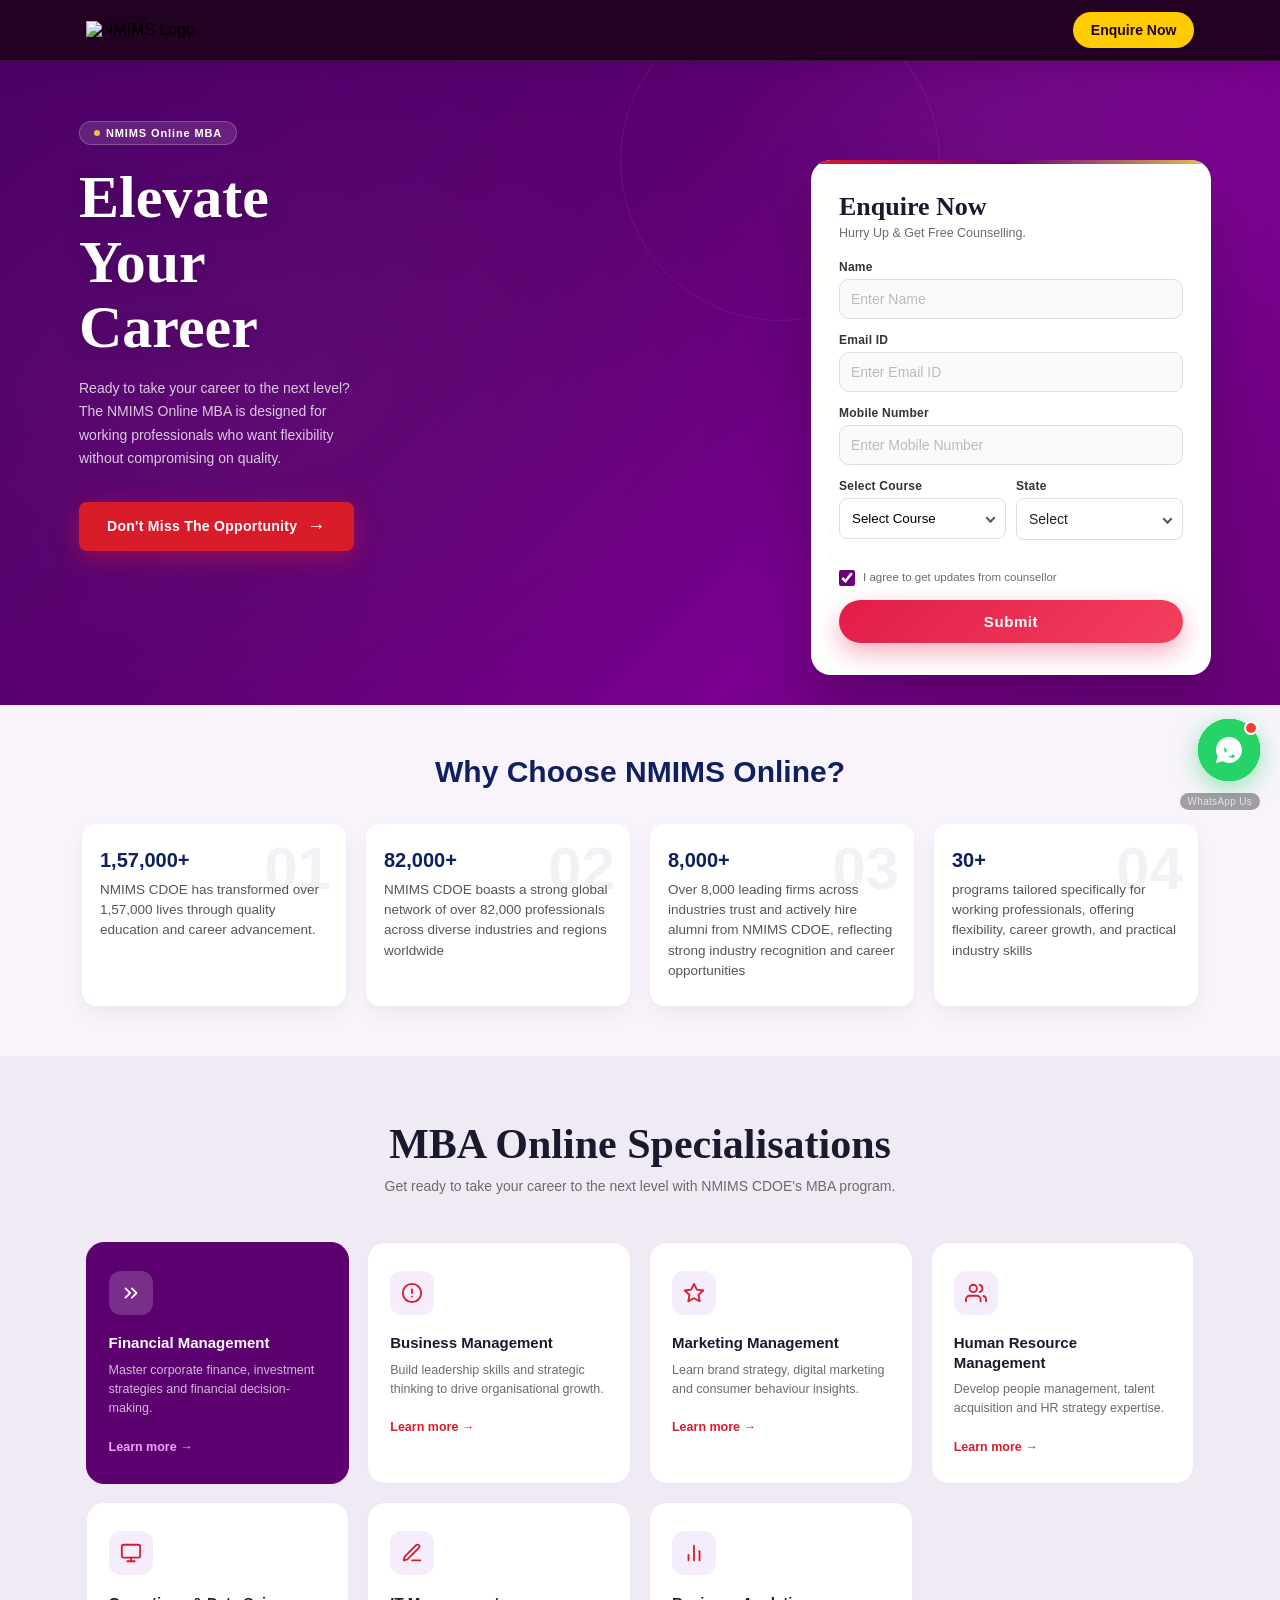
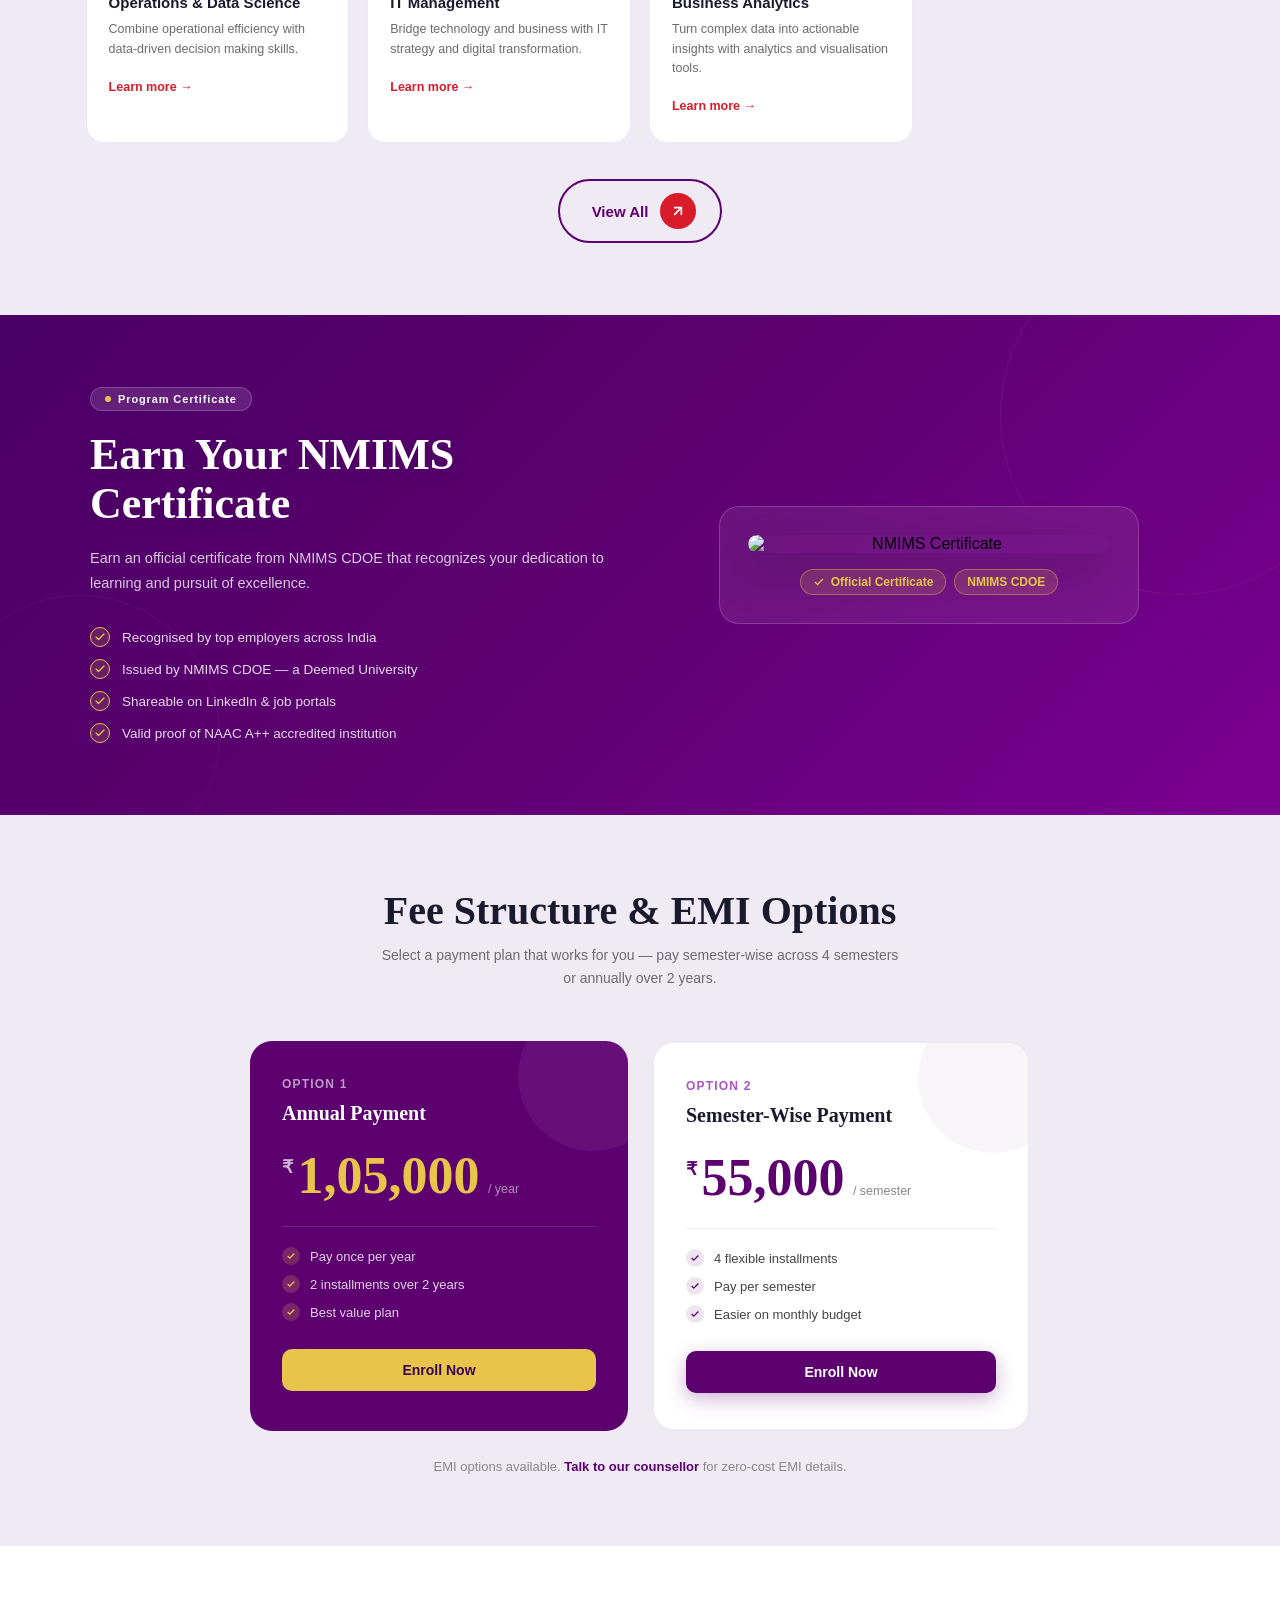
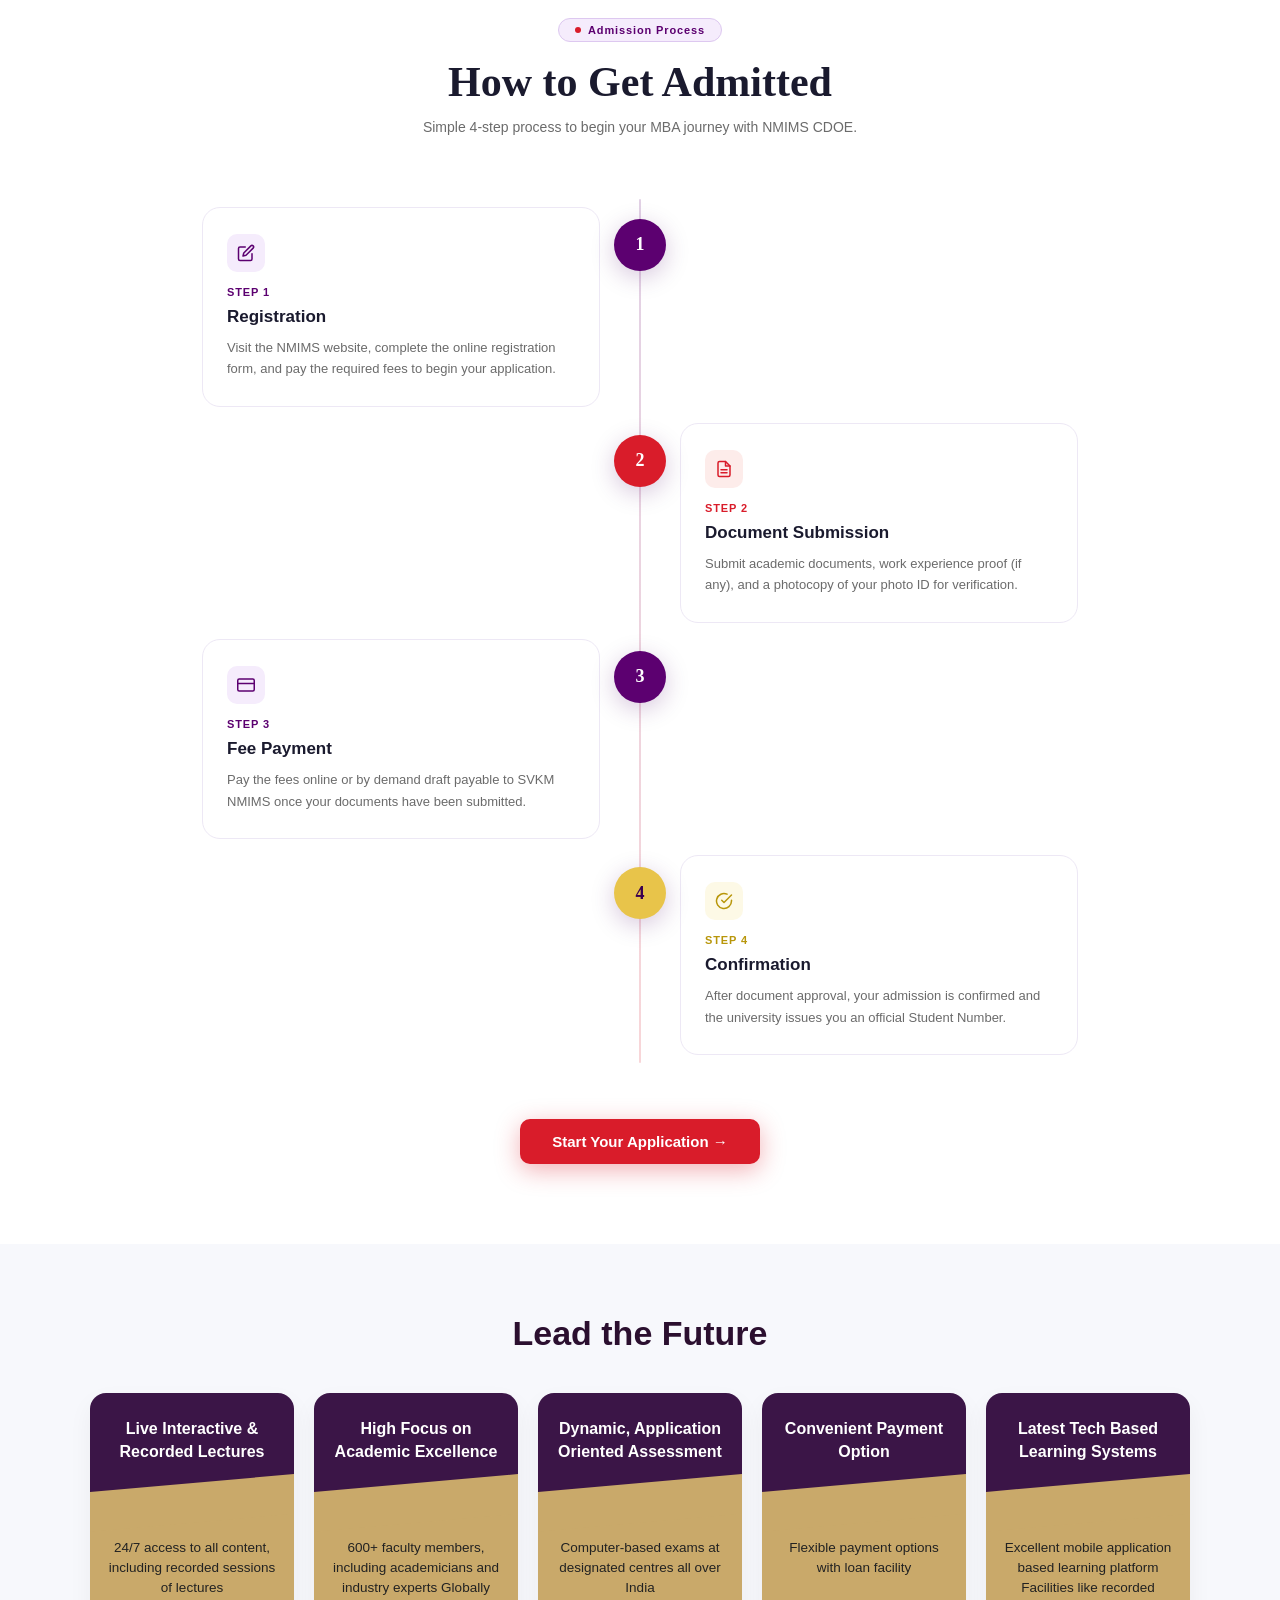
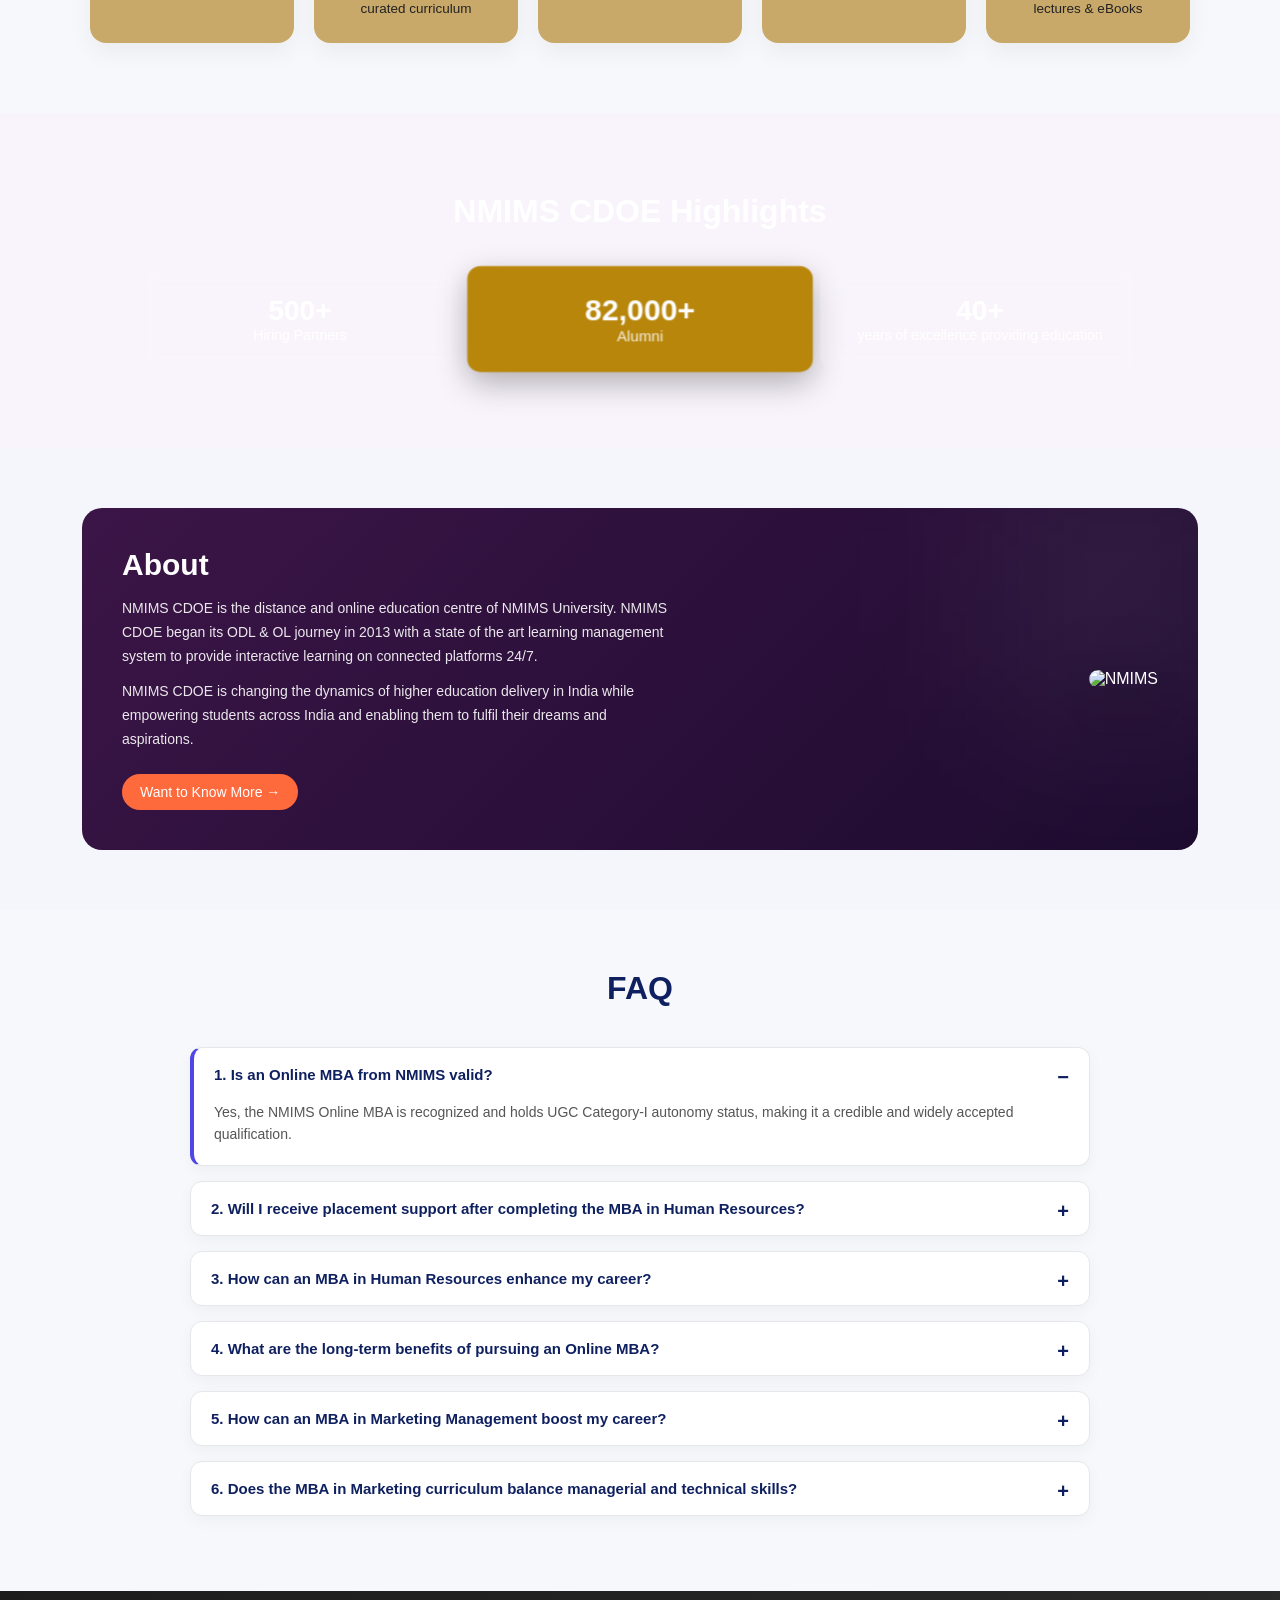
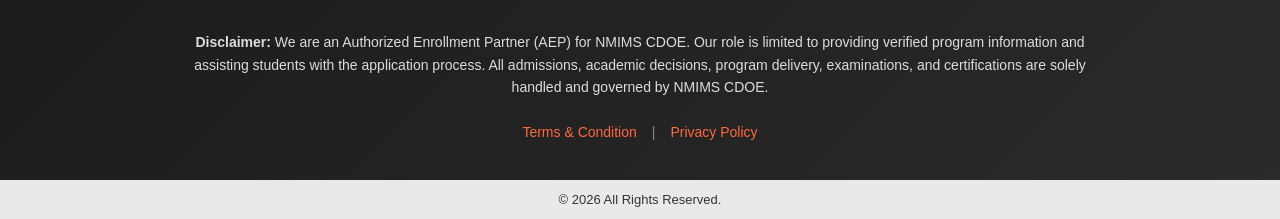
==== index.html @ 5294dd09 "Add files via upload" ====
<!DOCTYPE html>
<html lang="en">
<head>
    <meta charset="UTF-8">
    <meta name="viewport" content="width=device-width, initial-scale=1.0">
    <title>NMIMS Online MBA</title>
    <link rel="shortcut icon" href="images/fav-icon.png" type="image/x-icon">
    <link rel="stylesheet" href="style.css">
    <!-- Google Tag Manager -->
<script>(function(w,d,s,l,i){w[l]=w[l]||[];w[l].push({'gtm.start':
new Date().getTime(),event:'gtm.js'});var f=d.getElementsByTagName(s)[0],
j=d.createElement(s),dl=l!='dataLayer'?'&l='+l:'';j.async=true;j.src=
'https://www.googletagmanager.com/gtm.js?id='+i+dl;f.parentNode.insertBefore(j,f);
})(window,document,'script','dataLayer','GTM-MFG3BLF3');</script>
<!-- End Google Tag Manager -->
  <!--chatbot-->
  <style>
   
     @media (max-width: 768px) {
	

 .onlymobilepopupwq{
       display:block !Important;
   }
	}
   
   
   
   
   
   
   .onlymobilepopupwq{
       display:none;
   }
   
.send-box button{
    align-items: center;
    /*display: flex ;*/
    margin-left: auto;
    margin-right: auto;
    padding: 5px;
    /*background: none;*/
    text-decoration: none;
    border: none;
    color: white;
    font-weight: bold;
    font-size: 15px;
    cursor:pointer;
    
    background: #063C84;
    border-radius: 16px;
    width: 89%;
 
}

.send-box {
    
    padding: 5px;
    /*background: #D4202D;*/
    border-radius: 16px;
    width: 89%;
    margin: auto;
}

.chat-icon img{
    width:42px;
}

.chat-icon {
      position: fixed;
      bottom: 20px;
      right: 20px;
      width: 60px;
      height: 60px;
     background: linear-gradient(135deg, var(--purple-dark) 0%, var(--purple-hero) 40%, #7a0090 70%, var(--purple-mid) 100%);
      border-radius: 50%;
      display: flex;
      justify-content: center;
      align-items: center;
      color: white;
      font-size: 24px;
      cursor: pointer;
      box-shadow: 0 4px 8px rgba(0, 0, 0, 0.2);
      transition: transform 0.2s ease, box-shadow 0.2s ease;
      z-index: 1000;
    }

    .chat-icon:hover {
      transform: scale(1.1);
      box-shadow: 0 6px 12px rgba(0, 0, 0, 0.3);
    }

    .chat-popup {
      position: fixed;
      bottom: 80px;
      right: 20px;
      width: 329px;
      height: 468px;
      display: none;
      background-color: white;
      border-radius: 16px;
      box-shadow: 0 8px 16px rgba(0, 0, 0, 0.2);
      overflow: hidden;
      z-index: 1000;
    }

    .chat-header {
      background: linear-gradient(135deg, #3b1547, #1d0b2f);
      color: white;
      padding: 15px;
      text-align: center;
      font-size: 20px;
      font-weight: 700;
      position: relative;
    }

    .chat-header .close-btn {
      position: absolute;
      right: 15px;
      top: 15px;
      cursor: pointer;
      font-size: 20px;
      transition: color 0.2s ease;
    }

    .chat-header .close-btn:hover {
      color: red;
    }

    .chat-header .chat-icon-top {
      position: absolute;
      left: 15px;
      top: 10px;
      width: 40px;
      /*height: 35px;*/
      border-radius:12px;
    }

    .chat-body {
      height: 330px;
      overflow-y: auto;
      padding: 15px;
      display: flex;
      flex-direction: column;
      gap: 15px;
      background-color: #f9f9f9;
      border-top: 2px solid #f0f0f0;
    }

    .chat-message {
      padding: 12px 15px;
      border-radius: 20px;
      max-width: 90%;
      font-size: 14px;
      font-weight: 500;
      line-height: 1.4;
      word-wrap: break-word;
    }

    .bot-message {
     background: linear-gradient(135deg, #3b1547, #1d0b2f);
      align-self: flex-start;
      color: white;
    }

    .user-message {
      background-color: #9A231B;
      color: white;
      align-self: flex-end;
    }

    .chat-footer {
      padding: 15px;
      display: flex;
      gap: 10px;
      background-color: white;
      border-top: 2px solid #063C84;
    }

    .chat-footer input {
      flex: 1;
      padding: 10px;
      border: 1px solid #ccc;
      border-radius: 14px;
      font-size: 14px;
      outline: none;
      transition: border-color 0.2s ease;
    }

    .chat-footer input:focus {
      border-color: #063C84;
    }

    .chat-footer button {
      padding: 10px 16px;
      background-color: #063C84;
      color: white;
      border: none;
      border-radius: 6px;
      font-size: 14px;
      font-weight: 500;
      cursor: pointer;
      transition: background-color 0.2s ease, transform 0.2s ease;
    }

    /*.chat-footer button:hover {*/
    /*  background-color: #a51824;*/
    /*  transform: scale(1.05);*/
    /*}*/

    .success-message {
      text-align: center;
      font-size: 16px;
      color: #28a745;
      margin-top: 15px;
      font-weight: 700;
    }

    ::-webkit-scrollbar {
      width: 6px;
    }

    /*::-webkit-scrollbar-thumb {*/
    /*  background: #D4202D;*/
    /*  border-radius: 4px;*/
    /*}*/

    ::-webkit-scrollbar-thumb:hover {
      background: #a51824;
    }


    /* Mobile responsiveness */
    @media (max-width: 600px) {
        
        .chat-icon img{
    width:30px;
}

            .chatbot-container {
                width: 100%;
                bottom: 10px;
                right: 10px;
            }

            .chatbot-header {
                font-size: 14px;
            }

            .chatbox {
                height: 300px;
            }

            .message {
                max-width: 90%;
            }

            .input-container input {
                font-size: 14px;
            }

            .input-container button {
                font-size: 14px;
                padding: 7px 12px;
            }
          
        }

        @media (max-width: 400px) {
            .chatbot-header {
                font-size: 12px;
            }

            .message {
                max-width: 95%;
            }
        }
        
       /* Mobile responsiveness */
@media (max-width: 600px) {
  .chat-popup {
          width: 68%;
        bottom: 61px;
        right: 18px;
        height: 385px;
  }

  .chat-header {
    font-size: 16px;
    /*padding: 12px;*/
  }

  .chat-body {
    padding: 10px;
    gap: 10px;
    height: 270px;
    font-size: 14px;
  }

  .chat-footer {
    padding: 10px;
    display: flex;
    gap: 10px;
    justify-content: space-between; /* Added this to ensure button and input stay on one line */
  }

  .chat-footer input {
    flex: 1;
    font-size: 14px;
    padding: 8px;
  }

  .chat-footer button {
    font-size: 14px;
    padding: 8px 12px;
    background-color: #063C84;
    color: white;
    border: none;
    border-radius: 6px;
    cursor: pointer;
    transition: background-color 0.2s ease, transform 0.2s ease;
  }

  /*.chat-footer button:hover {*/
  /*  background-color: #a51824;*/
  /*  transform: scale(1.05);*/
  /*}*/

  .chat-icon {
    width: 50px;
    height: 50px;
    font-size: 20px;
  }

  .chat-header .close-btn {
    font-size: 18px;
  }
}

@media (max-width: 400px) {
  .chat-popup {
    width: 70%;
    height: 341px;
  }

  .chat-header {
    font-size: 14px;
    /*padding: 10px;*/
  }

  .chat-body {
    height: 230px;
  }

  .chat-footer input {
    font-size: 13px;
    padding: 7px;
  }

  .chat-footer button {
    font-size: 13px;
    padding: 7px 10px;
  }

  .chat-icon {
    width: 45px;
    height: 45px;
    font-size: 18px;
  }

  .chat-header .close-btn {
    font-size: 16px;
  }
}
 
 .options-container {
    display: flex;
    flex-wrap: wrap;
    gap: 10px;
    margin-top: 10px;
  }
  .option-circle {
    padding: 5px 6px;
    background: #063C84;
    color: white;
    border-radius: 20px;
    cursor: pointer;
    font-size: 11px;
    border:2px solid #00FFFF;
  }
  .option-circle:hover {
    background: #cc0000;
  }
  
  .chat-header li {
    font-size: 11px;
    color: #00FFFF;
    text-align: justify;
    margin-left: 88px;
}
  .chat-notification {
    position: absolute;
    top: -5px;
    right: -5px;
    background-color: red;
    color: white;
    font-size: 12px;
    font-weight: bold;
    padding: 2px 6px;
    border-radius: 50%;
    animation: pop 0.3s ease-out;
}    
        
  </style>
  
    <!--whatsapp chatbot-->
  <style>
/* ===== WHATSAPP WIDGET ===== */

/* DESKTOP: Fixed left-center circle */
.wa-widget {
  position: fixed;
  left: auto;
  right: 20px;
  top: auto;
  bottom: 90px;
  transform: none;
  z-index: 99999;
  display: flex;
  flex-direction: column;
  align-items: flex-end;
  gap: 12px;
}

/* Popup card - appears to the right of circle */
.wa-bubble {
  position: absolute;
  right: 0;
  bottom: 75px;
  top: auto;
  left: auto;
  transform: none;
  background: #1a0533;
  border: 1px solid rgba(37,211,102,0.3);
  border-radius: 16px;
  width: 230px;
  overflow: hidden;
  box-shadow: 0 8px 32px rgba(0,0,0,0.45);
  display: none;
  animation: waPop .4s cubic-bezier(.22,.9,.36,1.1) both;
}
.wa-bubble.show { display: block; }

.wa-shimmer-bar {
  height: 3px;
  background: linear-gradient(90deg,#25D366,#128C7E,#25D366);
  background-size: 200%;
  animation: waShimmerBar 2s linear infinite;
}
.wa-bubble-inner { padding: 14px 14px 13px; }

.wa-bubble-top {
  display: flex;
  align-items: center;
  gap: 9px;
  margin-bottom: 10px;
}
.wa-avatar {
  width: 34px; height: 34px; border-radius: 50%;
  background: #fff;
  display: flex; align-items: center; justify-content: center;
  flex-shrink: 0;
}
.wa-avatar img { width: 18px; height: 18px; }

.wa-info strong {
  display: block;
  font-family: -apple-system,'Segoe UI',sans-serif;
  font-size: 12px; font-weight: 700; color: #fff;
}
.wa-info span {
  font-family: -apple-system,'Segoe UI',sans-serif;
  font-size: 10px; color: #25D366;
  display: flex; align-items: center; gap: 4px;
}
.wa-online-dot {
  width: 6px; height: 6px; background: #25D366;
  border-radius: 50%;
  animation: waDotPulse 1.8s ease-in-out infinite;
  display: inline-block;
}

.wa-bubble p {
  font-family: -apple-system,'Segoe UI',sans-serif;
  font-size: 12.5px; color: rgba(255,255,255,0.85);
  margin: 0 0 12px; line-height: 1.5;
}
.wa-bubble p span { color: #4EE88A; font-weight: 600; }

.wa-chat-btn {
  display: flex; align-items: center; justify-content: center;
  gap: 7px;
  background: #25D366; color: #fff;
  font-size: 13px; font-weight: 700;
  padding: 9px 0; border-radius: 10px;
  text-decoration: none;
  font-family: -apple-system,'Segoe UI',sans-serif;
  transition: background .2s, transform .15s;
  width: 100%;
}
.wa-chat-btn:hover { background: #1ebe57; transform: scale(1.02); }
.wa-chat-btn svg { width: 15px; height: 15px; }

.wa-close-btn {
  position: absolute; top: 8px; right: 10px;
  background: none; border: none;
  font-size: 16px; color: rgba(255,255,255,0.35);
  cursor: pointer; padding: 0; line-height: 1;
  transition: color .2s;
}
.wa-close-btn:hover { color: #fff; }

/* THE CIRCLE BUTTON */
.wa-circle {
  width: 62px; height: 62px; border-radius: 50%;
  background: #25D366;
  display: flex; align-items: center; justify-content: center;
  cursor: pointer;
  position: relative;
  box-shadow: 0 6px 24px rgba(37,211,102,0.5);
  transition: transform .2s, box-shadow .2s;
  animation: waSlideIn .7s 1s cubic-bezier(.22,.9,.36,1.1) both;
  text-decoration: none;
}
.wa-circle:hover {
  transform: scale(1.1);
  box-shadow: 0 10px 36px rgba(37,211,102,0.7);
}
.wa-circle svg { width: 32px; height: 32px; animation: waBounce 2.2s ease-in-out infinite; }

/* Ripple rings */
.wa-ring {
  position: absolute;
  width: 62px; height: 62px;
  border-radius: 50%;
  border: 2px solid #25D366;
  animation: waRipple 2.4s ease-out infinite;
  pointer-events: none;
}
.wa-ring:nth-child(2) { animation-delay: .8s; }
.wa-ring:nth-child(3) { animation-delay: 1.6s; }

/* Red notification dot */
.wa-notif-dot {
  position: absolute; top: 2px; right: 2px;
  width: 14px; height: 14px;
  background: #FF3B30; border-radius: 50%;
  border: 2px solid #fff;
  animation: waDotPulse 1.8s ease-in-out infinite;
}

/* Label below circle - desktop only */
.wa-circle-label {
  font-family: -apple-system,'Segoe UI',sans-serif;
  font-size: 10px; color: rgba(255,255,255,0.7);
  text-align: center; letter-spacing: 0.03em;
  background: rgba(0,0,0,0.35);
  padding: 3px 8px; border-radius: 20px;
  white-space: nowrap;
  animation: waSlideIn .7s 1.2s cubic-bezier(.22,.9,.36,1.1) both;
}

/* ---- ANIMATIONS ---- */
@keyframes waSlideIn {
  from { opacity:0; transform:translateX(-30px) scale(.8); }
  to   { opacity:1; transform:translateX(0) scale(1); }
}
@keyframes waPop {
  from { opacity:0; transform:scale(.85) translateY(10px); }
  to   { opacity:1; transform:scale(1) translateY(0); }
}
@keyframes waRipple {
  0%   { transform:scale(1); opacity:.7; }
  100% { transform:scale(2.2); opacity:0; }
}
@keyframes waBounce {
  0%,100% { transform:translateY(0); }
  50%      { transform:translateY(-4px); }
}
@keyframes waDotPulse {
  0%,100% { transform:scale(1); }
  50%      { transform:scale(1.3); }
}
@keyframes waShimmerBar {
  0%   { background-position:0%; }
  100% { background-position:200%; }
}

/* ===== MOBILE: Bottom-right floating circle only ===== */
@media (max-width: 768px) {
 .wa-widget {
    position: fixed;
    left: auto;
    right: 11px;
    bottom: 120px;
    top: auto;
    transform: none;
    flex-direction: column-reverse;
    align-items: flex-end;
  }
  .wa-circle {
    width: 56px; height: 56px;
    animation: waMobileIn .6s 1s cubic-bezier(.22,.9,.36,1.1) both;
  }
  .wa-circle svg { width: 28px; height: 28px; }
  .wa-ring { width:56px; height:56px; }
  .wa-circle-label { display: none; }

  /* Mobile popup - appears above the circle */
  .wa-bubble {
    position: static;
    transform: none;
    width: 210px;
    margin-bottom: 10px;
  }
  .wa-bubble.show { display: block; }
}

@keyframes waMobileIn {
  from { opacity:0; transform:scale(.5) rotate(-20deg); }
  to   { opacity:1; transform:scale(1) rotate(0deg); }
}
</style>
</head>
<body>
    
    <!-- Google Tag Manager (noscript) -->
<noscript><iframe src="https://www.googletagmanager.com/ns.html?id=GTM-MFG3BLF3"
height="0" width="0" style="display:none;visibility:hidden"></iframe></noscript>
<!-- End Google Tag Manager (noscript) -->
    <!-- HEADER -->
<!-- <header class="header">
  <div class="header-logo">
    <img src="https://hikeeducation.com/nmims-online-mba/images/nmims_logo.png" alt="NMIMS Logo"/>
  </div>
</header> -->


<!-- Chat icon -->
<!--<div class="chat-icon" onclick="toggleChatPopup()">-->
<!--  <a href="javascript:void(0)">-->
<!--    <img src="https://hikeeducation.com/wp-content/uploads/2025/02/Mask-group-14.png" alt="Chat">-->
<!--    <span class="chat-notification" id="chatNotification">1</span>-->
<!--  </a>-->
<!--</div>-->

<!-- Chat popup -->
<!--<div class="chat-popup" id="chatPopup">-->
<!--  <div class="chat-header">-->
<!--    <img src="https://hikeeducation.com/nmims-online-mba/images/fav-icon" alt="Chat Icon" class="chat-icon-top">-->
<!--    NMIMS Online-->
<!--    <li>Online</li>-->
<!--    <span class="close-btn" onclick="toggleChatPopup()">✖</span>-->
<!--  </div>-->
<!--  <div class="chat-body" id="chatBody"></div>-->
<!--  <div class="chat-footer">-->
<!--    <input type="text" id="userInput" placeholder="Type your message..." />-->
<!--    <button onclick="handleUserInput()">Send</button>-->
<!--  </div>-->
<!--</div>-->

<!-- Hidden lead form -->
<!--<form id="leadForm" action="chatbot-verify.php" method="POST" style="display: none;">-->
<!--  <input type="hidden" name="name"         id="fname">-->
<!--  <input type="hidden" name="email"        id="email">-->
<!--  <input type="hidden" name="mobile"       id="phoneno">-->
<!--  <input type="hidden" name="city"         id="city">-->
<!--  <input type="hidden" name="utm_source"   id="utm_source">-->
<!--  <input type="hidden" name="utm_campaign" id="utm_campaign">-->
<!--  <input type="hidden" name="utm_content"  id="utm_content">-->
<!--  <input type="hidden" name="utm_medium"   id="utm_medium">-->
<!--  <input type="hidden" name="utm_keyword"  id="utm_keyword">-->
<!--  <input type="hidden" name="gclid"        id="gclid">-->
<!--  <input type="hidden" name="current_url"  id="current_url">-->
<!--</form>-->

<script>
  // ── UTM + URL capture (runs immediately on page load) ────────────────────
  function getParam(param) {
    return new URLSearchParams(window.location.search).get(param) || "";
  }

  document.getElementById("utm_source").value   = getParam("utm_source");
  document.getElementById("utm_campaign").value = getParam("utm_campaign");
  document.getElementById("utm_content").value  = getParam("utm_content");
  document.getElementById("utm_medium").value   = getParam("utm_medium");
  document.getElementById("utm_keyword").value  = getParam("utm_keyword");
  document.getElementById("gclid").value        = getParam("gclid");
  document.getElementById("current_url").value  = window.location.href;
</script>

<script>
  // ── Chat popup toggle ────────────────────────────────────────────────────
  const popupSound = new Audio('https://audio-previews.elements.envatousercontent.com/files/357949926/preview.mp3');

  function toggleChatPopup() {
    const chatPopup = document.getElementById("chatPopup");
    const isOpening = chatPopup.style.display === "none" || chatPopup.style.display === "";
    chatPopup.style.display = isOpening ? "block" : "none";
    if (isOpening) {
      popupSound.play().catch(e => console.error("Sound error:", e));
      startChat();
    }
  }

  function openChatPopup() {
    const chatPopup = document.getElementById("chatPopup");
    if (chatPopup) {
      chatPopup.style.display = "block";
      startChat();
    }
  }

  function openFormPopup() {
    const popupForm = document.getElementById("popupForm");
    const overlay   = document.getElementById("overlay");
    if (popupForm && overlay) {
      popupForm.style.display = "block";
      overlay.style.display  = "block";
    }
  }

  function closePopup() {
    document.getElementById("popupForm").style.display = "none";
    document.getElementById("overlay").style.display   = "none";
  }

  document.addEventListener("DOMContentLoaded", function () {
    setTimeout(openChatPopup, 1000);   // 1s me chatbot open
    setTimeout(openFormPopup, 20000);  // 20s me form open
  });
</script>

<script>
  // ── Chatbot logic ────────────────────────────────────────────────────────
  const chatBody  = document.getElementById("chatBody");
  const userInput = document.getElementById("userInput");

  const questions = [
    "Hi, Welcome to NMIMS Online! What's your name?",
    "Nice to meet you! What's your email?",
    "Got it. What's your mobile number?",
    "Great! Which city are you from?"
  ];

  const validations = [
    (v) => /^[a-zA-Z\s]+$/.test(v)              || "Please enter a valid name (letters only).",
    (v) => /^[^\s@]+@[^\s@]+\.[^\s@]+$/.test(v) || "Please enter a valid email address.",
    (v) => {
      if (!/^\d{10}$/.test(v)) return "Please enter a valid 10-digit mobile number.";
      if (!/^[6-9]/.test(v))   return "Please enter a valid mobile number.";
      return true;
    },
    (v) => v.trim() !== "" || "Please enter a valid city."
  ];

  let userResponses        = [];
  let currentQuestionIndex = 0;

  function startChat() {
    chatBody.innerHTML       = "";
    currentQuestionIndex     = 0;
    userResponses            = [];
    displayMessage(questions[0], "bot");
    userInput.focus();
  }

  function displayMessage(message, sender) {
    const div       = document.createElement("div");
    div.className   = `chat-message ${sender === "bot" ? "bot-message" : "user-message"}`;
    div.textContent = message;
    chatBody.appendChild(div);
    chatBody.scrollTop = chatBody.scrollHeight;
  }

  function handleUserInput() {
    const input = userInput.value.trim();
    if (!input) return;

    const result = validations[currentQuestionIndex](input);
    if (result !== true) {
      displayMessage(result, "bot");
      return;
    }

    displayMessage(input, "user");
    userResponses.push(input);
    userInput.value = "";

    if (currentQuestionIndex < questions.length - 1) {
      currentQuestionIndex++;
      setTimeout(() => {
        displayMessage(questions[currentQuestionIndex], "bot");
        userInput.focus();
      }, 500);
    } else {
      setTimeout(() => {
        displayMessage("Thank you! Submitting your details...", "bot");
        submitLead();
      }, 500);
    }
  }

  function submitLead() {
    document.getElementById("fname").value   = userResponses[0];
    document.getElementById("email").value   = userResponses[1];
    document.getElementById("phoneno").value = userResponses[2];
    document.getElementById("city").value    = userResponses[3];
    // UTM + current_url already set at page load
    document.getElementById("leadForm").submit();
  }

  userInput.addEventListener("keypress", function (e) {
    if (e.key === "Enter") { e.preventDefault(); handleUserInput(); }
  });
</script>




<header class="header">
  <div class="header-inner">
    
    <!-- LEFT LOGO -->
    <div class="header-logo">
      <img src="images/nmimslogo.webp" alt="NMIMS Logo"/>
    </div>

    <!-- RIGHT BUTTON -->
    <a href="#" class="enquire-btn nm-open-popup">Enquire Now</a>

  </div>
</header>
 
<!-- HERO -->
<section class="hero">
  <div class="hero-inner">
 
    <!-- LEFT TEXT -->
    <div class="hero-text">
      <div class="badge">NMIMS Online MBA</div>
      <h1 class="hero-title">Elevate Your Career</h1>
      <p class="hero-subtitle">Ready to take your career to the next level? The NMIMS Online MBA is designed for working professionals who want flexibility without compromising on quality.</p>
      <button class="cta-btn nm-open-popup">
        Don't Miss The Opportunity <span class="cta-arrow">→</span>
      </button>
     


      <div class="badges-row">
        <!-- Replace src with your 3-badges image path -->
        <img class="badges-img" src="images/accc.webp" alt="NAAC Badges" onerror="this.style.opacity='0'"/>
      </div>
    </div>
 
    <!-- CENTER IMAGE -->
    <div class="hero-image">
      <!-- Replace src with your girl image path -->
      <img src="images/nmimsbanner.webp" alt="Student" onerror="this.style.display='none'"/>
    </div>
 
    <!-- RIGHT FORM -->
  

  <div class="form-card">
    <form class="lead-form" method="POST" action="submit.php">
    <h2 class="form-title">Enquire Now</h2>
    <p class="form-subtitle">Hurry Up &amp; Get Free Counselling.</p>

    <div class="field-group">
      <label class="field-label">Name</label>
      <input class="field-input" type="text" name="name" placeholder="Enter Name" required/>
    </div>

  <div class="field-group">
  <label class="field-label">Email ID</label>
  <div class="error-msg"></div>
  <input class="field-input email" type="email" name="email" placeholder="Enter Email ID"/>
</div>

<div class="field-group">
  <label class="field-label">Mobile Number</label>
  <div class="error-msg"></div>
  <input class="field-input phone" type="tel" name="mobile" placeholder="Enter Mobile Number"/>
</div>

   <div class="row-half">

  <div class="field-group">
    <label class="field-label">Select Course</label>
    <div class="select-wrap">
   <select name="program" required>
  <option value="" disabled selected>Select Course</option>
  <option value="Online MBA">Online MBA</option>
  <option value="Online MCA">Online MCA</option>
  <option value="Online BBA">Online BBA</option>
  <option value="Online BCA">Online BCA</option>
  <option value="Other">Other</option>
</select>
    </div>
  </div>

  <div class="field-group">
    <label class="field-label">State</label>
    <div class="select-wrap">
     <select class="field-input" name="state">
  <option value="" disabled selected>Select</option>

  <option>Andhra Pradesh</option>
  <option>Arunachal Pradesh</option>
  <option>Assam</option>
  <option>Bihar</option>
  <option>Chhattisgarh</option>
  <option>Goa</option>
  <option>Gujarat</option>
  <option>Haryana</option>
  <option>Himachal Pradesh</option>
  <option>Jharkhand</option>
  <option>Karnataka</option>
  <option>Kerala</option>
  <option>Madhya Pradesh</option>
  <option>Maharashtra</option>
  <option>Manipur</option>
  <option>Meghalaya</option>
  <option>Mizoram</option>
  <option>Nagaland</option>
  <option>Odisha</option>
  <option>Punjab</option>
  <option>Rajasthan</option>
  <option>Sikkim</option>
  <option>Tamil Nadu</option>
  <option>Telangana</option>
  <option>Tripura</option>
  <option>Uttar Pradesh</option>
  <option>Uttarakhand</option>
  <option>West Bengal</option>

  <!-- Union Territories -->
  <option>Andaman and Nicobar Islands</option>
  <option>Chandigarh</option>
  <option>Dadra and Nagar Haveli and Daman and Diu</option>
  <option>Delhi</option>
  <option>Jammu and Kashmir</option>
  <option>Ladakh</option>
  <option>Lakshadweep</option>
  <option>Puducherry</option>

</select>
    </div>
  </div>

</div>

    <div class="check-row">
      <input type="checkbox" id="agree" checked required/>
      <label for="agree">I agree to get updates from counsellor</label>
    </div>

    <!-- ðŸ”¥ HIDDEN FIELDS -->
    <input type="hidden" name="utm_source" class="utm_source">
    <input type="hidden" name="utm_medium" class="utm_medium">
    <input type="hidden" name="utm_campaign" class="utm_campaign">
    <input type="hidden" name="utm_adgroup" class="utm_adgroup">
    <input type="hidden" name="utm_term" class="utm_term">
    <input type="hidden" name="utm_content" class="utm_content">
    <input type="hidden" name="gclid" class="gclid">
    <input type="hidden" name="page_url" class="page_url">
    <input type="hidden" name="user_ip" class="user_ip">

    <button class="submit-btn prevent-multiple" type="submit">
  Submit
</button>
  </form>
  
</div>


 
  </div>
</section>

<section class="nm-why-compact">
  <div class="nm-why-container">

    <h2>Why Choose NMIMS Online?</h2>

    <div class="nm-why-cards">

      <div class="nm-card">
        <span class="nm-bg-num">01</span>
        <h3>1,57,000+</h3>
        <p>NMIMS CDOE has transformed over 1,57,000 lives through quality education and career advancement.</p>
      </div>

      <div class="nm-card">
        <span class="nm-bg-num">02</span>
        <h3>82,000+</h3>
        <p>NMIMS CDOE boasts a strong global network of over 82,000 professionals across diverse industries and regions worldwide</p>
      </div>

      <div class="nm-card">
        <span class="nm-bg-num">03</span>
        <h3>8,000+</h3>
        <p>Over 8,000 leading firms across industries trust and actively hire alumni from NMIMS CDOE, reflecting strong industry recognition and career opportunities</p>
      </div>

      <div class="nm-card">
        <span class="nm-bg-num">04</span>
        <h3>30+</h3>
        <p>programs tailored specifically for working professionals, offering flexibility, career growth, and practical industry skills</p>
      </div>

    </div>

  </div>
</section>


<section class="spec-section">
  <div class="spec-header" id="specHeader">
    <h2>MBA Online Specialisations</h2>
    <p>Get ready to take your career to the next level with NMIMS CDOE's MBA program.</p>
  </div>
 
  <div class="cards-grid" id="cardsGrid">
 
    <div class="spec-card active" onclick="setActive(this)">
      <div class="icon-wrap"><svg viewBox="0 0 24 24" fill="none" stroke="currentColor" stroke-width="2" stroke-linecap="round" stroke-linejoin="round"><polyline points="13 17 18 12 13 7"/><polyline points="6 17 11 12 6 7"/></svg></div>
      <div class="card-title">Financial Management</div>
      <div class="card-desc">Master corporate finance, investment strategies and financial decision-making.</div>
      <span class="card-link nm-open-popup">Learn more →</span>
    </div>
 
    <div class="spec-card" onclick="setActive(this)">
      <div class="icon-wrap"><svg viewBox="0 0 24 24" fill="none" stroke="currentColor" stroke-width="2" stroke-linecap="round" stroke-linejoin="round"><circle cx="12" cy="12" r="10"/><line x1="12" y1="8" x2="12" y2="12"/><line x1="12" y1="16" x2="12.01" y2="16"/></svg></div>
      <div class="card-title">Business Management</div>
      <div class="card-desc">Build leadership skills and strategic thinking to drive organisational growth.</div>
      <span class="card-link nm-open-popup">Learn more →</span>
    </div>
 
    <div class="spec-card" onclick="setActive(this)">
      <div class="icon-wrap"><svg viewBox="0 0 24 24" fill="none" stroke="currentColor" stroke-width="2" stroke-linecap="round" stroke-linejoin="round"><polygon points="12 2 15.09 8.26 22 9.27 17 14.14 18.18 21.02 12 17.77 5.82 21.02 7 14.14 2 9.27 8.91 8.26 12 2"/></svg></div>
      <div class="card-title">Marketing Management</div>
      <div class="card-desc">Learn brand strategy, digital marketing and consumer behaviour insights.</div>
      <span class="card-link nm-open-popup">Learn more →</span>
    </div>
 
    <div class="spec-card" onclick="setActive(this)">
      <div class="icon-wrap"><svg viewBox="0 0 24 24" fill="none" stroke="currentColor" stroke-width="2" stroke-linecap="round" stroke-linejoin="round"><path d="M17 21v-2a4 4 0 0 0-4-4H5a4 4 0 0 0-4 4v2"/><circle cx="9" cy="7" r="4"/><path d="M23 21v-2a4 4 0 0 0-3-3.87"/><path d="M16 3.13a4 4 0 0 1 0 7.75"/></svg></div>
      <div class="card-title">Human Resource Management</div>
      <div class="card-desc">Develop people management, talent acquisition and HR strategy expertise.</div>
      <span class="card-link nm-open-popup">Learn more →</span>
    </div>
 
    <div class="spec-card" onclick="setActive(this)">
      <div class="icon-wrap"><svg viewBox="0 0 24 24" fill="none" stroke="currentColor" stroke-width="2" stroke-linecap="round" stroke-linejoin="round"><rect x="2" y="3" width="20" height="14" rx="2"/><line x1="8" y1="21" x2="16" y2="21"/><line x1="12" y1="17" x2="12" y2="21"/></svg></div>
      <div class="card-title">Operations & Data Science</div>
      <div class="card-desc">Combine operational efficiency with data-driven decision making skills.</div>
      <span class="card-link nm-open-popup">Learn more →</span>
    </div>
 
    <div class="spec-card" onclick="setActive(this)">
      <div class="icon-wrap"><svg viewBox="0 0 24 24" fill="none" stroke="currentColor" stroke-width="2" stroke-linecap="round" stroke-linejoin="round"><path d="M12 20h9"/><path d="M16.5 3.5a2.121 2.121 0 013 3L7 19l-4 1 1-4L16.5 3.5z"/></svg></div>
      <div class="card-title">IT Management</div>
      <div class="card-desc">Bridge technology and business with IT strategy and digital transformation.</div>
      <span class="card-link nm-open-popup">Learn more →</span>
    </div>
 
    <div class="spec-card" onclick="setActive(this)">
      <div class="icon-wrap"><svg viewBox="0 0 24 24" fill="none" stroke="currentColor" stroke-width="2" stroke-linecap="round" stroke-linejoin="round"><line x1="18" y1="20" x2="18" y2="10"/><line x1="12" y1="20" x2="12" y2="4"/><line x1="6" y1="20" x2="6" y2="14"/></svg></div>
      <div class="card-title">Business Analytics</div>
      <div class="card-desc">Turn complex data into actionable insights with analytics and visualisation tools.</div>
      <span class="card-link nm-open-popup">Learn more →</span>
    </div>
 
  </div>
 
  <div class="view-all-wrap" id="viewAll">
    <!-- Desktop button -->
    <button class="view-all-btn">
      View All
      <span class="btn-circle">
        <svg viewBox="0 0 24 24" fill="none" stroke="currentColor" stroke-width="2.5" stroke-linecap="round" stroke-linejoin="round"><line x1="7" y1="17" x2="17" y2="7"/><polyline points="7 7 17 7 17 17"/></svg>
      </span>
    </button>
    <!-- Mobile toggle button -->
    <button id="mobToggleBtn" onclick="toggleMobile()">
      <span id="mobToggleLabel">View All</span>
      <span class="btn-circle" id="mobToggleIcon">
        <svg viewBox="0 0 24 24" fill="none" stroke="currentColor" stroke-width="2.5" stroke-linecap="round" stroke-linejoin="round"><polyline points="6 9 12 15 18 9"/></svg>
      </span>
    </button>
  </div>
</section>

<!-- CERTIFICATE SECTION -->
<section class="cert-section">
  <div class="cert-inner">
    <div class="cert-text" id="certText">
      <div class="section-tag">Program Certificate</div>
      <h2 class="cert-title">Earn Your NMIMS Certificate</h2>
      <p class="cert-desc">Earn an official certificate from NMIMS CDOE that recognizes your dedication to learning and pursuit of excellence.</p>
      <ul class="cert-points">
        <li>Recognised by top employers across India</li>
        <li>Issued by NMIMS CDOE  —  a Deemed University</li>
        <li>Shareable on LinkedIn &amp; job portals</li>
        <li>Valid proof of NAAC A++ accredited institution</li>
      </ul>
    </div>
    <div class="cert-image-wrap" id="certImg">
      <div class="cert-img-frame">
    
        <img src="images/cerificate.webp" alt="NMIMS Certificate"/>
        <div class="cert-badge-row">
          <div class="cert-badge">
            <svg width="12" height="12" viewBox="0 0 24 24" fill="none" stroke="currentColor" stroke-width="2.5"><polyline points="20 6 9 17 4 12"/></svg>
            Official Certificate
          </div>
          <div class="cert-badge">NMIMS CDOE</div>
        </div>
      </div>
    </div>
  </div>
</section>
 
<!-- FEE SECTION -->
<section class="fee-section">
  <div class="fee-inner">
    <div class="fee-header" id="feeHeader">
      <h2>Fee Structure &amp; EMI Options</h2>
      <p>Select a payment plan that works for you  —  pay semester-wise across 4 semesters or annually over 2 years.</p>
    </div>
 
    <div class="fee-grid">
      <div class="fee-card card-annual" id="feeCard1">
        <div class="fee-option-label">Option 1</div>
        <div class="fee-option-title">Annual Payment</div>
        <div class="fee-amount-wrap">
          <span class="fee-currency">₹</span>
          <span class="fee-amount">1,05,000</span>
          <span class="fee-period">/ year</span>
        </div>
        <div class="fee-divider"></div>
        <ul class="fee-perks">
          <li><span class="perk-dot"><svg viewBox="0 0 24 24" fill="none" stroke="currentColor" stroke-width="3"><polyline points="20 6 9 17 4 12"/></svg></span>Pay once per year</li>
          <li><span class="perk-dot"><svg viewBox="0 0 24 24" fill="none" stroke="currentColor" stroke-width="3"><polyline points="20 6 9 17 4 12"/></svg></span>2 installments over 2 years</li>
          <li><span class="perk-dot"><svg viewBox="0 0 24 24" fill="none" stroke="currentColor" stroke-width="3"><polyline points="20 6 9 17 4 12"/></svg></span>Best value plan</li>
        </ul>
        <button class="fee-cta nm-open-popup">Enroll Now</button>
      </div>
 
      <div class="fee-card card-semester" id="feeCard2">
        <div class="fee-option-label">Option 2</div>
        <div class="fee-option-title">Semester-Wise Payment</div>
        <div class="fee-amount-wrap">
          <span class="fee-currency">₹</span>
          <span class="fee-amount">55,000</span>
          <span class="fee-period">/ semester</span>
        </div>
        <div class="fee-divider"></div>
        <ul class="fee-perks">
          <li><span class="perk-dot"><svg viewBox="0 0 24 24" fill="none" stroke="currentColor" stroke-width="3"><polyline points="20 6 9 17 4 12"/></svg></span>4 flexible installments</li>
          <li><span class="perk-dot"><svg viewBox="0 0 24 24" fill="none" stroke="currentColor" stroke-width="3"><polyline points="20 6 9 17 4 12"/></svg></span>Pay per semester</li>
          <li><span class="perk-dot"><svg viewBox="0 0 24 24" fill="none" stroke="currentColor" stroke-width="3"><polyline points="20 6 9 17 4 12"/></svg></span>Easier on monthly budget</li>
        </ul>
        <button class="fee-cta nm-open-popup">Enroll Now</button>
      </div>
    </div>
 
    <p class="fee-note" id="feeNote">EMI options available. <span>Talk to our counsellor</span> for zero-cost EMI details.</p>
  </div>
</section>
 
<section class="adm-section">
  <div class="adm-header" id="admHeader">
    <div class="adm-tag">Admission Process</div>
    <h2>How to Get Admitted</h2>
    <p>Simple 4-step process to begin your MBA journey with NMIMS CDOE.</p>
  </div>
 
  <div class="adm-timeline">
 
    <div class="adm-step odd" id="admStep1">
      <div class="step-card">
        <div class="step-icon">
          <svg viewBox="0 0 24 24" fill="none" stroke="currentColor" stroke-width="2" stroke-linecap="round" stroke-linejoin="round"><path d="M11 4H4a2 2 0 0 0-2 2v14a2 2 0 0 0 2 2h14a2 2 0 0 0 2-2v-7"/><path d="M18.5 2.5a2.121 2.121 0 013 3L12 15l-4 1 1-4 9.5-9.5z"/></svg>
        </div>
        <div class="step-num-label">Step 1</div>
        <div class="step-title">Registration</div>
        <div class="step-desc">Visit the NMIMS website, complete the online registration form, and pay the required fees to begin your application.</div>
      </div>
      <div class="step-center"><div class="step-bubble">1</div></div>
      <div class="step-empty"></div>
    </div>
 
    <div class="adm-step even" id="admStep2">
      <div class="step-empty"></div>
      <div class="step-center"><div class="step-bubble">2</div></div>
      <div class="step-card">
        <div class="step-icon">
          <svg viewBox="0 0 24 24" fill="none" stroke="currentColor" stroke-width="2" stroke-linecap="round" stroke-linejoin="round"><path d="M14 2H6a2 2 0 0 0-2 2v16a2 2 0 0 0 2 2h12a2 2 0 0 0 2-2V8z"/><polyline points="14 2 14 8 20 8"/><line x1="16" y1="13" x2="8" y2="13"/><line x1="16" y1="17" x2="8" y2="17"/></svg>
        </div>
        <div class="step-num-label">Step 2</div>
        <div class="step-title">Document Submission</div>
        <div class="step-desc">Submit academic documents, work experience proof (if any), and a photocopy of your photo ID for verification.</div>
      </div>
    </div>
 
    <div class="adm-step odd" id="admStep3">
      <div class="step-card">
        <div class="step-icon">
          <svg viewBox="0 0 24 24" fill="none" stroke="currentColor" stroke-width="2" stroke-linecap="round" stroke-linejoin="round"><rect x="1" y="4" width="22" height="16" rx="2" ry="2"/><line x1="1" y1="10" x2="23" y2="10"/></svg>
        </div>
        <div class="step-num-label">Step 3</div>
        <div class="step-title">Fee Payment</div>
        <div class="step-desc">Pay the fees online or by demand draft payable to SVKM NMIMS once your documents have been submitted.</div>
      </div>
      <div class="step-center"><div class="step-bubble">3</div></div>
      <div class="step-empty"></div>
    </div>
 
    <div class="adm-step even" id="admStep4">
      <div class="step-empty"></div>
      <div class="step-center"><div class="step-bubble">4</div></div>
      <div class="step-card">
        <div class="step-icon">
          <svg viewBox="0 0 24 24" fill="none" stroke="currentColor" stroke-width="2" stroke-linecap="round" stroke-linejoin="round"><path d="M22 11.08V12a10 10 0 1 1-5.93-9.14"/><polyline points="22 4 12 14.01 9 11.01"/></svg>
        </div>
        <div class="step-num-label">Step 4</div>
        <div class="step-title">Confirmation</div>
        <div class="step-desc">After document approval, your admission is confirmed and the university issues you an official Student Number.</div>
      </div>
    </div>
 
  </div>
 
  <div class="adm-cta" id="admCta">
    <button class="adm-cta-btn nm-open-popup">Start Your Application →</button>
  </div>
</section>

<section class="nm-lead">
  <div class="nm-lead-container">

    <h2>Lead the Future</h2>

    <div class="nm-lead-grid">

      <!-- CARD -->
      <div class="nm-lead-card">
        <div class="nm-top">
          <h3>Live Interactive & Recorded Lectures</h3>
        </div>
        <div class="nm-bottom">
          <p>24/7 access to all content, including recorded sessions of lectures</p>
        </div>
      </div>

      <div class="nm-lead-card">
        <div class="nm-top">
          <h3>High Focus on Academic Excellence</h3>
        </div>
        <div class="nm-bottom">
          <p>600+ faculty members, including academicians and industry experts Globally curated curriculum</p>
        </div>
      </div>

      <div class="nm-lead-card">
        <div class="nm-top">
          <h3>Dynamic, Application Oriented Assessment</h3>
        </div>
        <div class="nm-bottom">
          <p>Computer-based exams at designated centres all over India</p>
        </div>
      </div>

      <div class="nm-lead-card">
        <div class="nm-top">
          <h3>Convenient Payment Option</h3>
        </div>
        <div class="nm-bottom">
          <p>Flexible payment options with loan facility</p>
        </div>
      </div>

      <div class="nm-lead-card">
        <div class="nm-top">
          <h3>Latest Tech Based Learning Systems</h3>
        </div>
        <div class="nm-bottom">
          <p>Excellent mobile application based learning platform Facilities like recorded lectures & eBooks</p>
        </div>
      </div>

    </div>

  </div>
</section>

<section class="nm-stats">

  <!-- OVERLAY -->
  <div class="nm-overlay"></div>

  <div class="nm-stats-container">

    <h2>NMIMS CDOE Highlights</h2>

    <div class="nm-stats-row">

      <div class="nm-stat-card">
        <h3 class="count" data-target="500">0</h3>
        <p>Hiring Partners</p>
      </div>

      <div class="nm-stat-card active">
        <h3 class="count" data-target="82000">0</h3>
        <p>Alumni</p>
      </div>

      <div class="nm-stat-card">
        <h3 class="count" data-target="40">0</h3>
        <p>years of excellence providing education</p>
      </div>

    </div>

  </div>
</section>

<section class="nm-about-sec">
  <div class="nm-about-wrap">

    <!-- LEFT -->
    <div class="nm-about-content">
      <h2>About</h2>

      <p>
        NMIMS CDOE is the distance and online education centre of NMIMS University. NMIMS CDOE began its ODL & OL journey in 2013 with a state of the art learning management system to provide interactive learning on connected platforms 24/7.
      </p>

      <p>
        NMIMS CDOE is changing the dynamics of higher education delivery in India while empowering students across India and enabling them to fulfil their dreams and aspirations.
      </p>

      <a href="#" class="nm-about-btn nm-open-popup">Want to Know More →</a>
    </div>

    <!-- RIGHT -->
    <div class="nm-about-img">
      <img src="images/about.webp" alt="NMIMS">
    </div>

  </div>
</section>

<section class="nm-faq-pro">
  <div class="nm-faq-wrap">

    <h2>FAQ</h2>

    <div class="nm-faq-item active">
      <button class="nm-faq-q">
        1. Is an Online MBA from NMIMS valid?
      </button>
      <div class="nm-faq-a">
        <p>
          Yes, the NMIMS Online MBA is recognized and holds UGC Category-I autonomy status, making it a credible and widely accepted qualification.
        </p>
      </div>
    </div>

    <div class="nm-faq-item">
      <button class="nm-faq-q">
        2. Will I receive placement support after completing the MBA in Human Resources?
      </button>
      <div class="nm-faq-a">
        <p>
          Yes, NMIMS CDOE Career Services offers dedicated placement assistance along with career development modules to support your professional growth. This includes access to interview opportunities, mentorship from industry experts, and guidance to enhance your employability and advance your career after completing the program.
        </p>
      </div>
    </div>

    <div class="nm-faq-item">
      <button class="nm-faq-q">
        3. How can an MBA in Human Resources enhance my career?
      </button>
      <div class="nm-faq-a">
        <p>
          This program equips you with the skills to align talent strategies with organizational goals and build high-performing workplaces through effective HR management. You'll also gain access to valuable networking opportunities with industry experts, potential employers, and a strong alumni network to accelerate your career growth.
        </p>
      </div>
    </div>

    <div class="nm-faq-item">
      <button class="nm-faq-q">
        4. What are the long-term benefits of pursuing an Online MBA?
      </button>
      <div class="nm-faq-a">
        <p>
          An Online MBA enables you to advance your corporate career at your own pace with a flexible, industry-relevant curriculum. It helps you maintain a healthy work–life–study balance while building essential management and leadership skills needed to grow into senior roles.
        </p>
      </div>
    </div>

    <div class="nm-faq-item">
      <button class="nm-faq-q">
        5. How can an MBA in Marketing Management boost my career?
      </button>
      <div class="nm-faq-a">
        <p>
          This program equips you with the expertise to create cost-effective digital marketing strategies, identify and engage target audiences, and build strong customer relationships. These in-demand skills enhance your professional value in today's fast-paced and competitive marketing landscape.
        </p>
      </div>
    </div>

    <div class="nm-faq-item">
      <button class="nm-faq-q">
        6. Does the MBA in Marketing curriculum balance managerial and technical skills?
      </button>
      <div class="nm-faq-a">
        <p>
          Yes, the curriculum is designed to offer a strong blend of managerial and technical learning. It includes core subjects like Business Management, Financial Management, and Consumer Behavior, along with specialized areas such as Market Analytics, Business Laws, and Digital Marketing—preparing you for the evolving demands of the business world.
        </p>
      </div>
    </div>

  </div>
</section>
<footer class="nm-footer">

  <div class="nm-footer-top">

    <p class="nm-disclaimer">
      <strong>Disclaimer:</strong> We are an Authorized Enrollment Partner (AEP) for NMIMS CDOE. Our role is limited to providing verified program information and assisting students with the application process. All admissions, academic decisions, program delivery, examinations, and certifications are solely handled and governed by NMIMS CDOE.
    </p>

    <div class="nm-footer-links">
      <a href="termandcondition.html" target="_blank">Terms & Condition</a>
      <span>|</span>
      <a href="privacypolicy.html" target="_blank">Privacy Policy</a>
    </div> 

  </div>

  <div class="nm-footer-bottom">
    © 2026 All Rights Reserved. 
  </div>

</footer>

<!-- <button class="nm-open-popup">Apply Now</button> -->
<div class="nm-popup" id="nmPopup">
  <div class="nm-popup-overlay"></div>

  <div class="nm-popup-box">

    <span class="nm-close">&times;</span>

    <form class="lead-form" method="POST" action="submit.php">

      <div class="form-card">
        <div class="form-header">
    <h2>Enquire Now</h2>
    <p>Hurry Up &amp; Get Free Counselling.</p>
  </div>

        <div class="field-group">
          <label class="field-label">Name</label>
          <input class="field-input" type="text" name="name" placeholder="Enter Name" required/>
        </div>

        <div class="field-group">
          <label class="field-label">Email ID</label>
          <div class="error-msg"></div>
          <input class="field-input email" type="email" name="email" placeholder="Enter Email ID"/>
        </div>

        <div class="field-group">
          <label class="field-label">Mobile Number</label>
          <div class="error-msg"></div>
          <input class="field-input phone" type="tel" name="mobile" placeholder="Enter Mobile Number"/>
        </div>

        <div class="row-half">

          <div class="field-group">
        <label class="field-label">Select Course</label>
    <div class="select-wrap">
   <select name="program" required>
  <option value="" disabled selected>Select Course</option>
  <option value="Online MBA">Online MBA</option>
  <option value="Online MCA">Online MCA</option>
  <option value="Online BBA">Online BBA</option>
  <option value="Online BCA">Online BCA</option>
  <option value="Other">Other</option>
</select>
            </div>
          </div>

          <div class="field-group">
            <label class="field-label">State</label>
            <div class="select-wrap">
             <select class="field-input" name="state">
  <option value="" disabled selected>Select</option>

  <option>Andhra Pradesh</option>
  <option>Arunachal Pradesh</option>
  <option>Assam</option>
  <option>Bihar</option>
  <option>Chhattisgarh</option>
  <option>Goa</option>
  <option>Gujarat</option>
  <option>Haryana</option>
  <option>Himachal Pradesh</option>
  <option>Jharkhand</option>
  <option>Karnataka</option>
  <option>Kerala</option>
  <option>Madhya Pradesh</option>
  <option>Maharashtra</option>
  <option>Manipur</option>
  <option>Meghalaya</option>
  <option>Mizoram</option>
  <option>Nagaland</option>
  <option>Odisha</option>
  <option>Punjab</option>
  <option>Rajasthan</option>
  <option>Sikkim</option>
  <option>Tamil Nadu</option>
  <option>Telangana</option>
  <option>Tripura</option>
  <option>Uttar Pradesh</option>
  <option>Uttarakhand</option>
  <option>West Bengal</option>

  <!-- Union Territories -->
  <option>Andaman and Nicobar Islands</option>
  <option>Chandigarh</option>
  <option>Dadra and Nagar Haveli and Daman and Diu</option>
  <option>Delhi</option>
  <option>Jammu and Kashmir</option>
  <option>Ladakh</option>
  <option>Lakshadweep</option>
  <option>Puducherry</option>

</select>
            </div>
          </div>

        </div>

        <div class="check-row">
          <input type="checkbox" checked required/>
          <label>I agree to get updates from counsellor</label>
        </div>

        <!-- hidden fields same -->
        <input type="hidden" name="utm_source" class="utm_source">
        <input type="hidden" name="utm_medium" class="utm_medium">
        <input type="hidden" name="utm_campaign" class="utm_campaign">
        <input type="hidden" name="utm_adgroup" class="utm_adgroup">
        <input type="hidden" name="utm_term" class="utm_term">
        <input type="hidden" name="utm_content" class="utm_content">
        <input type="hidden" name="gclid" class="gclid">
        <input type="hidden" name="page_url" class="page_url">
        <input type="hidden" name="user_ip" class="user_ip">

        <button class="submit-btn prevent-multiple" type="submit">
  Submit
</button>

      </div>

    </form>

  </div>
</div>


<!-- WhatsApp Widget -->
<div class="wa-widget" id="waWidget">

  <!-- Popup Card -->
  <div class="wa-bubble" id="waBubble">
    <div class="wa-shimmer-bar"></div>
    <div class="wa-bubble-inner">
      <button class="wa-close-btn" onclick="document.getElementById('waBubble').classList.remove('show')" aria-label="Close">×</button>
      <div class="wa-bubble-top">
        <div class="wa-avatar">
          <!--<svg viewBox="0 0 32 32" fill="none" xmlns="http://www.w3.org/2000/svg">-->
          <!--  <path d="M16 3C8.82 3 3 8.82 3 16c0 2.3.62 4.46 1.71 6.32L3 29l6.84-1.69A12.94 12.94 0 0016 29c7.18 0 13-5.82 13-13S23.18 3 16 3z" fill="white"/>-->
          <!--  <path d="M12 12c-.24.55-.48 1.21.12 1.94.6.72 1.69 2.2 1.69 2.2s.24.36-.12.84c-.36.48-1.33 1.45-1.45 1.69-.12.24 0 .48.12.6.6.72 1.45 1.57 2.42 2.17.84.48 1.81.84 2.66.84.48 0 .84-.24 1.09-.6l.6-1.09c.12-.24.36-.24.6-.12l1.93.96c.24.12.36.48.24.84-.36 1.09-1.45 1.69-2.42 1.57-1.81-.24-4.11-1.21-6.04-3.38-1.81-2.05-2.54-4.47-2.17-6.28.24-.84.84-1.45 1.57-1.57.36 0 .6.36.6.72 0 0-.12.12-.12.36z" fill="#25D366"/>-->
          <!--</svg>-->
           <img src="images/fav-icon.png" alt="NMIMS Logo"/>
        </div>
        <div class="wa-info">
          <strong>NMIMS Online</strong>
          <span><span class="wa-online-dot"></span> Online Now</span>
        </div>
      </div>
      <p>👋 Interested in <span>NMIMS Online?</span><br>Get free counselling from our expert instantly!</p>
      <a class="wa-chat-btn" href="https://wa.me/919311945742?text=Hi%2C%20I%E2%80%99m%20interested.%20Please%20share%20more%20details." target="_blank" rel="noopener">
        <svg viewBox="0 0 24 24" fill="white"><path d="M20.52 3.48A11.93 11.93 0 0012 0C5.37 0 0 5.37 0 12c0 2.11.55 4.16 1.6 5.97L0 24l6.22-1.63A11.94 11.94 0 0012 24c6.63 0 12-5.37 12-12 0-3.2-1.25-6.21-3.48-8.52z"/></svg>
        Chat on WhatsApp
      </a>
    </div>
  </div>

  <!-- Circle Button -->
  <div style="position:relative; display:inline-flex; align-items:center; justify-content:center;">
    <span class="wa-ring"></span>
    <span class="wa-ring" style="animation-delay:.8s"></span>
    <span class="wa-ring" style="animation-delay:1.6s"></span>
    <a class="wa-circle"
       href="https://wa.me/919311945742?text=Hi%2C%20I%E2%80%99m%20interested.%20Please%20share%20more%20details."
       target="_blank" rel="noopener"
       id="waCircle"
       aria-label="Chat on WhatsApp"
       onclick="toggleBubble(event)">
      <svg viewBox="0 0 32 32" fill="none" xmlns="http://www.w3.org/2000/svg">
        <path d="M16 3C8.82 3 3 8.82 3 16c0 2.3.62 4.46 1.71 6.32L3 29l6.84-1.69A12.94 12.94 0 0016 29c7.18 0 13-5.82 13-13S23.18 3 16 3z" fill="white"/>
        <path d="M12 12c-.24.55-.48 1.21.12 1.94.6.72 1.69 2.2 1.69 2.2s.24.36-.12.84c-.36.48-1.33 1.45-1.45 1.69-.12.24 0 .48.12.6.6.72 1.45 1.57 2.42 2.17.84.48 1.81.84 2.66.84.48 0 .84-.24 1.09-.6l.6-1.09c.12-.24.36-.24.6-.12l1.93.96c.24.12.36.48.24.84-.36 1.09-1.45 1.69-2.42 1.57-1.81-.24-4.11-1.21-6.04-3.38-1.81-2.05-2.54-4.47-2.17-6.28.24-.84.84-1.45 1.57-1.57.36 0 .6.36.6.72 0 0-.12.12-.12.36z" fill="#25D366"/>
      </svg>
      <span class="wa-notif-dot"></span>
    </a>
  </div>

  <!-- Label (desktop only) -->
  <div class="wa-circle-label">WhatsApp Us</div>

</div>

<script>
  var bubbleOpen = false;
  var isMobile = window.innerWidth <= 768;

function toggleBubble(e) {
    if (!isMobile) {
      var b = document.getElementById('waBubble');
      bubbleOpen = !bubbleOpen;
      if (bubbleOpen) b.classList.add('show');
      else b.classList.remove('show');
      // WhatsApp bhi khulega same time pe
    }
  }

  // Auto show popup after 3s on DESKTOP only
  if (!isMobile) {
    setTimeout(function(){
      var b = document.getElementById('waBubble');
      if(b && !bubbleOpen){ b.classList.add('show'); bubbleOpen=true; }
    }, 3000);
    setTimeout(function(){
      var b = document.getElementById('waBubble');
      if(b){ b.classList.remove('show'); bubbleOpen=false; }
    }, 12000);
  }

  window.addEventListener('resize', function(){
    isMobile = window.innerWidth <= 768;
  });
</script>
<!-- End WhatsApp Widget -->

<!--<a href="#" class="nm-bottom-bar nm-open-popup">-->
<!--  <span class="nm-icon">ðŸ“ž</span>-->
<!--  <span class="nm-text">Apply Now</span>-->
<!--</a>-->

<script>
document.addEventListener("DOMContentLoaded", function () {

  const popup = document.getElementById("nmPopup");

  // OPEN (instant)
  document.querySelectorAll(".nm-open-popup").forEach(btn => {
    btn.addEventListener("click", function (e) {
      e.preventDefault();
      popup.classList.add("active");
    });
  });

  // CLOSE BUTTON
  document.querySelector(".nm-close").addEventListener("click", () => {
    popup.classList.remove("active");
  });

  // OVERLAY CLOSE
  document.querySelector(".nm-popup-overlay").addEventListener("click", () => {
    popup.classList.remove("active");
  });

  // AUTO POPUP (10 sec)
  setTimeout(() => {
    popup.classList.add("active");
  }, 10000);

});
</script>

<script>
document.querySelectorAll(".lead-form").forEach(form => {

  const phoneInput = form.querySelector(".phone");
  const emailInput = form.querySelector(".email");

  // ðŸ”¥ PHONE INPUT RESTRICTION (only number)
  phoneInput.addEventListener("input", () => {
    phoneInput.value = phoneInput.value.replace(/\D/g, "").slice(0, 10);
  });

  form.addEventListener("submit", function(e) {

    let valid = true;

    // EMAIL VALIDATION
    const emailError = emailInput.previousElementSibling;
    const emailValue = emailInput.value.trim();
    const emailRegex = /^[^\s@]+@[^\s@]+\.[^\s@]+$/;

    if (!emailRegex.test(emailValue)) {
      emailError.innerText = "Please enter a valid email";
      emailError.style.display = "block";
      emailInput.classList.add("error");
      valid = false;
    } else {
      emailError.style.display = "none";
      emailInput.classList.remove("error");
    }

    // PHONE VALIDATION
    const phoneError = phoneInput.previousElementSibling;
    const phoneValue = phoneInput.value.trim();

    if (!/^[6-9]\d{9}$/.test(phoneValue)) {
      phoneError.innerText = "Enter valid 10 digit mobile number (6-9 se start)";
      phoneError.style.display = "block";
      phoneInput.classList.add("error");
      valid = false;
    } else {
      phoneError.style.display = "none";
      phoneInput.classList.remove("error");
    }

    if (!valid) e.preventDefault();

  });

});
</script>

<script>
function getParam(param) {
  const url = new URL(window.location.href);
  return url.searchParams.get(param) || "";
}

document.querySelectorAll(".lead-form").forEach(form => {

  form.querySelector(".utm_source").value = getParam("utm_source");
  form.querySelector(".utm_medium").value = getParam("utm_medium");
  form.querySelector(".utm_campaign").value = getParam("utm_campaign");
  form.querySelector(".utm_adgroup").value = getParam("utm_adgroup");
  form.querySelector(".utm_term").value = getParam("utm_term");
  form.querySelector(".utm_content").value = getParam("utm_content");

  form.querySelector(".gclid").value = getParam("gclid");

  form.querySelector(".page_url").value = window.location.href;

  // Fetch IP dynamically
  fetch("https://api.ipify.org?format=json")
    .then(res => res.json())
    .then(data => {
      form.querySelector(".user_ip").value = data.ip;
    });

});
</script>

 <script>
document.querySelectorAll(".nm-faq-q").forEach(btn => {
  btn.addEventListener("click", () => {
    const item = btn.parentElement;

    document.querySelectorAll(".nm-faq-item").forEach(i => {
      if (i !== item) i.classList.remove("active");
    });

    item.classList.toggle("active");
  });
});
</script>
 <script>
const counters = document.querySelectorAll('.count');

counters.forEach(counter => {
  let target = +counter.getAttribute('data-target');
  let count = 0;
  let speed = target / 100;

  const update = () => {
    if (count < target) {
      count += speed;
      counter.innerText = Math.floor(count).toLocaleString();
      requestAnimationFrame(update);
    } else {
      counter.innerText = target.toLocaleString() + '+';
    }
  };

  update();
});
</script>
<script>
  var admObs = new IntersectionObserver(function(e){
    e.forEach(function(x){ if(x.isIntersecting) x.target.classList.add('visible'); });
  }, { threshold: 0.15 });
 
  ['admHeader','admStep1','admStep2','admStep3','admStep4','admCta'].forEach(function(id, i){
    var el = document.getElementById(id);
    if(el){ el.style.transitionDelay = (i * 100) + 'ms'; admObs.observe(el); }
  });
</script>
<script>
  var certFeeObs = new IntersectionObserver(function(entries){
    entries.forEach(function(e){ if(e.isIntersecting) e.target.classList.add('visible'); });
  }, { threshold: 0.15 });
 
  ['certText','certImg','feeHeader','feeCard1','feeCard2','feeNote'].forEach(function(id){
    var el = document.getElementById(id);
    if(el) certFeeObs.observe(el);
  });
  var fc2 = document.getElementById('feeCard2');
  if(fc2) fc2.style.transitionDelay = '150ms';
</script>
<script>
  var mobExpanded = false;
 
  function toggleMobile() {
    mobExpanded = !mobExpanded;
    var allCards = document.querySelectorAll('.spec-card');
 
    if (mobExpanded) {
      allCards.forEach(function(c) {
        c.style.display = '';
        setTimeout(function(){ c.classList.add('visible'); }, 10);
      });
      document.getElementById('mobToggleLabel').textContent = 'View Less';
      document.getElementById('mobToggleIcon').innerHTML = '<svg viewBox="0 0 24 24" fill="none" stroke="currentColor" stroke-width="2.5" stroke-linecap="round" stroke-linejoin="round"><polyline points="18 15 12 9 6 15"/></svg>';
    } else {
      allCards.forEach(function(c, i) {
        if (i >= 3) c.style.display = 'none';
      });
      document.getElementById('mobToggleLabel').textContent = 'View All';
      document.getElementById('mobToggleIcon').innerHTML = '<svg viewBox="0 0 24 24" fill="none" stroke="currentColor" stroke-width="2.5" stroke-linecap="round" stroke-linejoin="round"><polyline points="6 9 12 15 18 9"/></svg>';
    }
  }
 
  function setActive(el) {
    document.querySelectorAll('.spec-card').forEach(function(c){ c.classList.remove('active'); });
    el.classList.add('active');
  }
 
  function initMobileState() {
    var allCards = document.querySelectorAll('.spec-card');
    if (window.innerWidth <= 600) {
      allCards.forEach(function(c, i){ if (i >= 3) c.style.display = 'none'; });
    } else {
      allCards.forEach(function(c){ c.style.display = ''; });
      mobExpanded = false;
    }
  }
 
  initMobileState();
  window.addEventListener('resize', initMobileState);
 
  var specObserver = new IntersectionObserver(function(entries){
    entries.forEach(function(e){ if(e.isIntersecting) e.target.classList.add('visible'); });
  }, { threshold: 0.1 });
 
  specObserver.observe(document.getElementById('specHeader'));
  specObserver.observe(document.getElementById('viewAll'));
  document.querySelectorAll('.spec-card').forEach(function(card, i){
    card.style.transitionDelay = (i * 80) + 'ms';
    specObserver.observe(card);
  });
</script>

<script>
document.addEventListener("DOMContentLoaded", function () {

  const forms = document.querySelectorAll(".lead-form");

  forms.forEach(function(form) {

    form.addEventListener("submit", function () {

      const submitBtn = form.querySelector(".prevent-multiple");

      submitBtn.disabled = true;

      submitBtn.innerHTML = "Submitting...";

      submitBtn.style.opacity = "0.7";
      submitBtn.style.cursor = "not-allowed";

    });

  });

});
</script>
</body>
</html>
---- style.css ----
:root {
    --purple-dark: #4a0066;
    --purple-mid: #6b007a;
    --purple-hero: #5c0070;
    --red-cta: #d91c2a;
    --red-hover: #b5101d;
    --white: #ffffff;
    --off-white: #f9f4fc;
    --gold: #e8c44a;
    --text-muted: #6b6b6b;
    --border: #e0daea;
    --input-bg: #fafafa;
    --shadow: 0 20px 60px rgba(74,0,102,0.18);
    --shadow-card: 0 8px 40px rgba(74,0,102,0.13);
  }
 
  *, *::before, *::after { box-sizing: border-box; margin: 0; padding: 0; }
 
  body {
    font-family: 'DM Sans', sans-serif;
    background: var(--off-white);
    overflow-x: hidden;
    min-height: 100vh;
  }
 
  /* ─── HEADER ─────────────────────────────────────── */
  /* .header {
    background: #220122;
    padding: 14px 24px;
    display: flex;
    align-items: center;
    justify-content: center;
    border-bottom: 1px solid var(--border);
    position: relative;
    z-index: 100;
    box-shadow: 0 2px 16px rgba(74,0,102,0.08);
    animation: slideDown 0.6s ease forwards;
  }
  .header-logo img {
    height: 62px;
    object-fit: contain;
    filter: drop-shadow(0 2px 8px rgba(74,0,102,0.12));
    transition: transform 0.3s ease;
  }
  .header-logo img:hover { transform: scale(1.04); } */

  .header {
  background: #220122;
  padding: 12px 24px;
  position: sticky;
  top: 0;
  z-index: 9999;
  border-bottom: 1px solid rgba(255,255,255,0.08);
  box-shadow: 0 2px 16px rgba(0,0,0,0.1);
}

/* INNER FLEX */
.header-inner {
  width: 90%;
  /* max-width: 1200px;  */
  margin: 0 auto;      /* center align */
  display: flex;
  align-items: center;
  justify-content: space-between;
}

/* LOGO */
.header-logo img {
  height: 60px;
  width: auto;
  max-width: 100%;
  object-fit: contain;
}

.header-logo img:hover {
  transform: scale(1.04);
}

/* BUTTON */
.enquire-btn {
  background: #ffcc00;
  color: #220122;
  padding: 10px 18px;
  border-radius: 30px;
  font-weight: 600;
  font-size: 14px;
  text-decoration: none;
  transition: all 0.3s ease;
  white-space: nowrap;
}

.enquire-btn:hover {
  background: #fff;
  color: #220122;
}
 
  /* ─── HERO SECTION ───────────────────────────────── */
  .hero {
    background: linear-gradient(135deg, var(--purple-dark) 0%, var(--purple-hero) 40%, #7a0090 70%, var(--purple-mid) 100%);
    position: relative;
    overflow: hidden;
    min-height: 580px;
    display: flex;
    align-items: center;
    padding: 0;
  }
  .hero::before {
    content: '';
    position: absolute; inset: 0;
    background:
      radial-gradient(ellipse 60% 80% at 20% 50%, rgba(255,255,255,0.04) 0%, transparent 70%),
      radial-gradient(ellipse 40% 60% at 80% 20%, rgba(255,255,255,0.05) 0%, transparent 60%);
    pointer-events: none;
  }
  .hero::after {
    content: '';
    position: absolute;
    top: -60px; right: 340px;
    width: 320px; height: 320px;
    border: 1px solid rgba(255,255,255,0.07);
    border-radius: 50%;
    animation: rotateSlow 20s linear infinite;
    pointer-events: none;
  }
  .hero-inner {
    width: 90%;
    display: grid;
    grid-template-columns: 1fr 440px 400px;
    align-items: end;
    gap: 0;
    padding: 0 5px 0 15px;
    position: relative;
    z-index: 2;
    margin-left: auto;
    margin-right: auto;
  }
 
  /* LEFT: text */
  .hero-text {
    padding: 60px 0 50px;
    animation: fadeUp 0.8s ease 0.2s both;
  }
  .badge {
    display: inline-flex; align-items: center; gap: 6px;
    background: rgba(255,255,255,0.12);
    border: 1px solid rgba(255,255,255,0.22);
    color: var(--white);
    font-size: 11px; font-weight: 600; letter-spacing: 0.08em;
    padding: 5px 14px; border-radius: 20px;
    margin-bottom: 20px;
    backdrop-filter: blur(8px);
    animation: fadeUp 0.8s ease 0.35s both;
  }
  .badge::before { content: ''; width: 6px; height: 6px; background: var(--gold); border-radius: 50%; }
  .hero-title {
    font-family: 'Playfair Display', serif;
    font-size: clamp(42px, 5vw, 60px);
    font-weight: 800;
    color: var(--white);
    line-height: 1.08;
    margin-bottom: 18px;
    animation: fadeUp 0.8s ease 0.45s both;
    text-shadow: 0 4px 20px rgba(0,0,0,0.25);
  }
  .hero-subtitle {
    font-size: 14px; font-weight: 400;
    color: rgba(255,255,255,0.78);
    line-height: 1.65;
    max-width: 300px;
    margin-bottom: 32px;
    animation: fadeUp 0.8s ease 0.55s both;
  }
  .cta-btn {
    display: inline-flex; align-items: center; gap: 10px;
    background: var(--red-cta);
    color: var(--white);
    font-size: 14px; font-weight: 700; letter-spacing: 0.02em;
    padding: 14px 28px; border-radius: 8px;
    text-decoration: none;
    cursor: pointer; border: none;
    box-shadow: 0 6px 24px rgba(217,28,42,0.45);
    transition: all 0.3s cubic-bezier(0.34, 1.56, 0.64, 1);
    animation: fadeUp 0.8s ease 0.65s both;
    position: relative; overflow: hidden;
  }
  .cta-btn::after {
    content: '';
    position: absolute; inset: 0;
    background: linear-gradient(120deg, transparent 30%, rgba(255,255,255,0.18) 50%, transparent 70%);
    transform: translateX(-100%);
    transition: transform 0.5s ease;
  }
  .cta-btn:hover { transform: translateY(-3px) scale(1.04); box-shadow: 0 12px 32px rgba(217,28,42,0.5); }
  .cta-btn:hover::after { transform: translateX(100%); }
  .cta-arrow { font-size: 18px; transition: transform 0.3s ease; }
  .cta-btn:hover .cta-arrow { transform: translateX(5px); }
 
  /* badges image */
  .badges-row {
    display: flex; gap: 12px; margin-top: 32px;
    animation: fadeUp 0.8s ease 0.75s both;
  }
  .badges-img {
    height: 72px;
    object-fit: contain;
    filter: drop-shadow(0 4px 12px rgba(0,0,0,0.25));
    transition: transform 0.3s ease;
  }
  .badges-img:hover { transform: scale(1.05); }
 
  /* CENTER: woman image */
  .hero-image {
    display: flex; align-items: flex-end; justify-content: center;
    height: 100%; min-height: 520px;
    position: relative;
    animation: fadeUp 0.9s ease 0.3s both;
  }
  .hero-image img {
    height: 500px; max-height: 520px;
    object-fit: contain; object-position: bottom;
    display: block;
    filter: drop-shadow(0 20px 40px rgba(0,0,0,0.3));
    transition: transform 0.4s ease;
  }
  .hero-image img:hover { transform: scale(1.02); }
 
  /* RIGHT: form card */
  .form-card {
    background: var(--white);
    border-radius: 20px;
    padding: 32px 28px;
    box-shadow: var(--shadow);
    margin: 30px 0;
    animation: slideLeft 0.8s cubic-bezier(0.34, 1.4, 0.64, 1) 0.4s both;
    position: relative;
    overflow: hidden;
  }
  .form-card::before {
    content: '';
    position: absolute; top: 0; left: 0; right: 0; height: 4px;
    background: linear-gradient(90deg, var(--red-cta), var(--purple-mid), var(--gold));
  }
  .form-title {
    font-family: 'Playfair Display', serif;
    font-size: 26px; font-weight: 800;
    color: #1a1a2e; margin-bottom: 4px;
  }
  .form-subtitle {
    font-size: 12.5px; color: var(--text-muted);
    margin-bottom: 20px; font-weight: 400;
  }
  .field-group { margin-bottom: 14px; }
  .field-label {
    display: block; font-size: 12px; font-weight: 600;
    color: #333; margin-bottom: 5px; letter-spacing: 0.02em;
  }
  .field-input {
    width: 100%;
    background: var(--input-bg);
    border: 1.5px solid var(--border);
    border-radius: 8px;
    padding: 11px 14px;
    font-size: 13px; font-family: 'DM Sans', sans-serif;
    color: #222;
    outline: none;
    transition: all 0.25s ease;
    appearance: none;
  }
  .field-input::placeholder { color: #bbb; }
  .field-input:focus {
    border-color: var(--purple-mid);
    background: #fff;
    box-shadow: 0 0 0 3px rgba(107,0,122,0.08);
    transform: translateY(-1px);
  }
 
.select-wrap {
  position: relative;
}

.select-wrap select {
  width: 100%;
  padding: 12px 40px 12px 12px;
  border-radius: 8px;
  border: 1px solid #ddd;
  background: #fff;

  appearance: none;
  -webkit-appearance: none;
  -moz-appearance: none;
}

/* ARROW */
.select-wrap::after {
  content: "";
  position: absolute;
  right: 15px;
  top: 50%;
  width: 8px;
  height: 8px;
  border-right: 2px solid #555;
  border-bottom: 2px solid #555;
  transform: translateY(-50%) rotate(45deg);
  pointer-events: none;
}
  .row-half {
    display: grid; grid-template-columns: 1fr 1fr; gap: 10px;
  }
 
  .check-row {
    display: flex; align-items: flex-start; gap: 8px;
    margin: 14px 0;
  }
  .check-row input[type="checkbox"] {
    width: 16px; height: 16px; flex-shrink: 0;
    accent-color: var(--purple-mid); margin-top: 2px;
    cursor: pointer;
  }
  .check-row label {
    font-size: 11.5px; color: var(--text-muted); cursor: pointer; line-height: 1.4;
  }
 
  .submit-btn {
    width: 100%;
    background: var(--red-cta);
    color: var(--white);
    font-size: 15px; font-weight: 700; font-family: 'DM Sans', sans-serif;
    letter-spacing: 0.04em;
    padding: 14px;
    border: none; border-radius: 10px;
    cursor: pointer;
    box-shadow: 0 6px 22px rgba(217,28,42,0.4);
    transition: all 0.3s cubic-bezier(0.34, 1.56, 0.64, 1);
    position: relative; overflow: hidden;
  }
  .submit-btn::after {
    content: '';
    position: absolute; inset: 0;
    background: linear-gradient(120deg, transparent 30%, rgba(255,255,255,0.2) 50%, transparent 70%);
    transform: translateX(-100%); transition: transform 0.4s ease;
  }
  .submit-btn:hover { transform: translateY(-3px); box-shadow: 0 12px 30px rgba(217,28,42,0.5); }
  .submit-btn:hover::after { transform: translateX(100%); }
  .submit-btn:active { transform: translateY(0); }
 
  /* ─── ANIMATIONS ─────────────────────────────────── */
  @keyframes slideDown {
    from { opacity: 0; transform: translateY(-24px); }
    to   { opacity: 1; transform: translateY(0); }
  }
  @keyframes fadeUp {
    from { opacity: 0; transform: translateY(30px); }
    to   { opacity: 1; transform: translateY(0); }
  }
  @keyframes slideLeft {
    from { opacity: 0; transform: translateX(40px); }
    to   { opacity: 1; transform: translateX(0); }
  }
  @keyframes rotateSlow {
    from { transform: rotate(0deg); }
    to   { transform: rotate(360deg); }
  }
 
  /* ─── MOBILE ─────────────────────────────────────── */
  @media (max-width: 900px) {

    body {
      overflow-x: hidden;
    }
    .hero-image{
        display: none;
    }

    /* .header {
      padding: 10px 16px;
      overflow: hidden;
      justify-content: center;
    }

    .header-logo img {
      height: 44px;
      max-width: 90%;
      width: auto;
      object-fit: contain;
    } */

    .hero {
      min-height: unset;
      overflow: hidden; /* kill all overflow including decorative circle */
    }

    /* hide decorative rotating circle on mobile */
    .hero::after {
      display: none;
    }

    .hero-inner {
      grid-template-columns: 1fr;
      grid-template-rows: auto auto auto;
      align-items: center;
      padding: 28px 16px 0 16px; /* no bottom padding — form card handles it */
      gap: 0;
      width: 100%;
      max-width: 100%;
    }

    /* ORDER: text → image → form */
    .hero-text {
      order: 1;
      padding: 24px 0 16px;
      text-align: center;
    }

    .hero-subtitle {
      max-width: 100%;
    }

    .badges-row {
      justify-content: center;
      margin-top: 20px;
    }

    .badges-img {
      /* height: 56px; */
    }

    .cta-btn {
      margin: 0 auto;
      display: inline-flex;
    }

    /* ── FIX: hero-image gap was caused by min-height: 520px ── */
    .hero-image {
      order: 2;
      min-height: unset;   /* KEY FIX — removes the 520px empty space */
      height: auto;
      padding-top: 16px;
      justify-content: center;
      align-items: flex-end;
    }

    .hero-image img {
      height: 220px;
      max-height: 240px;
      filter: drop-shadow(0 8px 20px rgba(0,0,0,0.25));
    }

    .form-card {
      order: 3;
      margin: 0 0 0 0;
      border-radius: 20px 20px 0 0; /* rounded top, flat bottom */
      padding: 24px 18px 32px;
      width: 100%;
      margin-bottom: 15px;
    }
  }

  @media (max-width: 480px) {
      .header-logo img {
    height: 42px;   /* 🔥 perfect visible size */
  }
    .hero-title { font-size: 32px; }
    .hero-image img { height: 180px; }
    /* .badges-img { height: 48px; } */
  }

  /* ─── MOBILE ─────────────────────────────────────── */
@media (max-width: 768px) {

  .header {
    padding: 10px 14px;
  }

  .header-logo img {
    height: 45px;   /* 🔥 increase from 38px */
  }

  .enquire-btn {
    padding: 8px 14px;
    font-size: 12px;
  }
   .header-inner {
    width: 95%;
  }
}

/* EXTRA SMALL */
@media (max-width: 480px) {
  .header-logo img {
    height: 34px;
  }

  .enquire-btn {
    padding: 6px 12px;
    font-size: 11px;
  }
}

  .nm-why-compact {
  padding: 50px 20px;
}

.nm-why-container {
  /* max-width: 1100px; */
  width: 90%;
  margin: auto;
  text-align: center;
}

.nm-why-container h2 {
  font-size: 30px;
  color: #0f2060;
  margin-bottom: 35px;
}

/* GRID */
.nm-why-cards {
  display: grid;
  grid-template-columns: repeat(4, 1fr);
  gap: 20px;
}

/* CARD */
.nm-card {
  position: relative;
  padding: 25px 18px;
  border-radius: 14px;
  background: #fff;
  box-shadow: 0 8px 20px rgba(0,0,0,0.05);
  text-align: left;
  overflow: hidden;
  transition: 0.3s;
  min-height: 160px;
}

.nm-card:hover {
  transform: translateY(-6px);
  box-shadow: 0 12px 25px rgba(0,0,0,0.08);
}

/* BIG BG NUMBER */
.nm-bg-num {
  position: absolute;
  top: 10px;
  right: 15px;
  font-size: 60px;
  font-weight: 800;
  color: rgba(15,32,96,0.06);
}

/* TITLE */
.nm-card h3 {
  font-size: 20px;
  color: #0f2060;
  margin-bottom: 8px;
}

/* TEXT */
.nm-card p {
  font-size: 13.5px;
  color: #555;
  line-height: 1.5;
}

/* HOVER ACCENT LINE */
.nm-card::after {
  content: "";
  position: absolute;
  left: 0;
  bottom: 0;
  width: 100%;
  height: 3px;
  background: #0f2060;
  transform: scaleX(0);
  transition: 0.3s;
}

.nm-card:hover::after {
  transform: scaleX(1);
}

/* RESPONSIVE */
@media (max-width: 992px) {
  .nm-why-cards {
    grid-template-columns: repeat(2, 1fr);
  }
}

@media (max-width: 576px) {
  .nm-why-cards {
    grid-template-columns: 1fr;
  }
}

/* ─── SPECIALISATIONS SECTION ──────────────────── */
.spec-section {
  background: #f0eaf5;
  padding: 64px 24px 72px;
  overflow: hidden;
}
.spec-header {
  text-align: center;
  margin-bottom: 48px;
  opacity: 0;
  transform: translateY(24px);
  transition: opacity 0.6s ease, transform 0.6s ease;
}
.spec-header.visible { opacity: 1; transform: translateY(0); }
.spec-header h2 {
  font-family: 'Playfair Display', serif;
  font-size: clamp(28px, 4vw, 42px);
  font-weight: 800;
  color: #1a1a2e;
  margin: 0 0 10px;
}
.spec-header p { font-size: 14px; color: #6b6b6b; margin: 0; }
 
.cards-grid {
  display: grid;
  grid-template-columns: repeat(4, 1fr);
  gap: 18px;
  /* max-width: 1100px; */
  width: 90%;
  margin: 0 auto 36px;
}
 
.spec-card {
  background: #fff;
  border-radius: 18px;
  padding: 28px 22px;
  border: 1.5px solid #ede8f5;
  cursor: pointer;
  opacity: 0;
  transform: translateY(32px);
  transition: opacity 0.5s ease, transform 0.5s ease, box-shadow 0.3s ease, border-color 0.3s ease;
}
.spec-card.visible { opacity: 1; transform: translateY(0); }
.spec-card:hover { box-shadow: 0 12px 40px rgba(74,0,102,0.14); border-color: #a855c8; transform: translateY(-4px); }
.spec-card.active { background: #5c0070; border-color: #5c0070; }
.spec-card.active .card-title { color: #fff; }
.spec-card.active .card-desc { color: rgba(255,255,255,0.72); }
.spec-card.active .card-link { color: #f4a0ff; }
.spec-card.active .icon-wrap { background: rgba(255,255,255,0.18); }
.spec-card.active .icon-wrap svg { color: #fff; }
 
.icon-wrap {
  width: 44px; height: 44px; border-radius: 12px;
  background: #f5ecfc;
  display: flex; align-items: center; justify-content: center;
  margin-bottom: 18px;
  transition: background 0.3s;
}
.icon-wrap svg { width: 22px; height: 22px; color: #d91c2a; transition: color 0.3s; }
.card-title { font-size: 15px; font-weight: 700; color: #1a1a2e; margin: 0 0 8px; line-height: 1.3; transition: color 0.3s; }
.card-desc { font-size: 12.5px; color: #6b6b6b; line-height: 1.55; margin: 0 0 18px; transition: color 0.3s; }
.card-link { font-size: 12.5px; font-weight: 600; color: #d91c2a; display: inline-flex; align-items: center; gap: 5px; text-decoration: none; transition: color 0.3s, gap 0.25s; }
.spec-card:hover .card-link { gap: 8px; }
 
.view-all-wrap {
  display: flex; justify-content: center; gap: 12px; flex-wrap: wrap;
  opacity: 0; transform: translateY(20px);
  transition: opacity 0.5s ease 0.4s, transform 0.5s ease 0.4s;
}
.view-all-wrap.visible { opacity: 1; transform: translateY(0); }
 
.view-all-btn {
  display: inline-flex; align-items: center; gap: 12px;
  border: 2px solid #5c0070; border-radius: 40px;
  padding: 12px 24px 12px 32px;
  font-size: 15px; font-weight: 700; color: #5c0070;
  background: transparent; cursor: pointer;
  font-family: 'DM Sans', sans-serif;
  transition: all 0.3s ease;
}
.view-all-btn:hover { background: #5c0070; color: #fff; }
.view-all-btn:hover .btn-circle { background: #fff; }
.view-all-btn:hover .btn-circle svg { color: #5c0070; }
 
#mobToggleBtn {
  display: none;
  align-items: center; gap: 10px;
  border: 2px solid #5c0070; border-radius: 40px;
  padding: 11px 22px 11px 28px;
  font-size: 14px; font-weight: 700; color: #5c0070;
  background: transparent; cursor: pointer;
  font-family: 'DM Sans', sans-serif;
  transition: all 0.3s ease;
}
#mobToggleBtn:hover { background: #5c0070; color: #fff; }
#mobToggleBtn:hover .btn-circle { background: #fff; }
#mobToggleBtn:hover .btn-circle svg { color: #5c0070; }
 
.btn-circle {
  width: 36px; height: 36px; border-radius: 50%;
  background: #d91c2a;
  display: flex; align-items: center; justify-content: center;
  transition: background 0.3s;
}
.btn-circle svg { width: 16px; height: 16px; color: #fff; transition: color 0.3s; }
 
@media (max-width: 900px) {
  .cards-grid { grid-template-columns: repeat(2, 1fr); gap: 14px; }
}
@media (max-width: 600px) {
  .spec-section { padding: 40px 16px 52px; }
  .cards-grid { grid-template-columns: 1fr; gap: 12px; }
  .spec-card { padding: 22px 18px; }
  .view-all-btn { display: none !important; }
  #mobToggleBtn { display: inline-flex; }
}
 
/* ─── CERTIFICATE SECTION ──────────────────────── */
.cert-section {
  background: linear-gradient(135deg, #4a0066 0%, #5c0070 45%, #7a0090 100%);
  padding: 72px 24px;
  position: relative;
  overflow: hidden;
}
.cert-section::before {
  content: '';
  position: absolute;
  top: -80px; right: -80px;
  width: 360px; height: 360px;
  border: 1px solid rgba(255,255,255,0.06);
  border-radius: 50%;
  pointer-events: none;
}
.cert-section::after {
  content: '';
  position: absolute;
  bottom: -60px; left: -60px;
  width: 280px; height: 280px;
  border: 1px solid rgba(255,255,255,0.05);
  border-radius: 50%;
  pointer-events: none;
}
.cert-inner {
  max-width: 1100px;
  margin: 0 auto;
  display: grid;
  grid-template-columns: 1fr 1fr;
  gap: 56px;
  align-items: center;
  position: relative;
  z-index: 2;
}
.cert-text { opacity: 0; transform: translateX(-30px); transition: opacity 0.7s ease, transform 0.7s ease; }
.cert-text.visible { opacity: 1; transform: translateX(0); }
 
.section-tag {
  display: inline-flex; align-items: center; gap: 7px;
  background: rgba(255,255,255,0.12);
  border: 1px solid rgba(255,255,255,0.2);
  color: #fff;
  font-size: 11px; font-weight: 600; letter-spacing: 0.08em;
  padding: 5px 14px; border-radius: 20px;
  margin-bottom: 20px;
  backdrop-filter: blur(8px);
}
.section-tag::before { content: ''; width: 6px; height: 6px; background: #e8c44a; border-radius: 50%; }
 
.cert-title {
  font-family: 'Playfair Display', serif;
  font-size: clamp(30px, 3.5vw, 44px);
  font-weight: 800;
  color: #fff;
  line-height: 1.1;
  margin-bottom: 18px;
  text-shadow: 0 4px 20px rgba(0,0,0,0.2);
}
.cert-desc {
  font-size: 14.5px;
  color: rgba(255,255,255,0.78);
  line-height: 1.7;
  margin-bottom: 32px;
}
.cert-points { list-style: none; display: flex; flex-direction: column; gap: 12px; }
.cert-points li {
  display: flex; align-items: center; gap: 12px;
  font-size: 13.5px; color: rgba(255,255,255,0.85);
}
.cert-points li::before {
  content: '';
  width: 20px; height: 20px; flex-shrink: 0;
  border-radius: 50%;
  background: rgba(232,196,74,0.15);
  border: 1.5px solid #e8c44a;
  background-image: url("data:image/svg+xml,%3Csvg xmlns='http://www.w3.org/2000/svg' viewBox='0 0 24 24' fill='none' stroke='%23e8c44a' stroke-width='2.5' stroke-linecap='round' stroke-linejoin='round'%3E%3Cpolyline points='20 6 9 17 4 12'/%3E%3C/svg%3E");
  background-size: 12px;
  background-position: center;
  background-repeat: no-repeat;
}
 
.cert-image-wrap {
  display: flex; align-items: center; justify-content: center;
  opacity: 0; transform: translateX(30px);
  transition: opacity 0.7s ease 0.2s, transform 0.7s ease 0.2s;
}
.cert-image-wrap.visible { opacity: 1; transform: translateX(0); }
 
.cert-img-frame {
  background: rgba(255,255,255,0.08);
  border: 1.5px solid rgba(255,255,255,0.18);
  border-radius: 20px;
  padding: 28px;
  backdrop-filter: blur(12px);
  width: 100%;
  max-width: 420px;
  text-align: center;
}
.cert-img-frame img {
  width: 100%;
  border-radius: 12px;
  display: block;
  box-shadow: 0 16px 48px rgba(0,0,0,0.3);
}
.cert-badge-row {
  display: flex; align-items: center; gap: 8px;
  margin-top: 16px; justify-content: center; flex-wrap: wrap;
}
.cert-badge {
  display: inline-flex; align-items: center; gap: 6px;
  background: rgba(232,196,74,0.15);
  border: 1px solid rgba(232,196,74,0.4);
  border-radius: 20px;
  padding: 5px 12px;
  font-size: 12px; font-weight: 600;
  color: #e8c44a;
}
 
/* ─── FEE SECTION ──────────────────────────────── */
.fee-section {
  background: #f0eaf5;
  padding: 72px 24px;
}
.fee-inner { max-width: 1100px; margin: 0 auto; }
 
.fee-header {
  text-align: center;
  margin-bottom: 52px;
  opacity: 0; transform: translateY(24px);
  transition: opacity 0.6s ease, transform 0.6s ease;
}
.fee-header.visible { opacity: 1; transform: translateY(0); }
.fee-header h2 {
  font-family: 'Playfair Display', serif;
  font-size: clamp(26px, 3.5vw, 40px);
  font-weight: 800;
  color: #1a1a2e;
  margin-bottom: 10px;
}
.fee-header p { font-size: 14px; color: #6b6b6b; max-width: 520px; margin: 0 auto; line-height: 1.6; }
 
.fee-grid {
  display: grid;
  grid-template-columns: 1fr 1fr;
  gap: 24px;
  max-width: 780px;
  margin: 0 auto;
}
 
.fee-card {
  border-radius: 22px;
  padding: 36px 32px;
  position: relative;
  overflow: hidden;
  opacity: 0; transform: translateY(28px);
  transition: opacity 0.5s ease, transform 0.5s ease, box-shadow 0.3s ease;
}
.fee-card.visible { opacity: 1; transform: translateY(0); }
.fee-card:hover { box-shadow: 0 16px 48px rgba(74,0,102,0.18); transform: translateY(-4px); }
 
.fee-card.card-annual { background: #5c0070; color: #fff; }
.fee-card.card-semester { background: #fff; border: 2px solid #ede8f5; }
 
.fee-card::before {
  content: '';
  position: absolute;
  top: -40px; right: -40px;
  width: 150px; height: 150px;
  border-radius: 50%;
  pointer-events: none;
}
.fee-card.card-annual::before { background: rgba(255,255,255,0.06); }
.fee-card.card-semester::before { background: rgba(92,0,112,0.04); }
 
.fee-option-label {
  font-size: 12px; font-weight: 700; letter-spacing: 0.1em;
  text-transform: uppercase;
  margin-bottom: 10px;
}
.fee-card.card-annual .fee-option-label { color: rgba(255,255,255,0.6); }
.fee-card.card-semester .fee-option-label { color: #a855c8; }
 
.fee-option-title {
  font-family: 'Playfair Display', serif;
  font-size: 20px; font-weight: 700;
  margin-bottom: 24px; line-height: 1.25;
}
.fee-card.card-annual .fee-option-title { color: #fff; }
.fee-card.card-semester .fee-option-title { color: #1a1a2e; }
 
.fee-amount-wrap { margin-bottom: 24px; }
.fee-currency {
  font-size: 18px; font-weight: 600; vertical-align: top;
  margin-top: 6px; display: inline-block;
}
.fee-card.card-annual .fee-currency { color: rgba(255,255,255,0.7); }
.fee-card.card-semester .fee-currency { color: #5c0070; }
 
.fee-amount {
  font-family: 'Playfair Display', serif;
  font-size: 52px; font-weight: 800; line-height: 1;
}
.fee-card.card-annual .fee-amount { color: #e8c44a; }
.fee-card.card-semester .fee-amount { color: #5c0070; }
 
.fee-period { font-size: 12.5px; margin-left: 4px; }
.fee-card.card-annual .fee-period { color: rgba(255,255,255,0.55); }
.fee-card.card-semester .fee-period { color: #888; }
 
.fee-divider { height: 1px; margin-bottom: 20px; }
.fee-card.card-annual .fee-divider { background: rgba(255,255,255,0.15); }
.fee-card.card-semester .fee-divider { background: #ede8f5; }
 
.fee-perks { list-style: none; display: flex; flex-direction: column; gap: 10px; margin-bottom: 28px; }
.fee-perks li { display: flex; align-items: center; gap: 10px; font-size: 13px; }
.fee-card.card-annual .fee-perks li { color: rgba(255,255,255,0.82); }
.fee-card.card-semester .fee-perks li { color: #444; }
 
.perk-dot {
  width: 18px; height: 18px; flex-shrink: 0;
  border-radius: 50%;
  display: flex; align-items: center; justify-content: center;
}
.fee-card.card-annual .perk-dot { background: rgba(232,196,74,0.2); }
.fee-card.card-semester .perk-dot { background: rgba(92,0,112,0.1); }
.perk-dot svg { width: 10px; height: 10px; }
.fee-card.card-annual .perk-dot svg { color: #e8c44a; }
.fee-card.card-semester .perk-dot svg { color: #5c0070; }
 
.fee-cta {
  width: 100%; padding: 13px; border-radius: 10px;
  font-size: 14px; font-weight: 700;
  font-family: 'DM Sans', sans-serif;
  cursor: pointer; border: none;
  transition: all 0.3s ease;
}
.fee-card.card-annual .fee-cta { background: #e8c44a; color: #3a0050; }
.fee-card.card-annual .fee-cta:hover { background: #f0d060; transform: translateY(-2px); }
.fee-card.card-semester .fee-cta { background: #5c0070; color: #fff; box-shadow: 0 6px 20px rgba(92,0,112,0.3); }
.fee-card.card-semester .fee-cta:hover { background: #4a0066; transform: translateY(-2px); }
 
.fee-note {
  text-align: center; margin-top: 28px;
  font-size: 13px; color: #888;
  opacity: 0; transition: opacity 0.5s ease 0.5s;
}
.fee-note.visible { opacity: 1; }
.fee-note span { color: #5c0070; font-weight: 600; }
 
/* Mobile */
@media (max-width: 768px) {
  .cert-inner { grid-template-columns: 1fr; gap: 36px; }
  .cert-image-wrap { order: -1; }
  .cert-img-frame { max-width: 100%; }
  .fee-grid { grid-template-columns: 1fr; gap: 16px; max-width: 440px; }
  .fee-card { padding: 28px 24px; }
  .fee-amount { font-size: 42px; }
}
@media (max-width: 480px) {
  .cert-section { padding: 48px 16px; }
  .fee-section { padding: 48px 16px; }
}

/* ─── ADMISSION PROCESS SECTION ────────────────── */
.adm-section {
  background: #fff;
  padding: 72px 24px 80px;
  overflow: hidden;
}
.adm-header {
  text-align: center; margin-bottom: 60px;
  opacity: 0; transform: translateY(24px);
  transition: opacity .6s ease, transform .6s ease;
}
.adm-header.visible { opacity: 1; transform: translateY(0); }
 
.adm-tag {
  display: inline-flex; align-items: center; gap: 7px;
  background: #f5ecfc; border: 1px solid #ddc8f0;
  color: #5c0070; font-size: 11px; font-weight: 700; letter-spacing: .08em;
  padding: 5px 16px; border-radius: 20px; margin-bottom: 16px;
}
.adm-tag::before { content: ''; width: 6px; height: 6px; background: #d91c2a; border-radius: 50%; }
 
.adm-header h2 {
  font-family: 'Playfair Display', serif;
  font-size: clamp(28px, 4vw, 42px); font-weight: 800;
  color: #1a1a2e; margin-bottom: 10px;
}
.adm-header p { font-size: 14px; color: #6b6b6b; max-width: 480px; margin: 0 auto; line-height: 1.6; }
 
.adm-timeline {
  max-width: 900px; margin: 0 auto;
  position: relative;
}
.adm-timeline::before {
  content: '';
  position: absolute;
  left: 50%; transform: translateX(-50%);
  top: 0; bottom: 0; width: 2px;
  background: linear-gradient(180deg, #5c0070, #d91c2a);
  opacity: .18; border-radius: 2px;
}
 
.adm-step {
  display: grid;
  grid-template-columns: 1fr 56px 1fr;
  align-items: start;
  /* margin-bottom: 40px; */
  opacity: 0; transform: translateY(30px);
  transition: opacity .55s ease, transform .55s ease;
}
.adm-step.visible { opacity: 1; transform: translateY(0); }
.adm-step:last-child { margin-bottom: 0; }
 
.adm-step.even .step-card { order: 3; grid-column: 3; }
.adm-step.even .step-center { order: 2; grid-column: 2; }
.adm-step.even .step-empty { order: 1; grid-column: 1; }
.adm-step.odd .step-card { order: 1; grid-column: 1; }
.adm-step.odd .step-center { order: 2; grid-column: 2; }
.adm-step.odd .step-empty { order: 3; grid-column: 3; }
 
.step-center {
  display: flex; flex-direction: column; align-items: center;
  padding-top: 20px; position: relative; z-index: 2;
}
.step-bubble {
  width: 52px; height: 52px; border-radius: 50%;
  display: flex; align-items: center; justify-content: center;
  font-size: 18px; font-weight: 800;
  font-family: 'Playfair Display', serif;
  box-shadow: 0 6px 24px rgba(74,0,102,.22);
  transition: transform .3s ease;
}
.step-bubble:hover { transform: scale(1.1); }
.adm-step:nth-child(1) .step-bubble { background: #5c0070; color: #fff; }
.adm-step:nth-child(2) .step-bubble { background: #d91c2a; color: #fff; }
.adm-step:nth-child(3) .step-bubble { background: #5c0070; color: #fff; }
.adm-step:nth-child(4) .step-bubble { background: #e8c44a; color: #3a0050; }
 
.step-card {
  background: #fff; border: 1.5px solid #ede8f5;
  border-radius: 18px; padding: 26px 24px;
  margin: 8px 12px;
  transition: box-shadow .3s ease, transform .3s ease, border-color .3s;
}
.step-card:hover {
  box-shadow: 0 12px 40px rgba(74,0,102,.13);
  border-color: #c084e0; transform: translateY(-3px);
}
 
.step-icon {
  width: 38px; height: 38px; border-radius: 10px;
  display: flex; align-items: center; justify-content: center;
  margin-bottom: 14px;
}
.adm-step:nth-child(1) .step-icon { background: #f5ecfc; }
.adm-step:nth-child(2) .step-icon { background: #fdecea; }
.adm-step:nth-child(3) .step-icon { background: #f5ecfc; }
.adm-step:nth-child(4) .step-icon { background: #fdf9e6; }
.step-icon svg { width: 18px; height: 18px; }
.adm-step:nth-child(1) .step-icon svg { color: #5c0070; }
.adm-step:nth-child(2) .step-icon svg { color: #d91c2a; }
.adm-step:nth-child(3) .step-icon svg { color: #5c0070; }
.adm-step:nth-child(4) .step-icon svg { color: #b8960a; }
 
.step-num-label {
  font-size: 11px; font-weight: 700; letter-spacing: .08em;
  text-transform: uppercase; margin-bottom: 8px;
}
.adm-step:nth-child(1) .step-num-label { color: #5c0070; }
.adm-step:nth-child(2) .step-num-label { color: #d91c2a; }
.adm-step:nth-child(3) .step-num-label { color: #5c0070; }
.adm-step:nth-child(4) .step-num-label { color: #b8960a; }
 
.step-title { font-size: 17px; font-weight: 700; color: #1a1a2e; margin-bottom: 10px; line-height: 1.25; }
.step-desc { font-size: 13px; color: #6b6b6b; line-height: 1.65; }
 
.adm-cta {
  display: flex; justify-content: center; margin-top: 56px;
  opacity: 0; transform: translateY(20px);
  transition: opacity .5s ease .3s, transform .5s ease .3s;
}
.adm-cta.visible { opacity: 1; transform: translateY(0); }
.adm-cta-btn {
  display: inline-flex; align-items: center; gap: 12px;
  background: #d91c2a; color: #fff;
  font-size: 15px; font-weight: 700;
  font-family: 'DM Sans', sans-serif;
  padding: 14px 32px; border-radius: 10px; border: none;
  cursor: pointer;
  box-shadow: 0 6px 24px rgba(217,28,42,.35);
  transition: all .3s ease;
}
.adm-cta-btn:hover { transform: translateY(-3px); box-shadow: 0 12px 32px rgba(217,28,42,.45); }
 
/* Mobile */
@media (max-width: 700px) {
  .adm-section { padding: 48px 16px 60px; }
  .adm-header { margin-bottom: 40px; }
  .adm-timeline::before { left: 26px; transform: none; }
  .adm-step {
    grid-template-columns: 56px 1fr;
    margin-bottom: 28px;
  }
  .adm-step.odd .step-card,
  .adm-step.even .step-card { order: 2; grid-column: 2; margin: 8px 0 8px 8px; }
  .adm-step.odd .step-center,
  .adm-step.even .step-center { order: 1; grid-column: 1; }
  .adm-step.odd .step-empty,
  .adm-step.even .step-empty { display: none; }
  .step-card { margin: 8px 0 8px 8px; padding: 20px 18px; }
  .step-bubble { width: 44px; height: 44px; font-size: 16px; }
}
 
.nm-lead {
  padding: 70px 20px;
  background: #f7f8fc;
}

.nm-lead-container {
  max-width: 1100px;
  margin: auto;
  text-align: center;
}

.nm-lead h2 {
  font-size: 34px;
  color: #2b0f2f;
  margin-bottom: 40px;
}

/* GRID */
.nm-lead-grid {
  display: grid;
  grid-template-columns: repeat(5, 1fr);
  gap: 20px;
}

/* CARD */
.nm-lead-card {
  border-radius: 16px;
  overflow: hidden;
  transition: 0.4s;
  box-shadow: 0 10px 25px rgba(0,0,0,0.05);
  background: #fff;
  position: relative;
}

/* TOP */
.nm-top {
  background: #3b1547;
  color: #fff;
  padding: 25px 15px 40px;
  position: relative;
}

/* ANGLED CUT */
.nm-top::after {
  content: "";
  position: absolute;
  bottom: -20px;
  left: 0;
  width: 100%;
  height: 40px;
  background: #c9a96a;
  transform: skewY(-5deg);
}

/* BOTTOM */
.nm-bottom {
  background: #c9a96a;
  padding: 35px 15px 20px;
  min-height: 140px;
}

/* TEXT */
.nm-top h3 {
  font-size: 16px;
  line-height: 1.4;
}

.nm-bottom p {
  font-size: 13.5px;
  color: #222;
  line-height: 1.5;
}

/* HOVER */
.nm-lead-card:hover {
  transform: translateY(-8px);
  box-shadow: 0 15px 35px rgba(0,0,0,0.1);
}

/* MOBILE */
@media (max-width: 992px) {
  .nm-lead-grid {
    grid-template-columns: repeat(2, 1fr);
  }
}

@media (max-width: 576px) {
  .nm-lead-grid {
    grid-template-columns: 1fr;
  }

  .nm-lead h2 {
    font-size: 26px;
  }
}
/* SECTION */
.nm-stats {
  position: relative;
  padding: 80px 20px;
  background: url('images/statesbg.webp') center/cover no-repeat;
  color: #fff;
  text-align: center;
}

/* DARK OVERLAY */
.nm-overlay {
  position: absolute;
  /* inset: 0; */
  background: rgba(0,0,0,0.6);
}

/* CONTENT */
.nm-stats-container {
  position: relative;
  z-index: 2;
  max-width: 1000px;
  margin: auto;
}

.nm-stats h2 {
  font-size: 32px;
  margin-bottom: 40px;
}

/* ROW */
.nm-stats-row {
  display: flex;
  justify-content: center;
  gap: 20px;
}

/* CARD */
.nm-stat-card {
  flex: 1;
  padding: 25px 20px;
  border-radius: 12px;
  background: rgba(255,255,255,0.08);
  backdrop-filter: blur(8px);
  transition: 0.3s;
}

/* CENTER ACTIVE */
.nm-stat-card.active {
  background: #b8860b;
  transform: scale(1.08);
  box-shadow: 0 10px 30px rgba(0,0,0,0.3);
}

/* TEXT */
.nm-stat-card h3 {
  font-size: 28px;
  font-weight: 700;
}

.nm-stat-card p {
  font-size: 14px;
  opacity: 0.9;
}

/* HOVER */
.nm-stat-card:hover {
  transform: translateY(-5px);
}

/* MOBILE */
@media (max-width: 768px) {
  .nm-stats-row {
    flex-direction: column;
  }

  .nm-stat-card.active {
    transform: none;
  }
}

.nm-about-sec {
  padding: 60px 20px;
  background: #f5f6fb;
}

.nm-about-wrap {
  /* max-width: 1100px; */
  width: 90%;
  margin: auto;
  display: flex;
  align-items: center;
  gap: 40px;
  background: linear-gradient(135deg, #3b1547, #1d0b2f);
  border-radius: 20px;
  padding: 40px;
  color: #fff;
  position: relative;
  overflow: hidden;
}

/* subtle glow */
.nm-about-wrap::before {
  content: "";
  position: absolute;
  width: 250px;
  height: 250px;
  background: rgba(255,255,255,0.08);
  filter: blur(100px);
  top: -50px;
  right: -50px;
}

/* LEFT */
.nm-about-content {
  width: 55%;
}

.nm-about-content h2 {
  font-size: 30px;
  margin-bottom: 15px;
}

.nm-about-content p {
  font-size: 14px;
  line-height: 1.7;
  opacity: 0.9;
  margin-bottom: 12px;
}

/* BUTTON */
.nm-about-btn {
  display: inline-block;
  margin-top: 10px;
  padding: 10px 18px;
  background: #ff6a3d;
  color: #fff;
  border-radius: 25px;
  font-size: 14px;
  text-decoration: none;
  transition: 0.3s;
}

.nm-about-btn:hover {
  background: #ff5126;
  transform: translateY(-2px);
}

/* RIGHT IMAGE */
.nm-about-img {
  width: 45%;
  text-align: right;
}

.nm-about-img img {
  width: 100%;
  max-width: 380px;
  border-radius: 14px;
  box-shadow: 0 15px 35px rgba(0,0,0,0.2);
  transition: 0.4s;
}

.nm-about-img img:hover {
  transform: scale(1.05);
}

/* MOBILE */
@media (max-width: 768px) {
  .nm-about-wrap {
    flex-direction: column;
    padding: 25px;
    width: 100%;
  }

  .nm-about-content,
  .nm-about-img {
    width: 100%;
    text-align: left;
  }

  .nm-about-img img {
    margin-top: 15px;
  }
}

.nm-faq-pro {
  padding: 60px 20px;
  background: #f7f8fc;
}

.nm-faq-wrap {
  max-width: 900px;
  margin: auto;
}

.nm-faq-wrap h2 {
  text-align: center;
  font-size: 32px;
  color: #0f2060;
  margin-bottom: 40px;
}

/* ITEM */
.nm-faq-item {
  background: #fff;
  border-radius: 12px;
  margin-bottom: 15px;
  border: 1px solid #e5e7eb;
  box-shadow: 0 5px 15px rgba(0,0,0,0.04);
  transition: 0.3s;
  overflow: hidden;
}

/* HOVER */
.nm-faq-item:hover {
  box-shadow: 0 10px 25px rgba(0,0,0,0.08);
  border-color: #4f46e5;
}

/* ACTIVE */
.nm-faq-item.active {
  border-left: 4px solid #4f46e5;
}

/* QUESTION */
.nm-faq-q {
  width: 100%;
  padding: 18px 20px;
  font-size: 15px;
  font-weight: 600;
  color: #0f2060;
  background: none;
  border: none;
  text-align: left;
  cursor: pointer;
  position: relative;
}

/* ICON */
.nm-faq-q::after {
  content: "+";
  position: absolute;
  right: 20px;
  font-size: 20px;
  transition: 0.3s;
}

.nm-faq-item.active .nm-faq-q::after {
  content: "−";
}

/* ANSWER */
.nm-faq-a {
  max-height: 0;
  overflow: hidden;
  transition: 0.4s ease;
}

.nm-faq-a p {
  padding: 0 20px 20px;
  font-size: 14px;
  color: #555;
  line-height: 1.6;
}

/* ACTIVE OPEN */
.nm-faq-item.active .nm-faq-a {
  max-height: 500px;
}

.nm-footer {
  font-family: inherit;
}

/* TOP */
.nm-footer-top {
  background: linear-gradient(135deg, #1c1c1c, #2a2a2a);
  padding: 40px 20px;
  text-align: center;
  color: #ddd;
}

/* DISCLAIMER */
.nm-disclaimer {
  max-width: 900px;
  margin: auto;
  font-size: 14px;
  line-height: 1.6;
  margin-bottom: 25px;
}

/* LINKS */
.nm-footer-links {
  display: flex;
  justify-content: center;
  align-items: center;
  gap: 15px;
  font-size: 14px;
}

.nm-footer-links a {
  color: #ff6a3d;
  text-decoration: none;
  transition: 0.3s;
  position: relative;
}

/* UNDERLINE HOVER */
.nm-footer-links a::after {
  content: "";
  position: absolute;
  left: 0;
  bottom: -3px;
  width: 0;
  height: 2px;
  background: #ff6a3d;
  transition: 0.3s;
}

.nm-footer-links a:hover::after {
  width: 100%;
}

.nm-footer-links a:hover {
  color: #ff8a60;
}

/* DIVIDER */
.nm-footer-links span {
  color: #888;
}

/* BOTTOM */
.nm-footer-bottom {
  background: #e9e9e9;
  text-align: center;
  padding: 12px;
  font-size: 13px;
  color: #333;
}

/* MOBILE */
@media (max-width: 576px) {
  .nm-footer-links {
    flex-direction: column;
    gap: 10px;
  }

  .nm-footer-links span {
    display: none;
  }
}

.error-msg {
  font-size: 12px;
  color: #e11d48;
  margin-bottom: 4px;
  display: none;
}

.field-input.error {
  border: 1px solid #e11d48;
}

/* ================= POPUP BASE ================= */
.nm-popup {
  position: fixed;
  inset: 0;
  display: flex;
  align-items: center;
  justify-content: center;
  z-index: 99999;

  opacity: 0;
  visibility: hidden;
  transition: 0.2s ease;
}

.nm-popup.active {
  opacity: 1;
  visibility: visible;
}

/* ================= OVERLAY ================= */
.nm-popup-overlay {
  position: absolute;
  inset: 0;
  background: rgba(0,0,0,0.65);
  backdrop-filter: blur(5px);
}

/* ================= BOX ================= */
.nm-popup-box {
  position: relative;
  width: 90%;              /* 👈 width kam */
  max-width: 380px;       /* 👈 compact */
  z-index: 2;

  transform: translateY(20px);
  opacity: 0;
  transition: 0.25s ease;
}

.nm-popup.active .nm-popup-box {
  transform: translateY(0);
  opacity: 1;
}

/* ================= CARD ================= */
.form-card {
  background: #fff;
  border-radius: 20px;
  overflow: hidden;
  box-shadow: 0 25px 60px rgba(0,0,0,0.25);
}

/* ================= HEADER ================= */
.form-header {
  padding: 18px 20px;
  background: linear-gradient(135deg, #3b1547, #1d0b2f);
  color: #fff;
  position: relative;
      border-radius: 16px;
    margin-bottom: 17px;
}


/* glow effect */
.form-header::after {
  content: "";
  position: absolute;
  width: 160px;
  height: 160px;
  background: rgba(255,255,255,0.08);
  border-radius: 50%;
  top: -40px;
  right: -40px;
  filter: blur(60px);
}

/* TITLE */
.form-header h2 {
  font-size: 22px;
  font-weight: 700;
  margin-bottom: 4px;

  /* premium gradient text */
  background: linear-gradient(90deg, #fbbf24, #f43f5e);
  -webkit-background-clip: text;
  -webkit-text-fill-color: transparent;
}

/* SUBTEXT */
.form-header p {
  font-size: 12.5px;
  color: #d1d5db;
}

/* ================= BODY ================= */
.form-body {
  padding: 18px;
}

/* ================= INPUT ================= */
.field-input {
  width: 100%;
  padding: 11px;
  border-radius: 10px;
  border: 1px solid #ddd;
  font-size: 14px;
  transition: 0.2s;
}

.field-input:focus {
  border-color: #4f46e5;
  outline: none;
}

/* ================= SELECT ================= */
.select-wrap {
  position: relative;
}

.select-wrap select {
  appearance: none;
  padding-right: 35px;
}

/* arrow */
.select-wrap::after {
  content: "";
  position: absolute;
  right: 12px;
  top: 50%;
  width: 7px;
  height: 7px;
  border-right: 2px solid #555;
  border-bottom: 2px solid #555;
  transform: translateY(-50%) rotate(45deg);
}

/* ================= BUTTON ================= */
.submit-btn {
  width: 100%;
  padding: 13px;
  border-radius: 30px;
  border: none;
  font-size: 15px;
  font-weight: 600;
  color: #fff;
  background: linear-gradient(135deg, #e11d48, #f43f5e);
  box-shadow: 0 10px 25px rgba(225,29,72,0.35);
  cursor: pointer;
  transition: 0.25s;
}

.submit-btn:hover {
  transform: translateY(-2px);
}

/* ================= CHECK ================= */
.check-row {
  font-size: 12.5px;
  margin: 14px 0;
  display: flex;
  align-items: center;
  gap: 8px;
}

/* ================= CLOSE BUTTON ================= */
.nm-close {
  position: absolute;
  top: 10px;
  right: 10px;
  width: 32px;
  height: 32px;
  background: #1d0b2f;
  color: #fff;
  border-radius: 50%;
  display: flex;
  align-items: center;
  justify-content: center;
  font-size: 16px;
  cursor: pointer;
  z-index: 5;
  transition: 0.3s;
}

.nm-close:hover {
  background: #e11d48;
  transform: rotate(90deg);
}

/* ================= MOBILE ================= */
@media (max-width: 576px) {
  .nm-popup-box {
    width: 92%;
    max-width: 340px;
  }

  .form-header h2 {
    font-size: 20px;
  }
}
/* HIDE DESKTOP */
.nm-bottom-bar {
  display: none;
}

@media (max-width: 768px) {

  .nm-bottom-bar {
    position: fixed;
    bottom: 0;
    left: 0;
    width: 100%; /* 👈 full width */
    z-index: 9999;

    display: flex;
    align-items: center;
    justify-content: center;
    gap: 10px;

    padding: 15px;

    /* PREMIUM BG */
    background: linear-gradient(135deg, #3b1547, #1d0b2f);
    color: #fff;

    font-size: 16px;
    font-weight: 600;
    text-decoration: none;

    /* 🔥 ROUNDED TOP */
    border-radius: 18px 18px 0 0;

    /* SHADOW */
    box-shadow: 0 -8px 25px rgba(0,0,0,0.35);

    transition: 0.3s ease;
  }

  /* TOP COLOR LINE */
  .nm-bottom-bar::before {
    content: "";
    position: absolute;
    top: 0;
    left: 5%;
    width: 90%;
    height: 3px;
    border-radius: 50px;

    background: linear-gradient(90deg, #fbbf24, #f43f5e);
  }

  /* ICON */
  .nm-bottom-bar .nm-icon {
    font-size: 18px;
  }

  /* TEXT */
  .nm-bottom-bar .nm-text {
    letter-spacing: 0.3px;
  }

  /* TAP EFFECT */
  .nm-bottom-bar:active {
    transform: scale(0.97);
  }

}
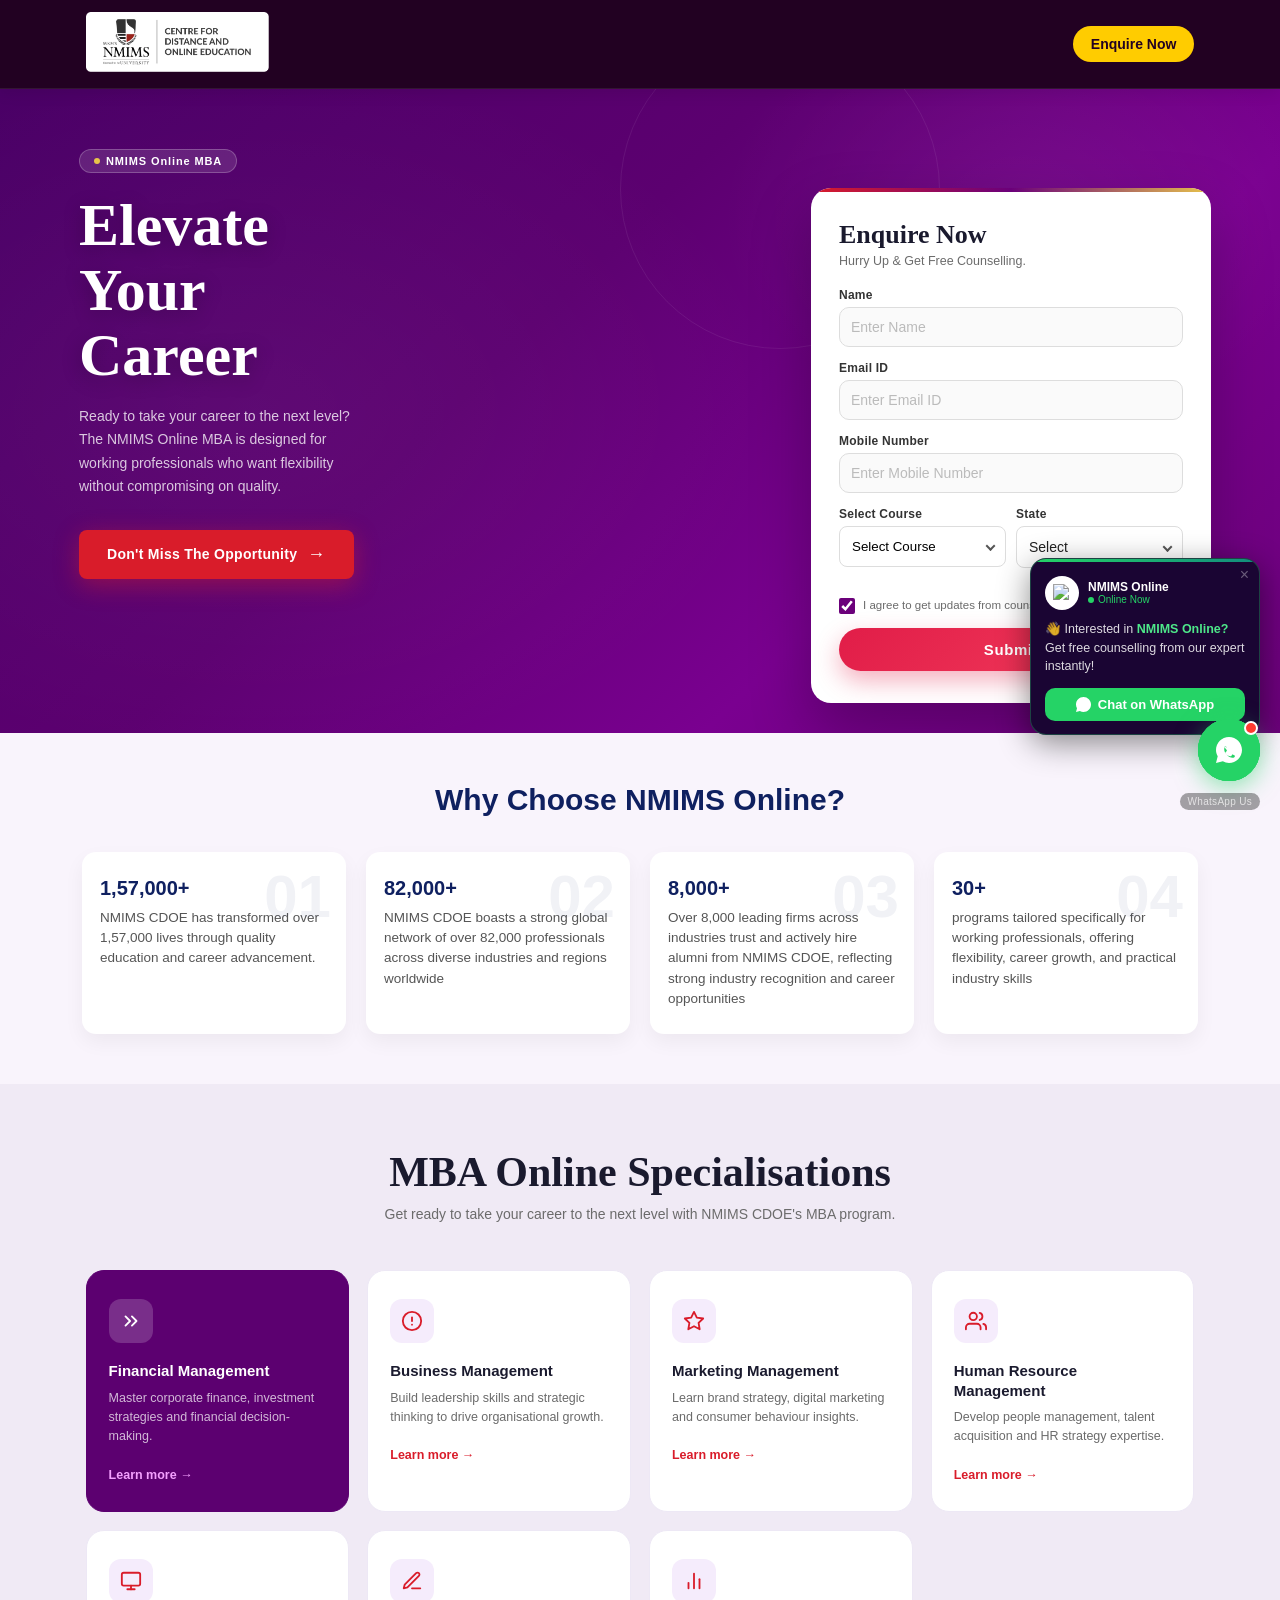
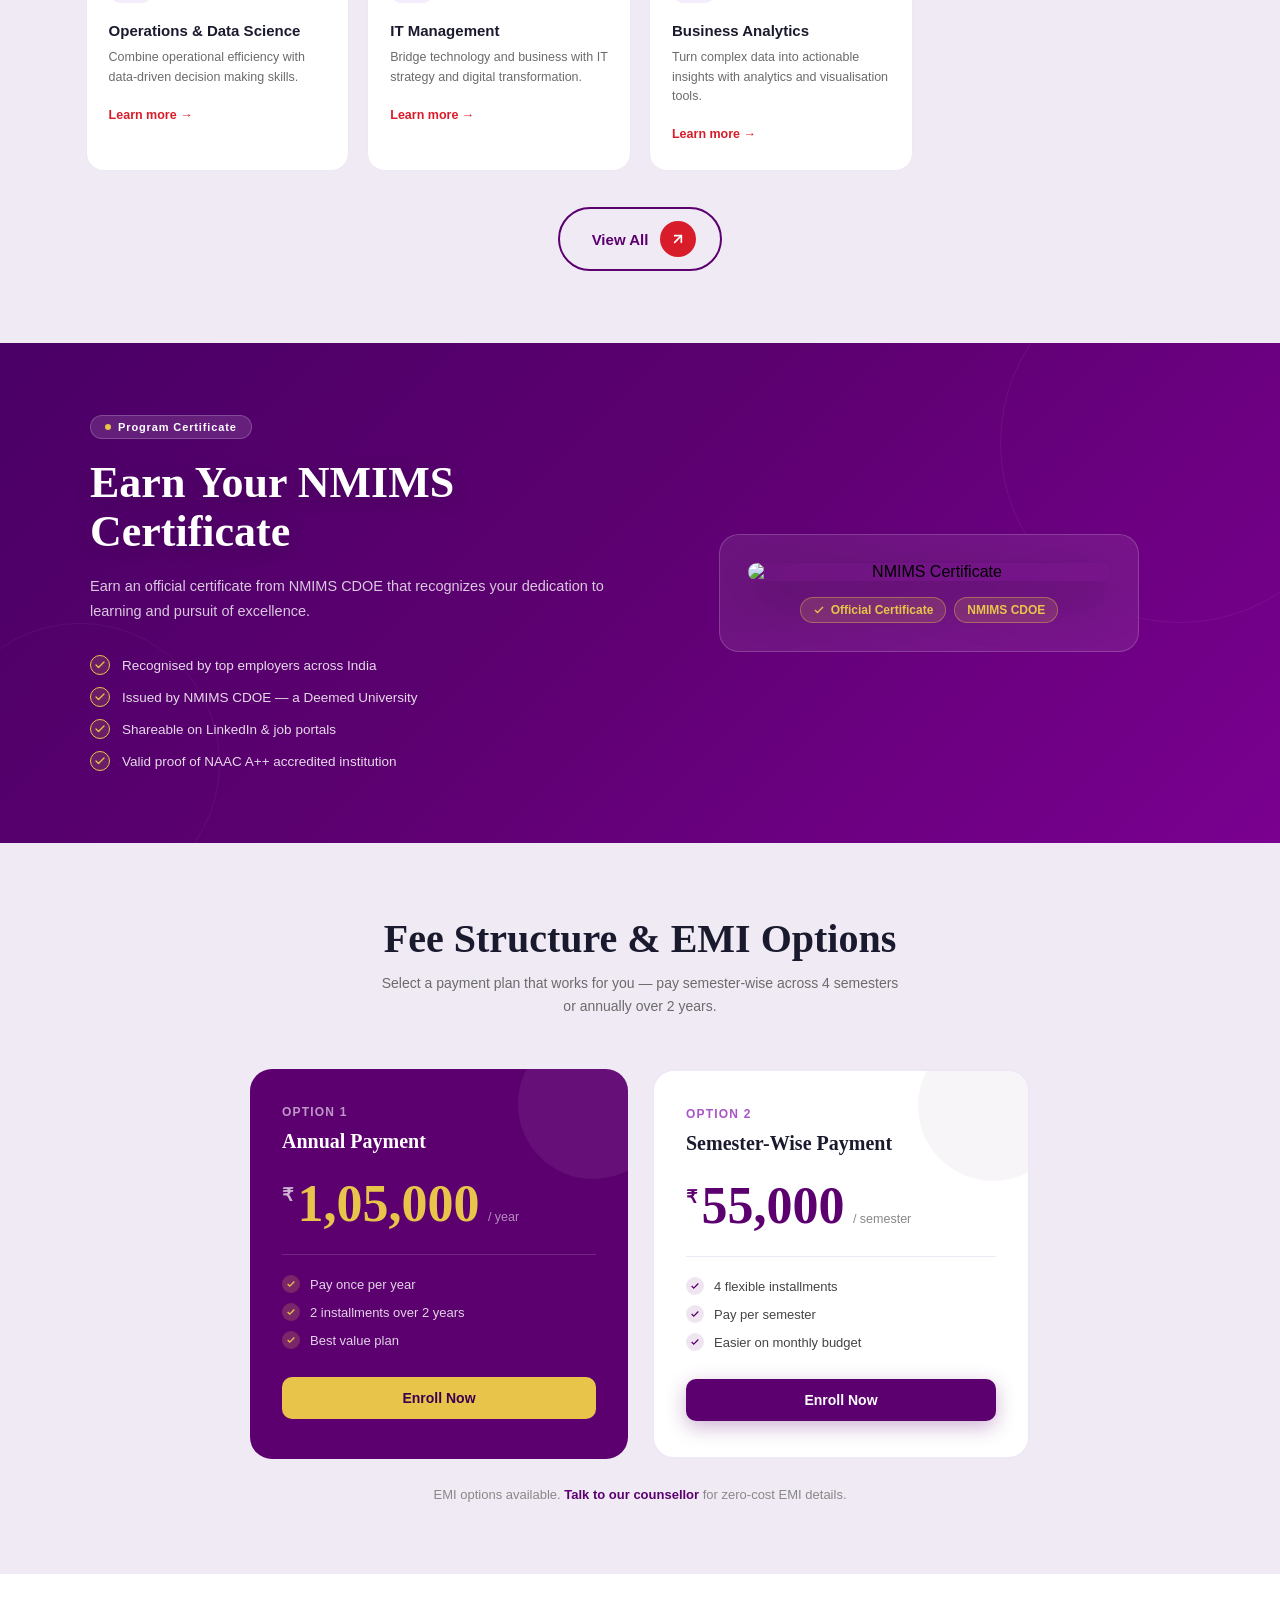
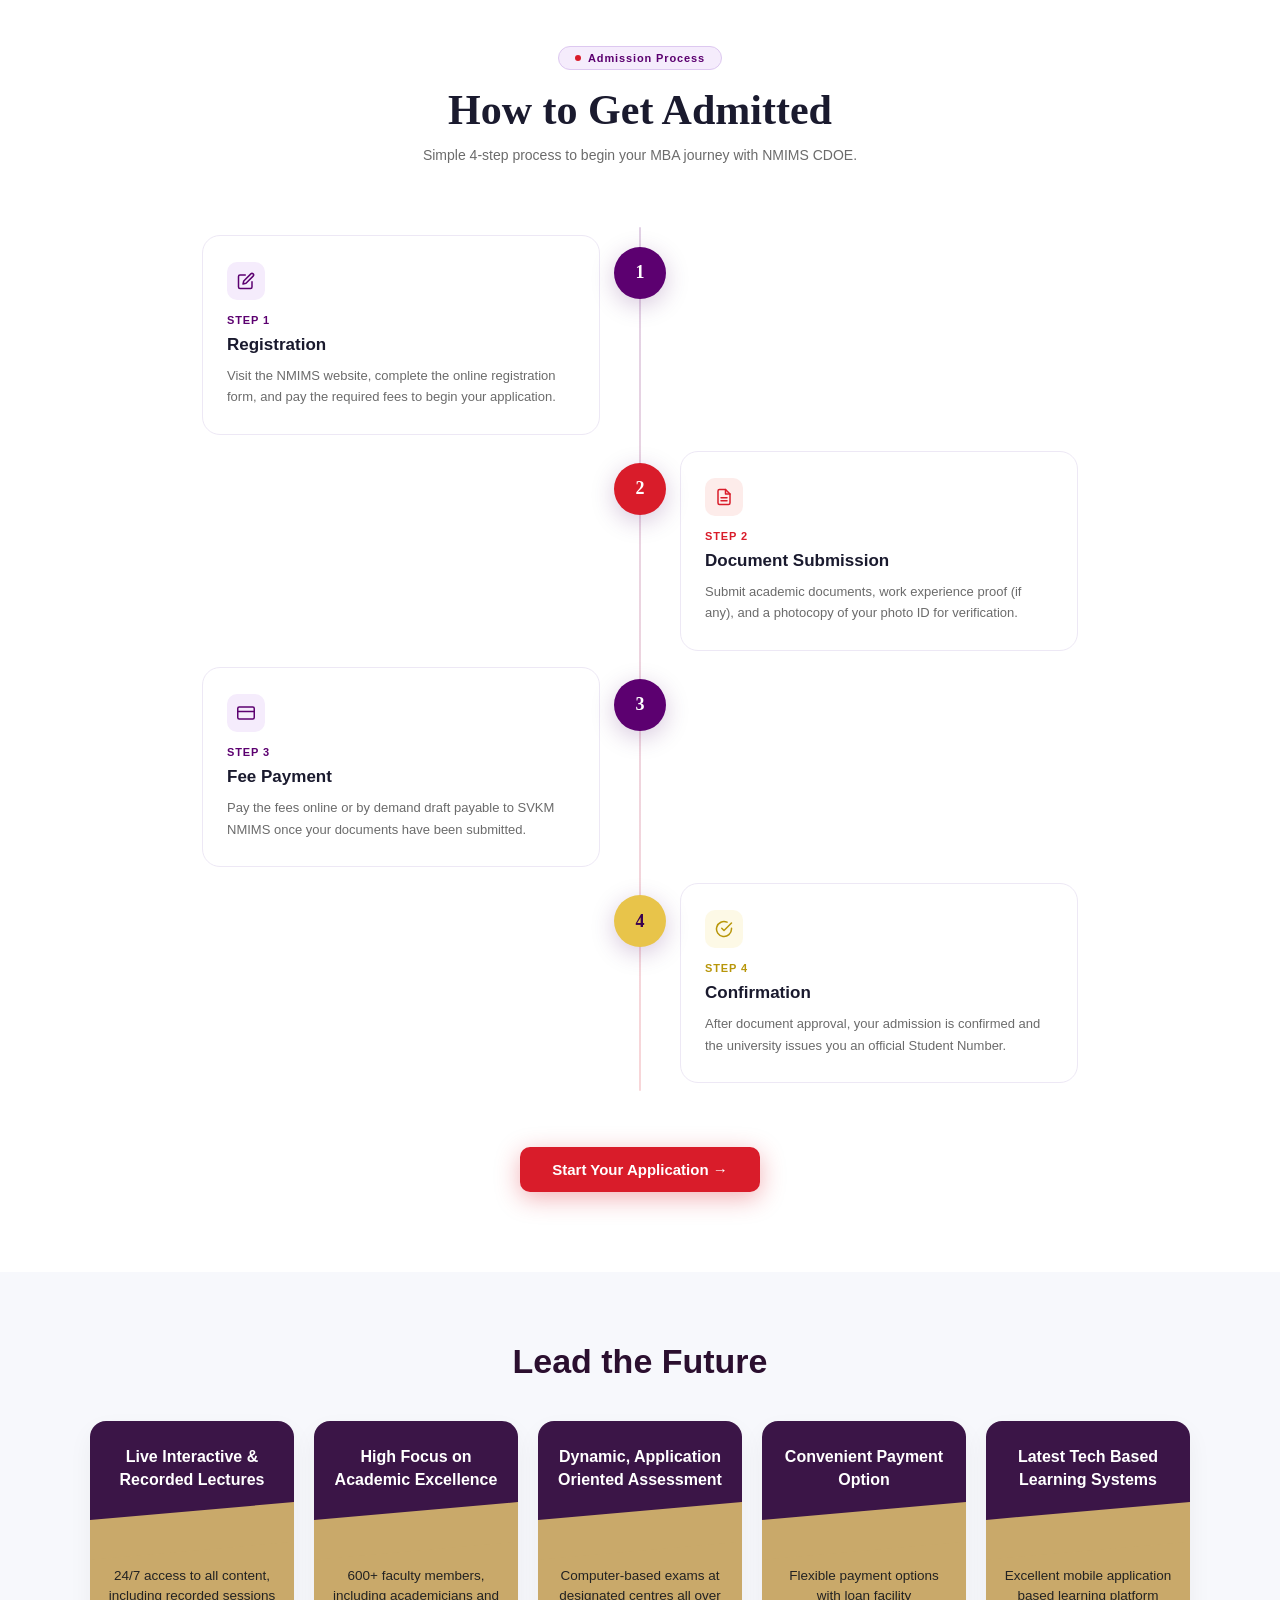
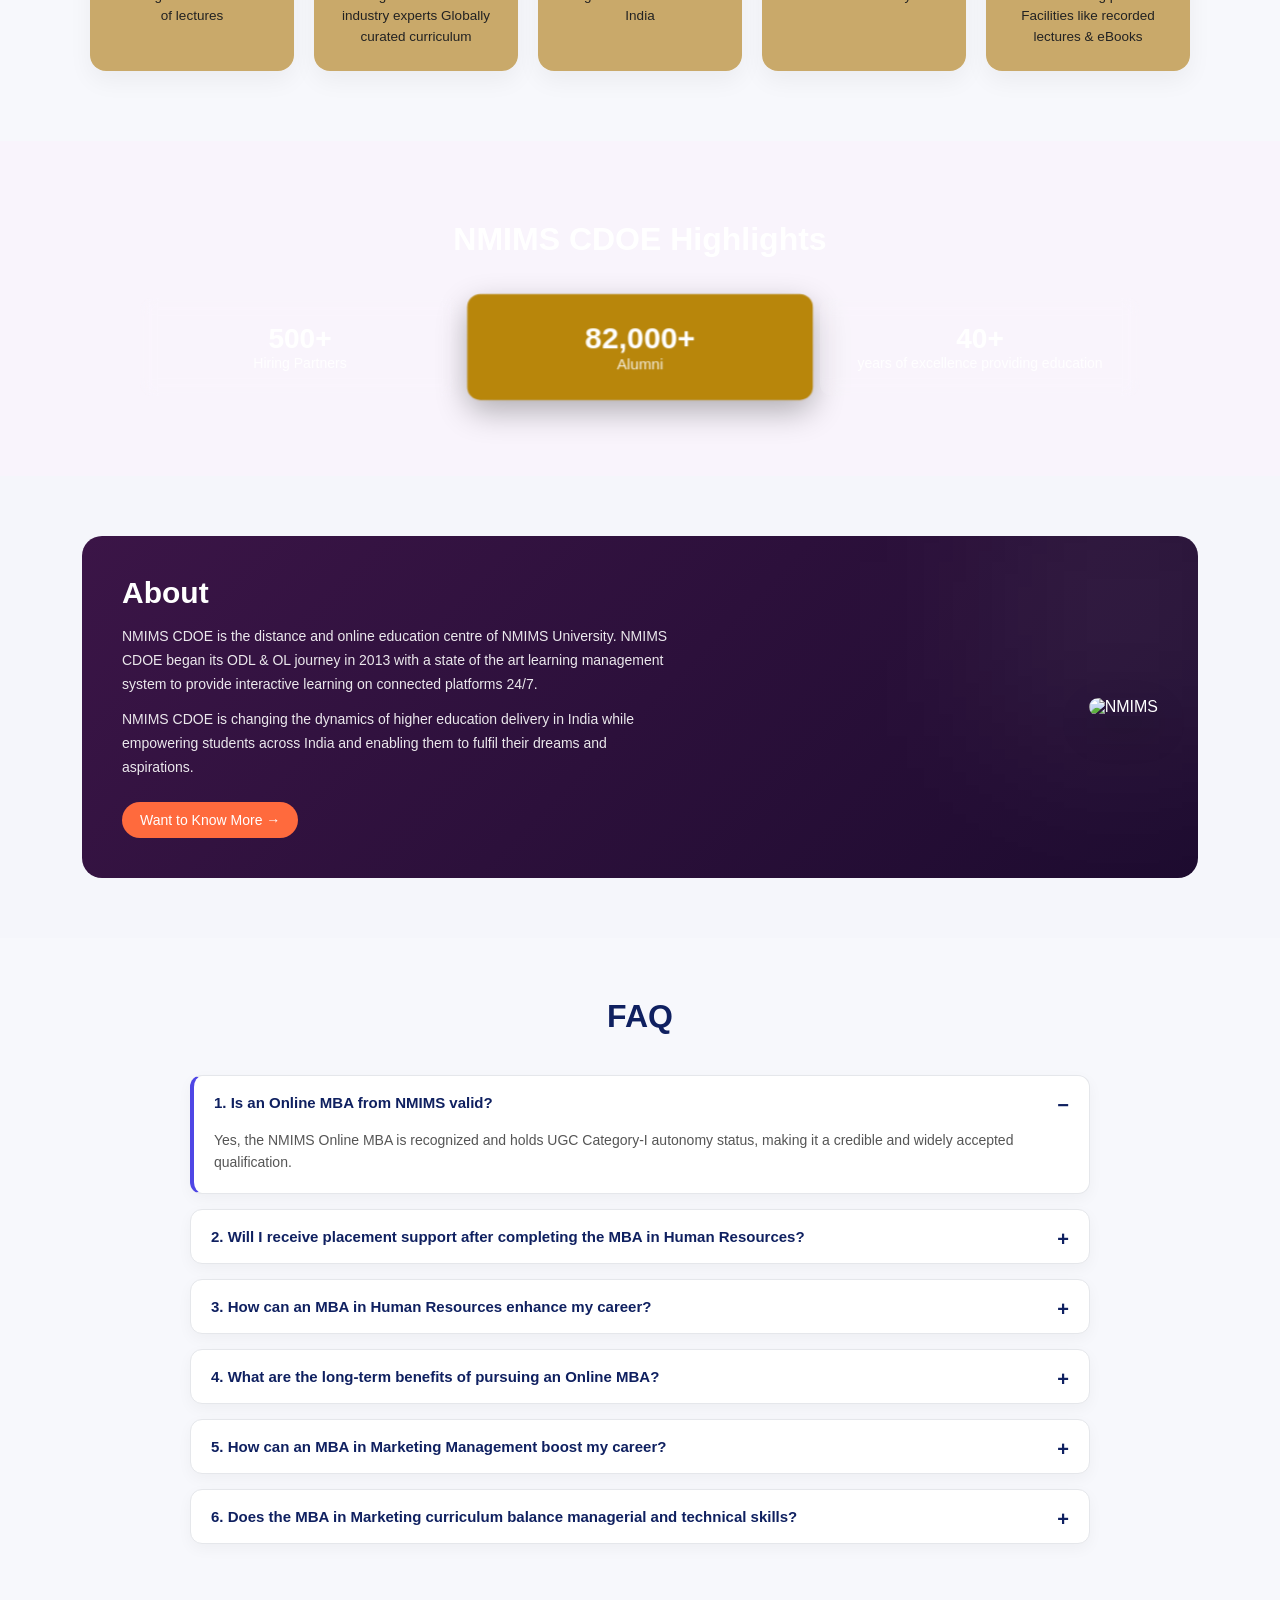
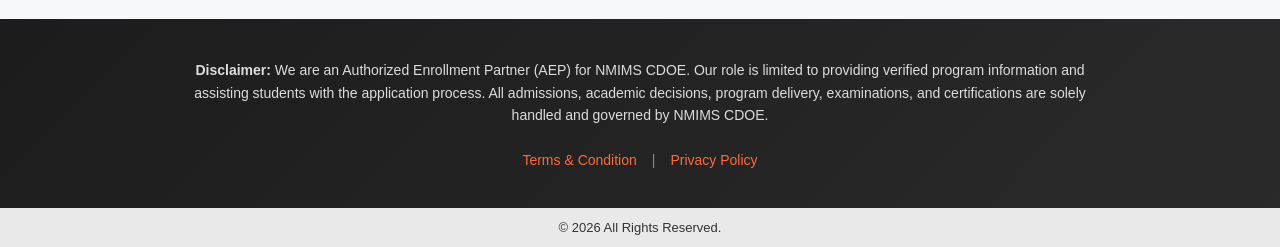
==== commit fdacd498: "Update index.html" ====
--- a/index.html
+++ b/index.html
@@ -833,7 +833,7 @@
     
     <!-- LEFT LOGO -->
     <div class="header-logo">
-      <img src="images/nmimslogo.webp" alt="NMIMS Logo"/>
+      <img src="/nmimslogo.webp" alt="NMIMS Logo"/>
     </div>
 
     <!-- RIGHT BUTTON -->
@@ -1922,4 +1922,4 @@
 });
 </script>
 </body>
-</html>+</html>
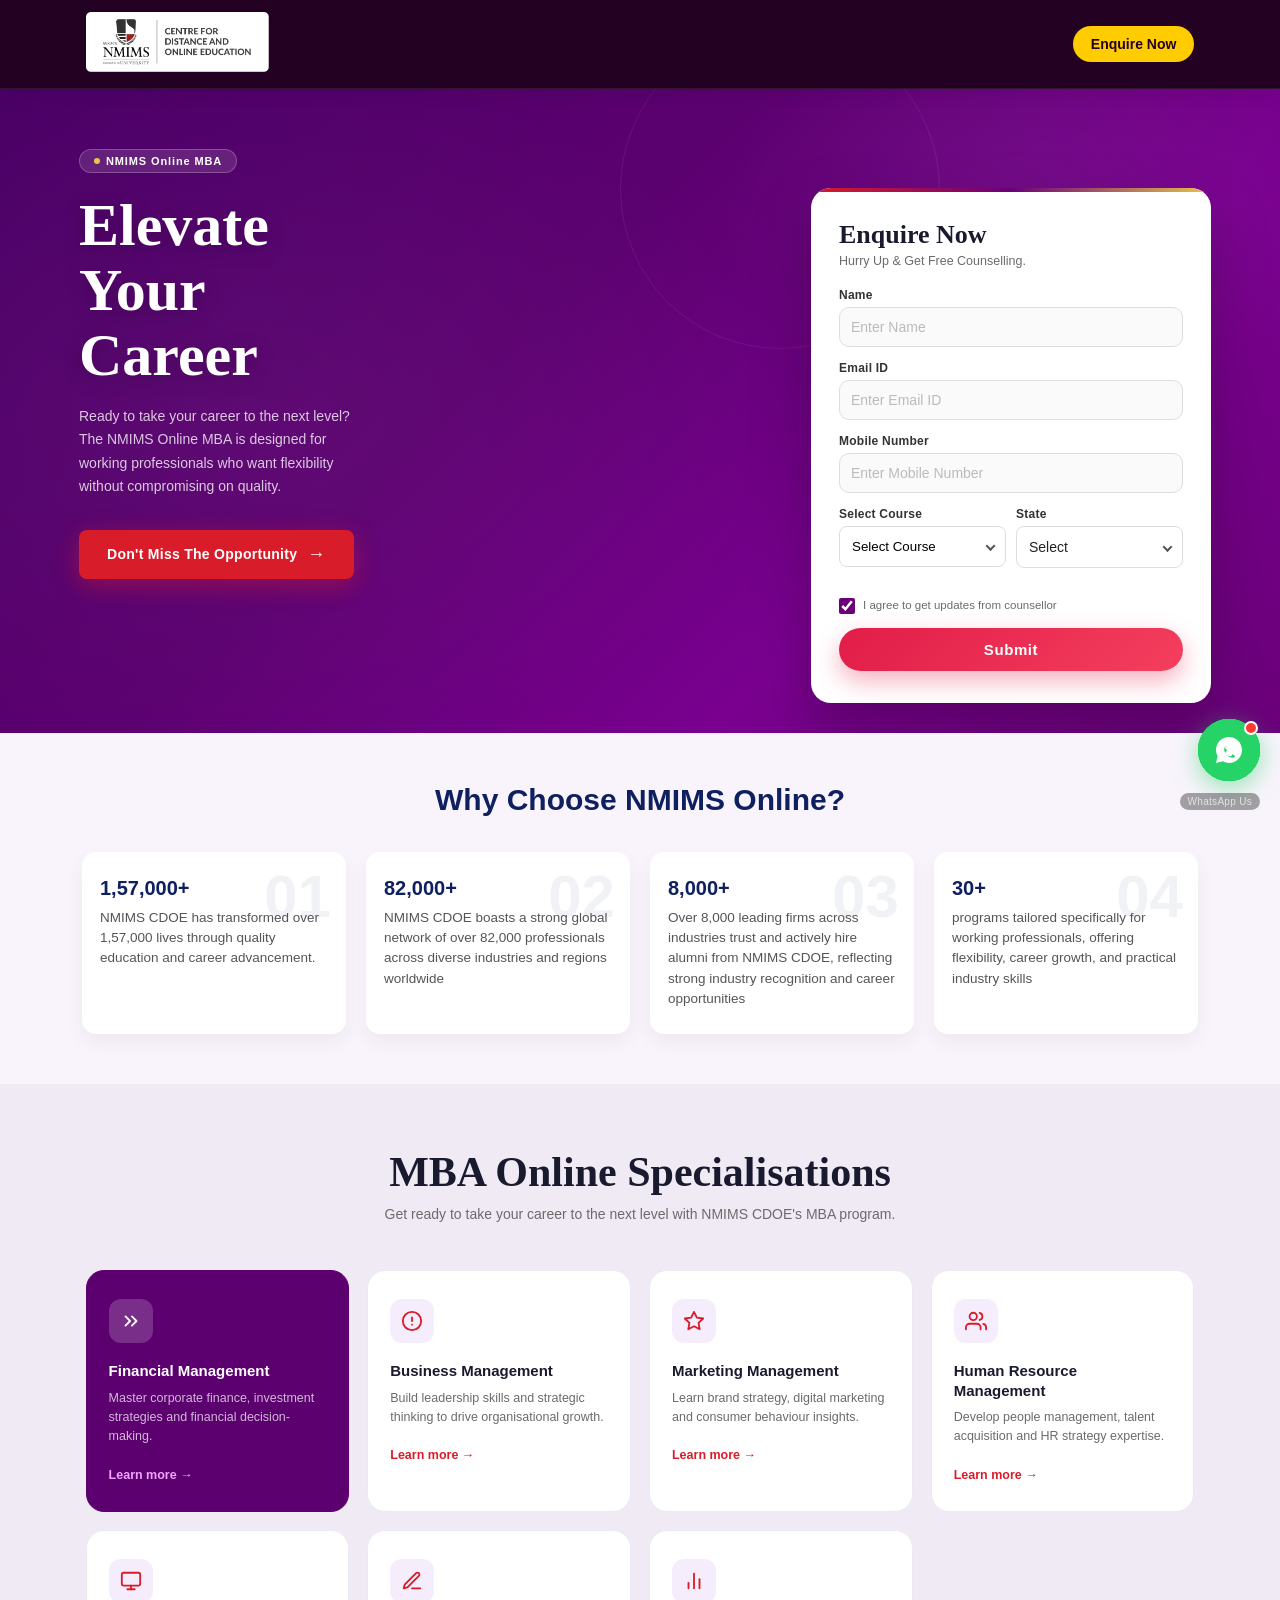
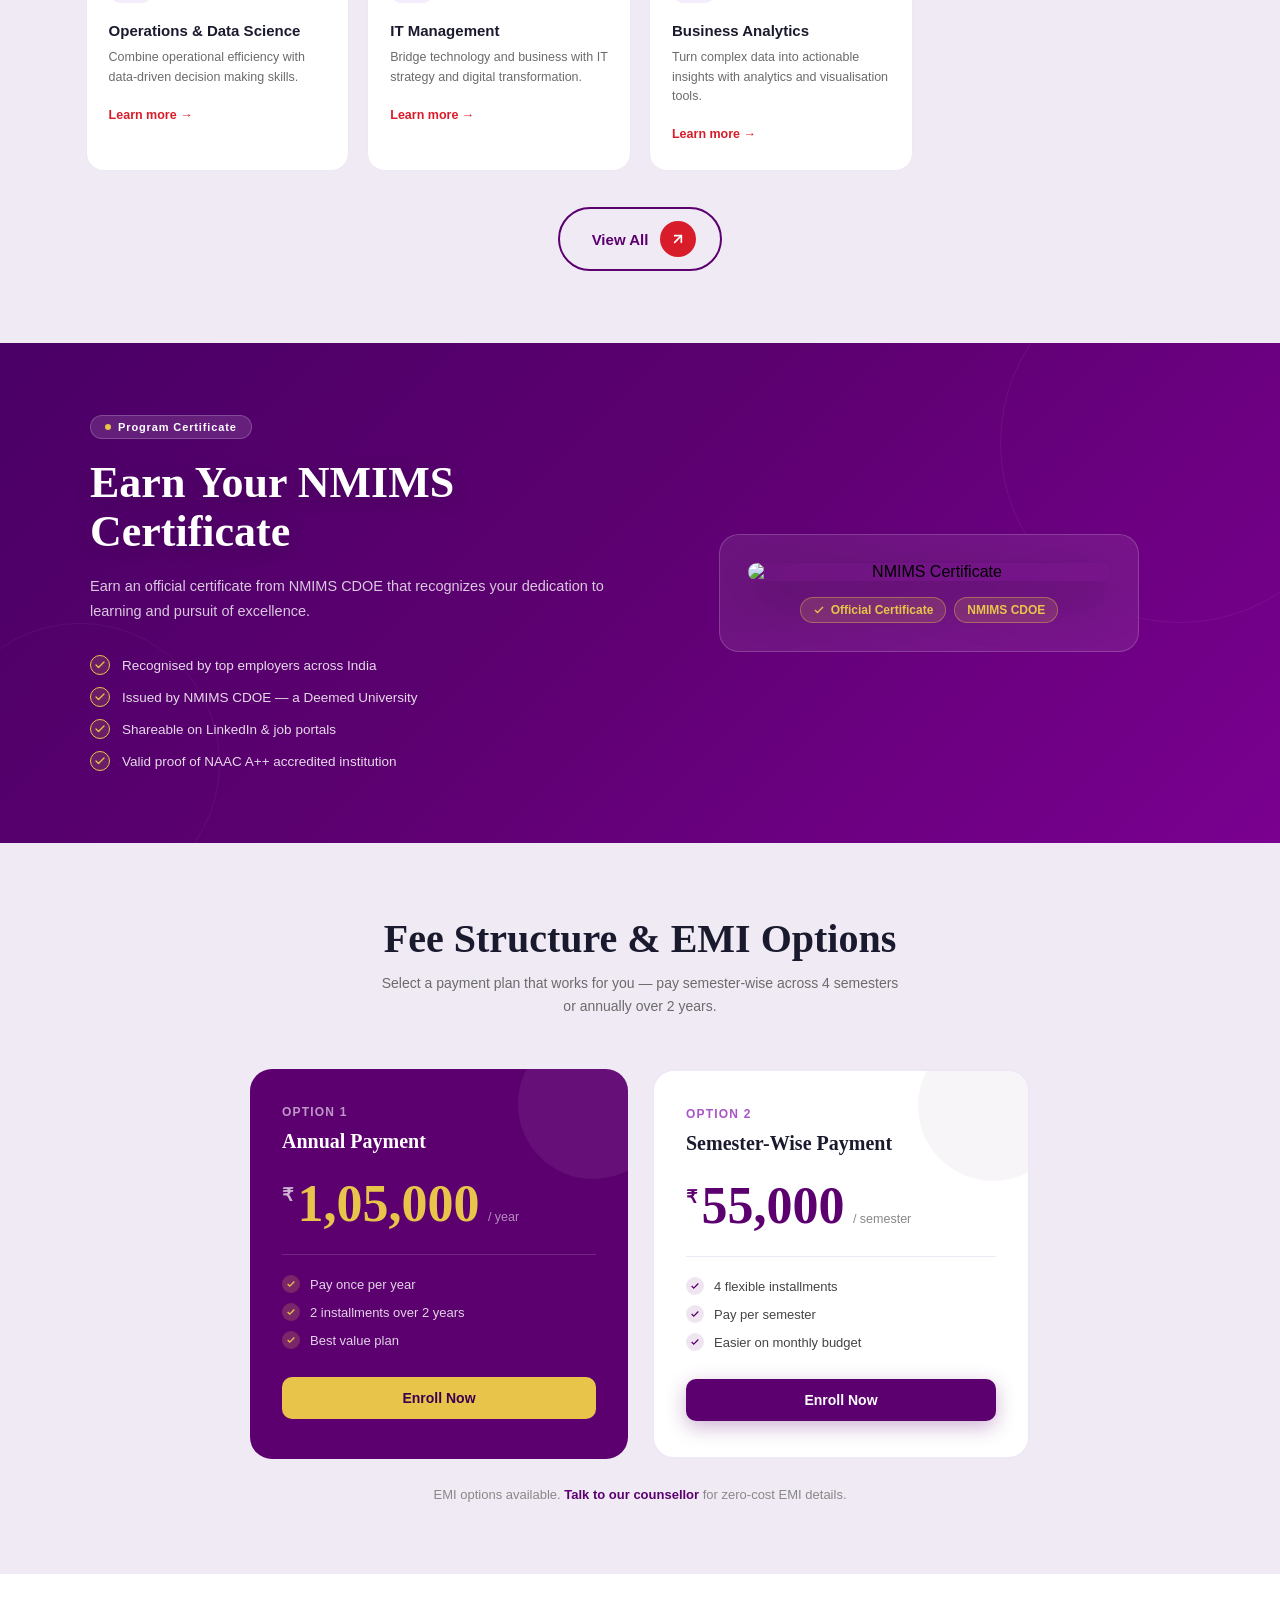
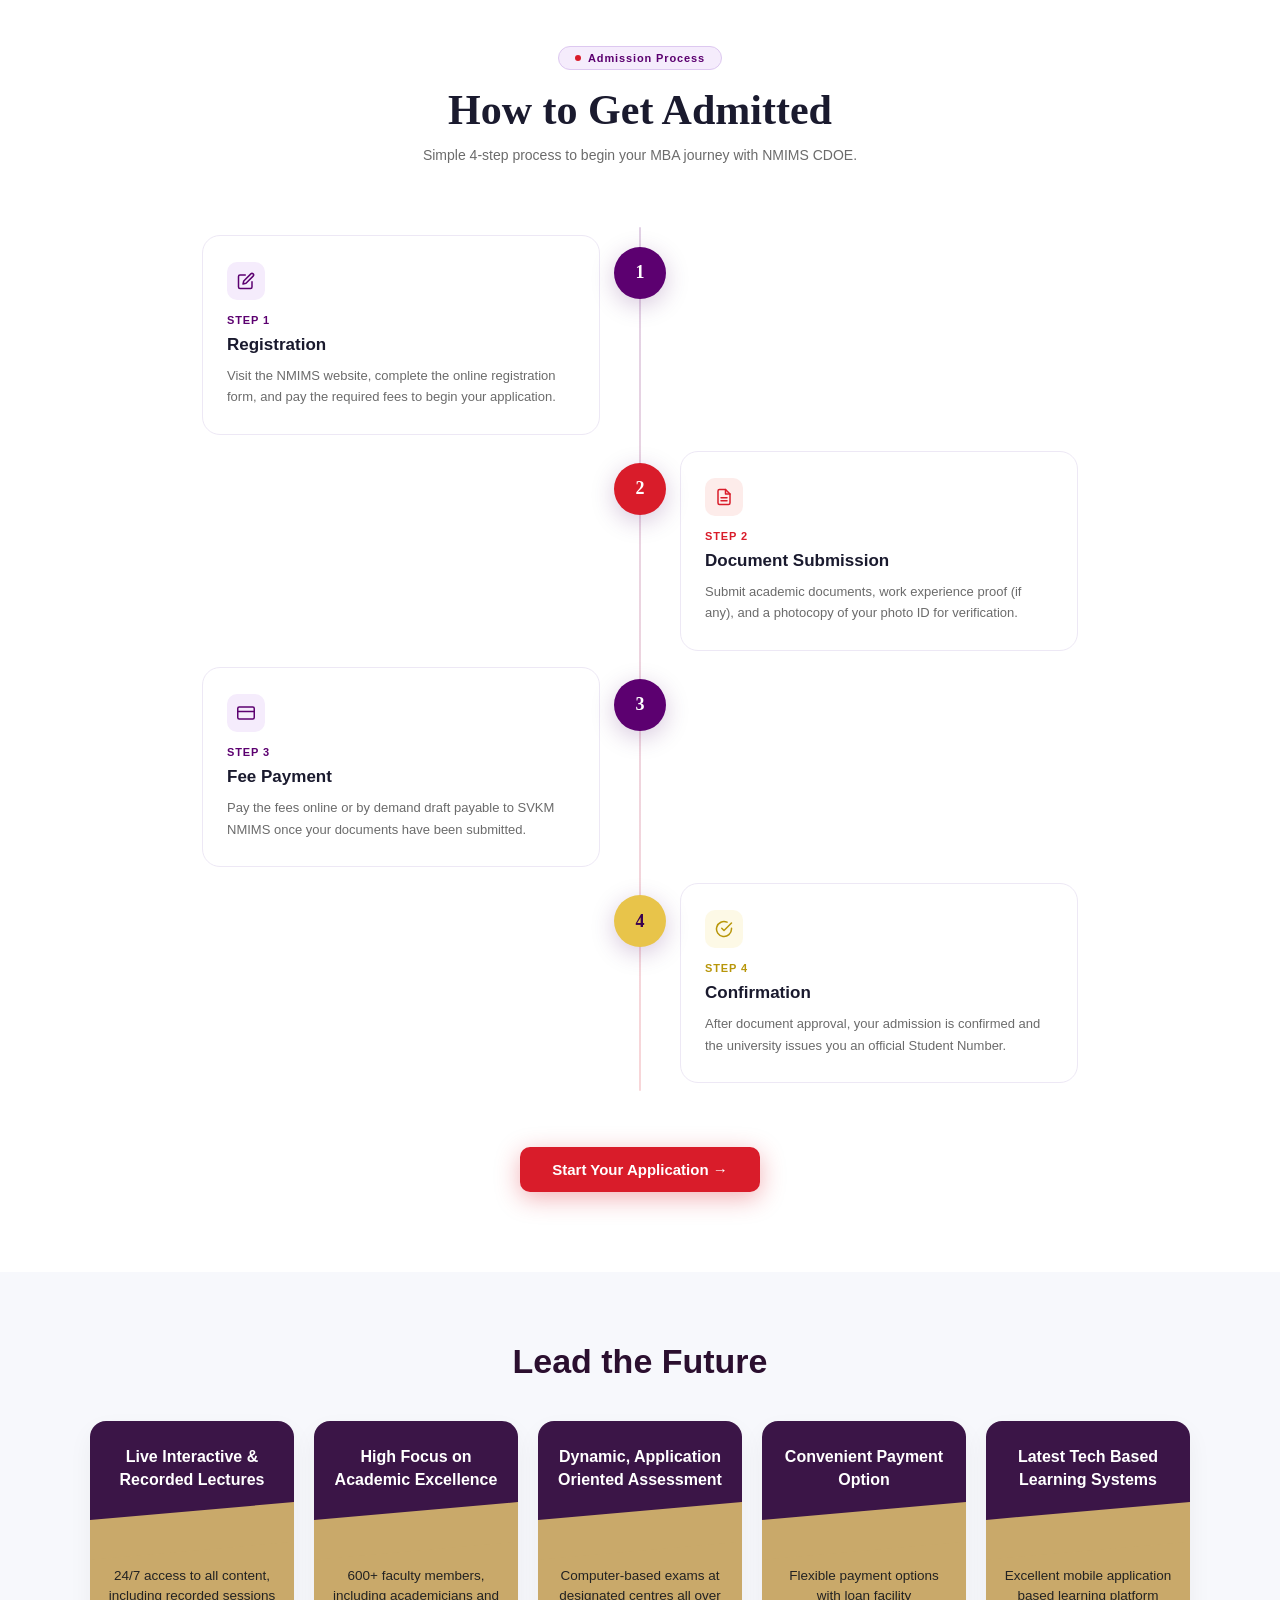
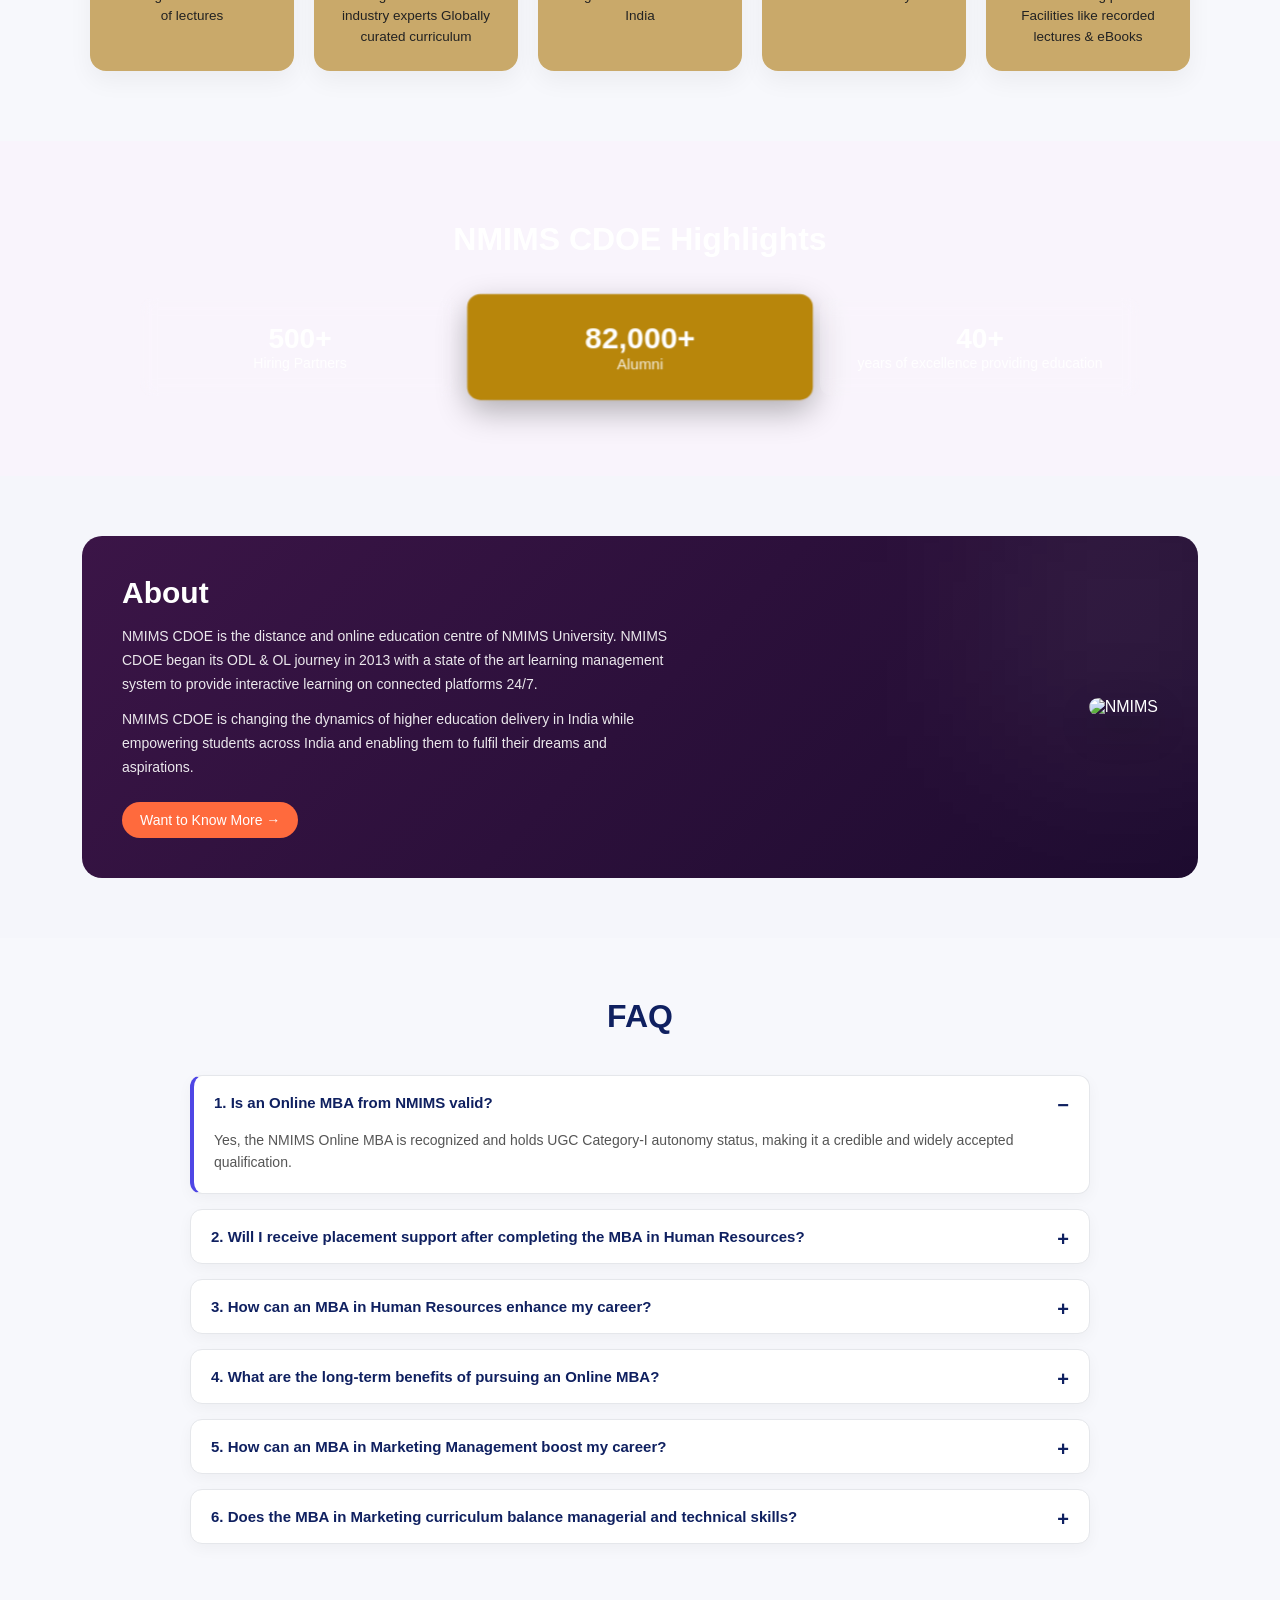
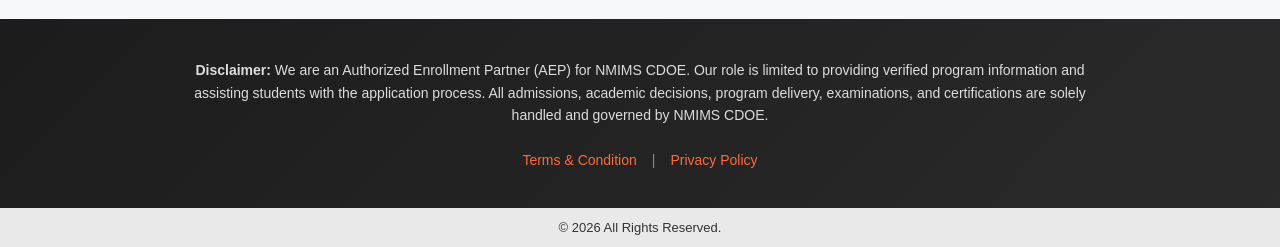
==== commit 80a69125: "Update index.html" ====
--- a/index.html
+++ b/index.html
@@ -4,7 +4,7 @@
     <meta charset="UTF-8">
     <meta name="viewport" content="width=device-width, initial-scale=1.0">
     <title>NMIMS Online MBA</title>
-    <link rel="shortcut icon" href="images/fav-icon.png" type="image/x-icon">
+    <link rel="shortcut icon" href="/fav-icon.png" type="image/x-icon">
     <link rel="stylesheet" href="style.css">
     <!-- Google Tag Manager -->
 <script>(function(w,d,s,l,i){w[l]=w[l]||[];w[l].push({'gtm.start':
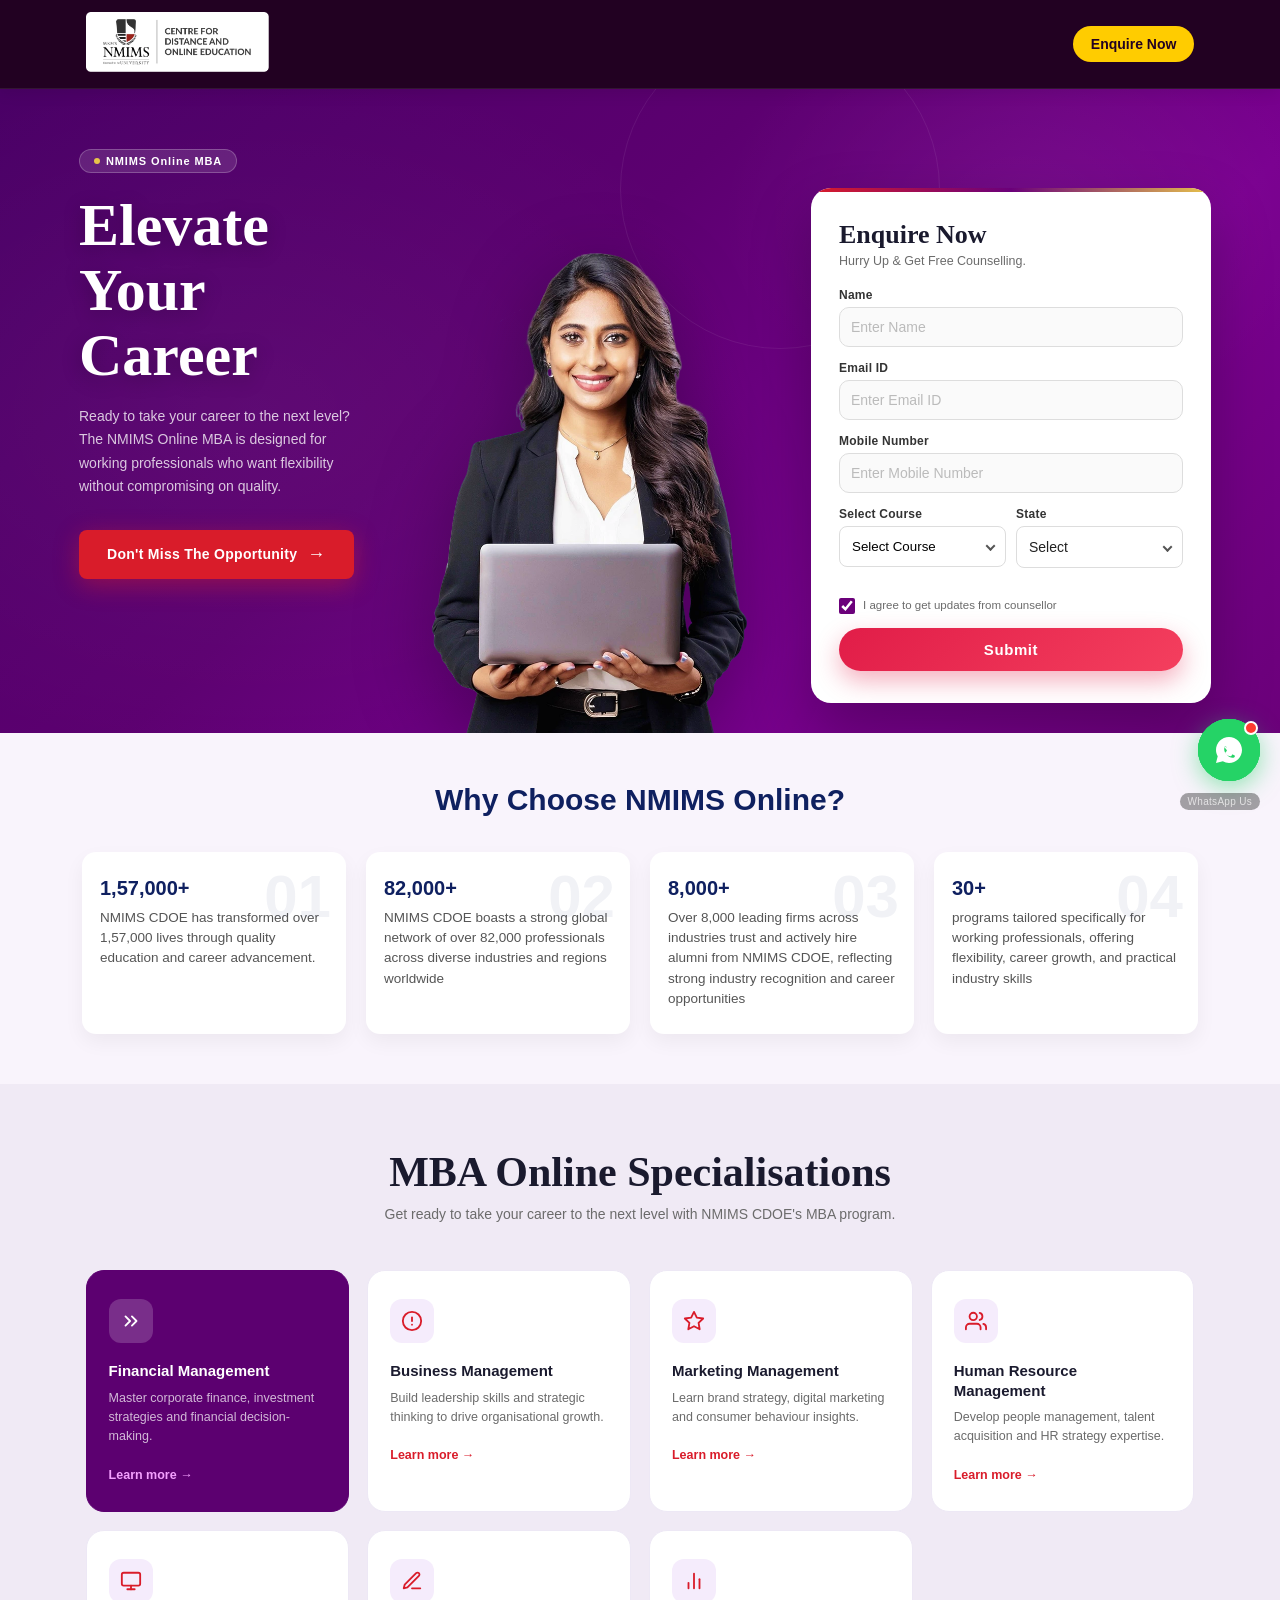
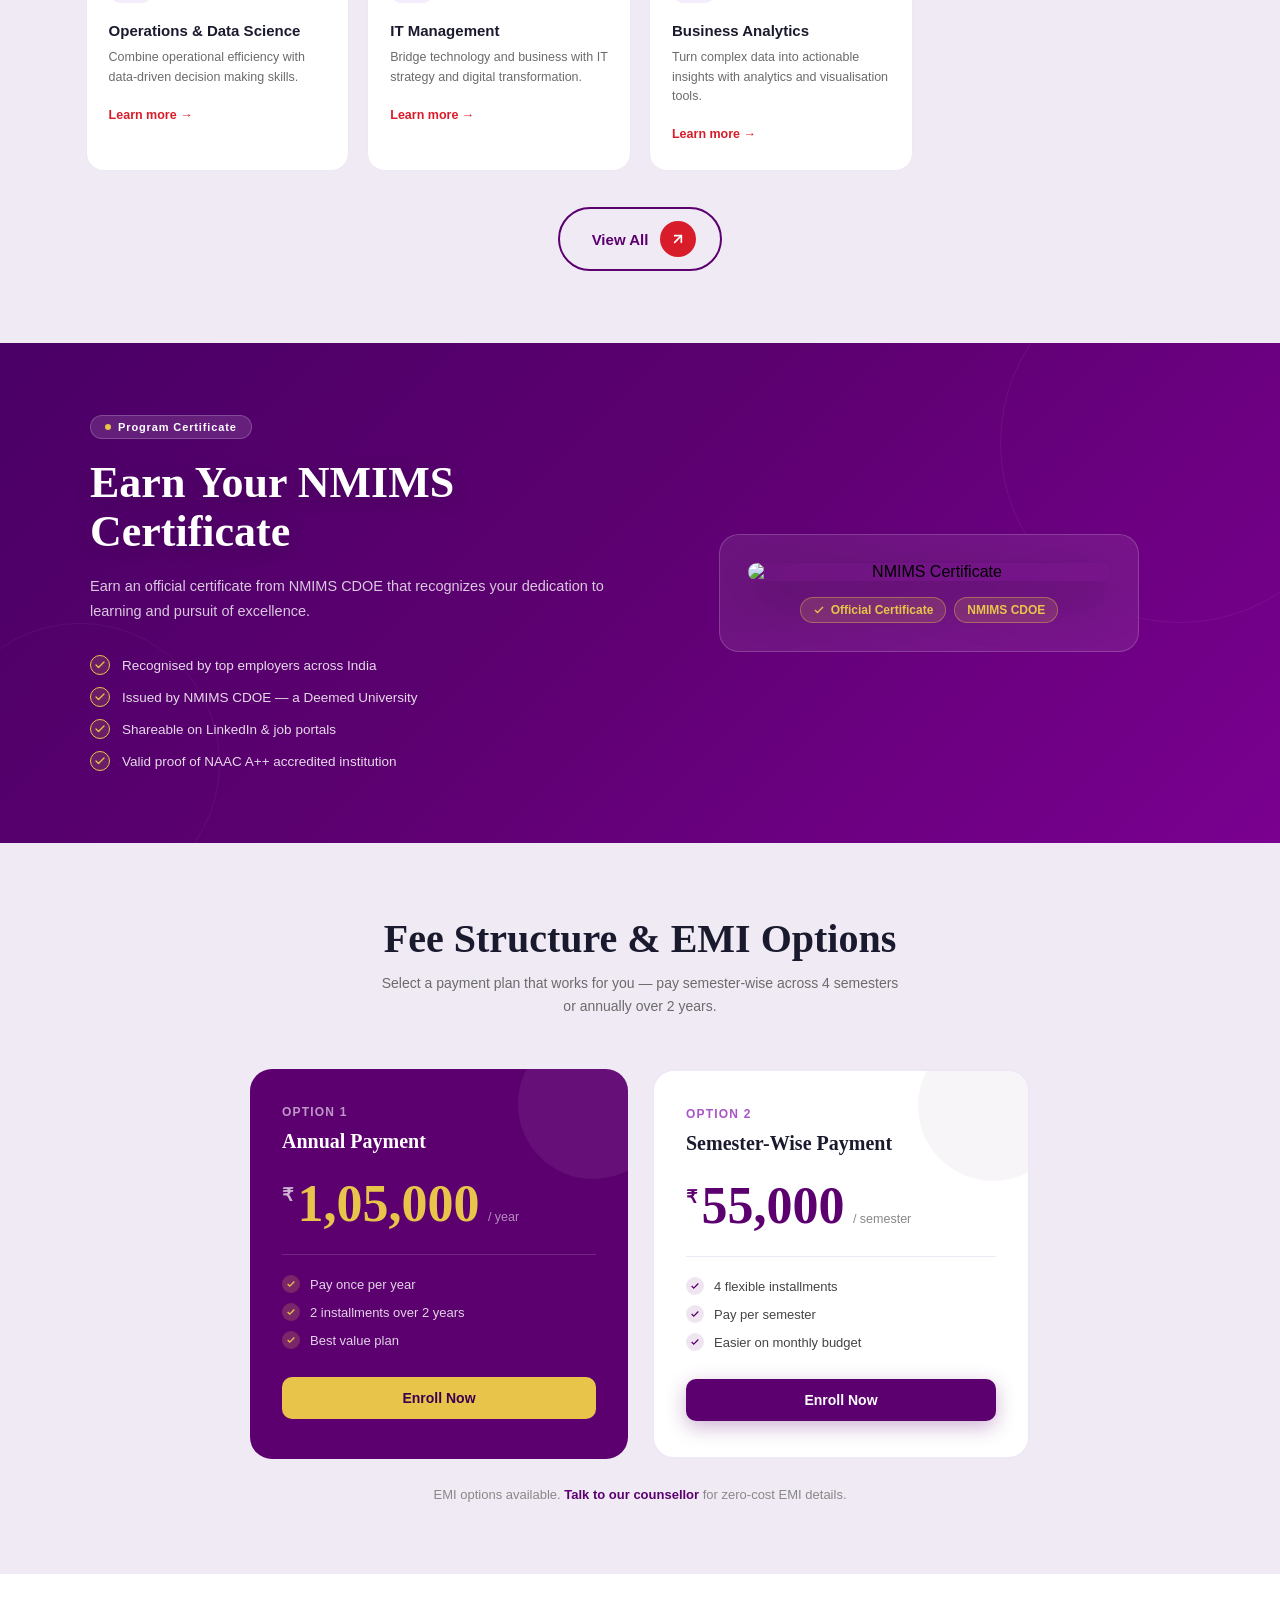
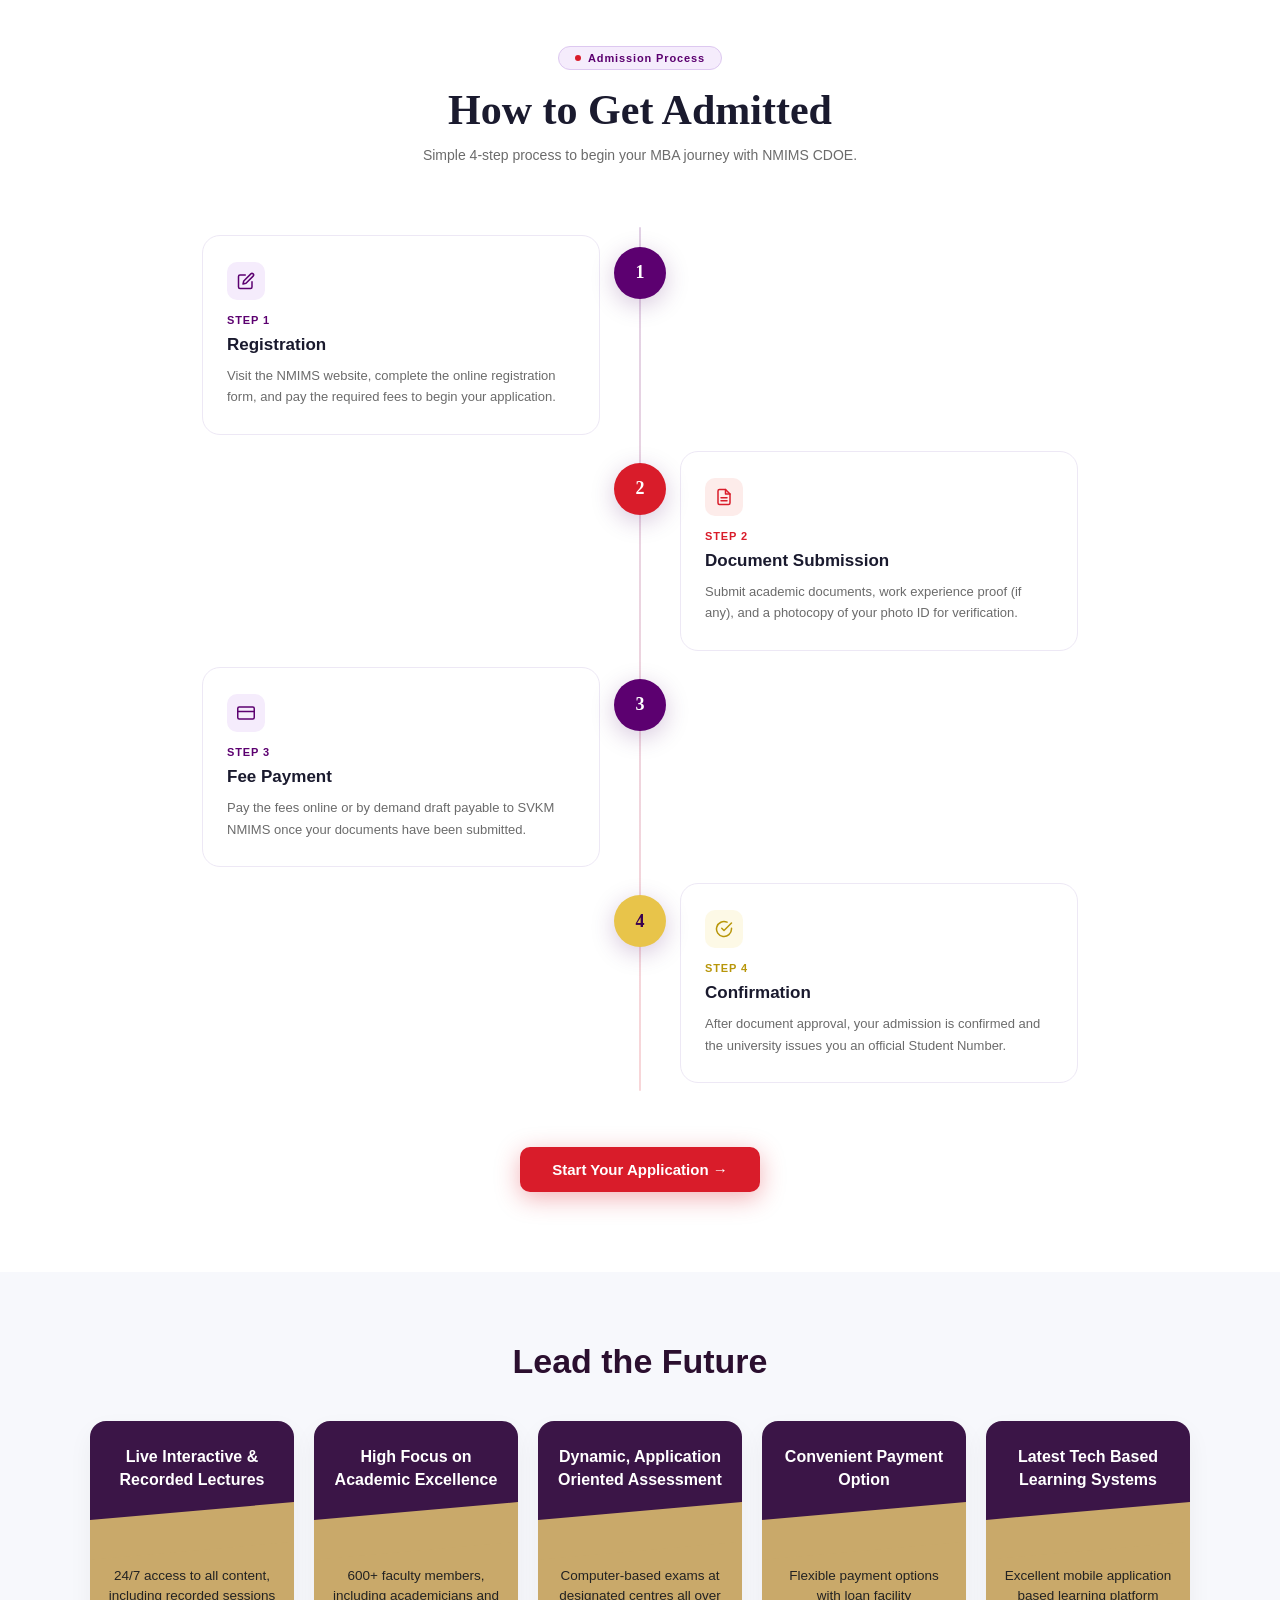
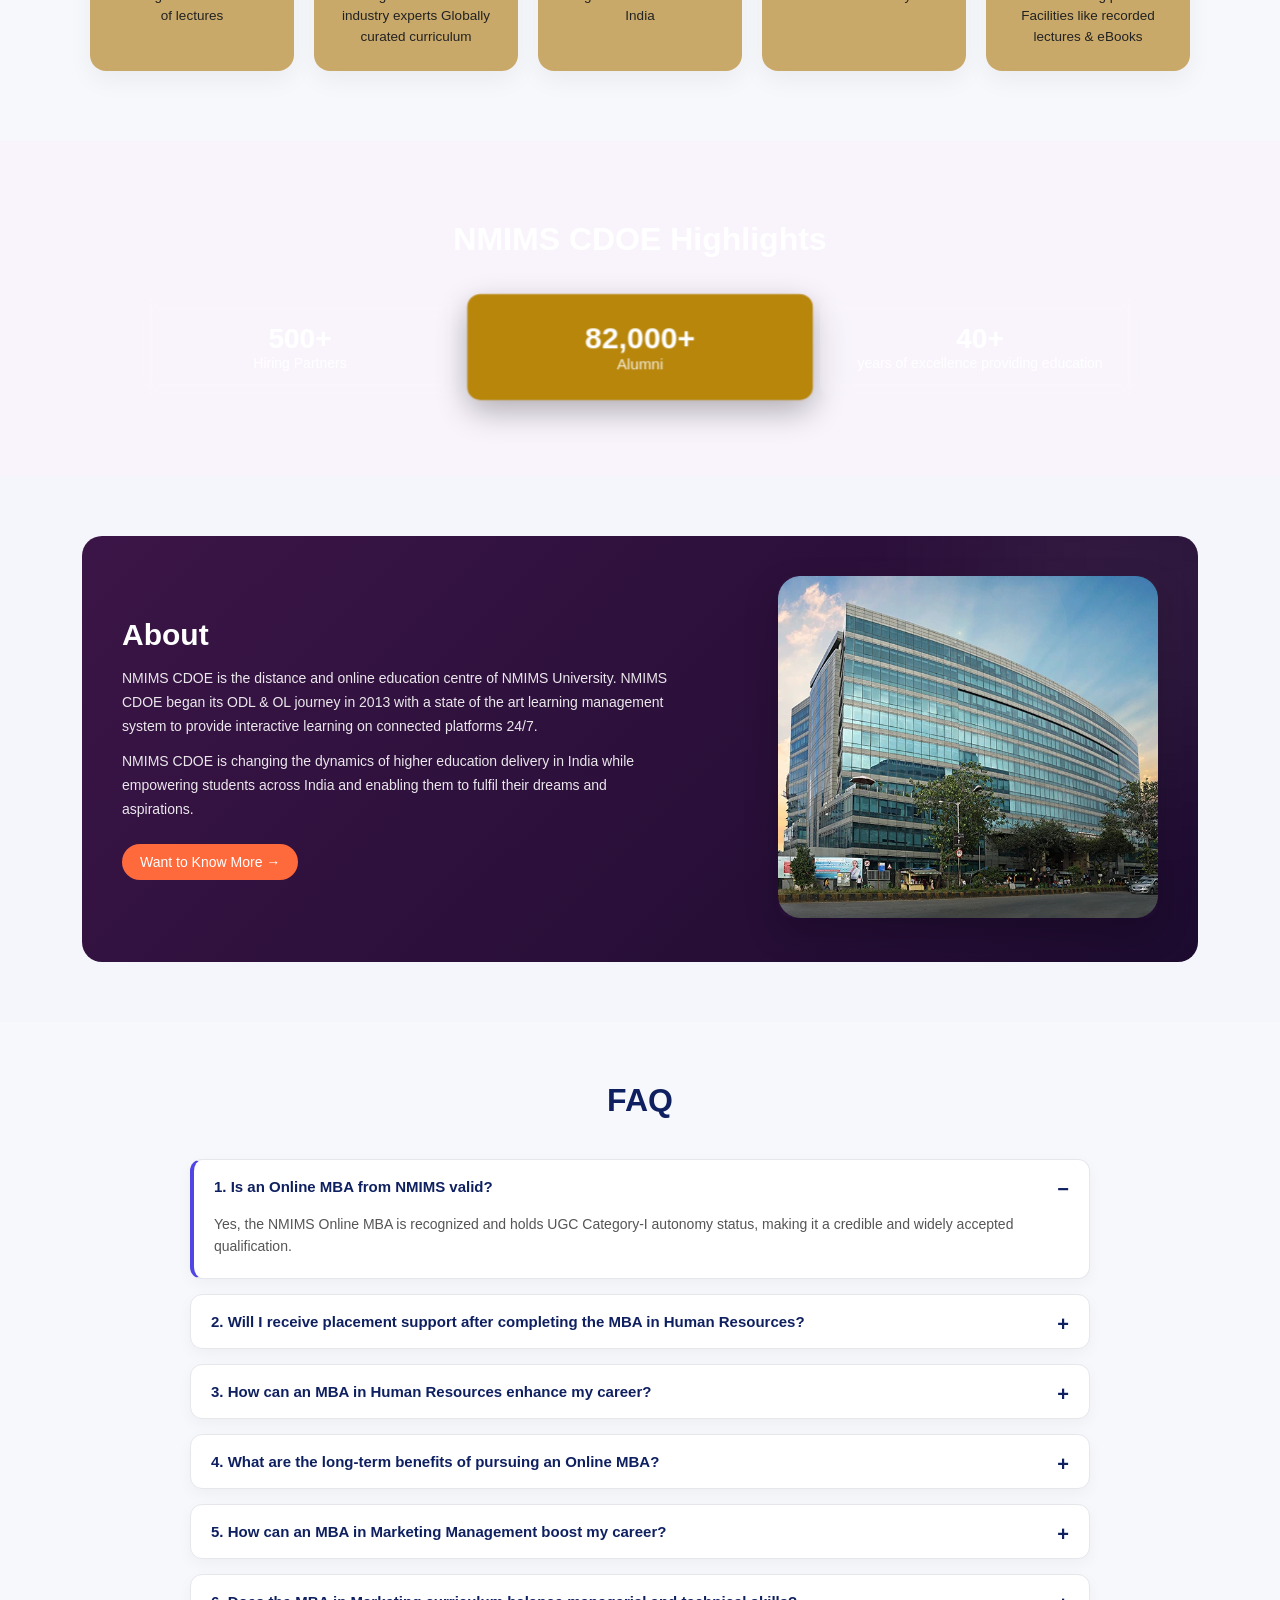
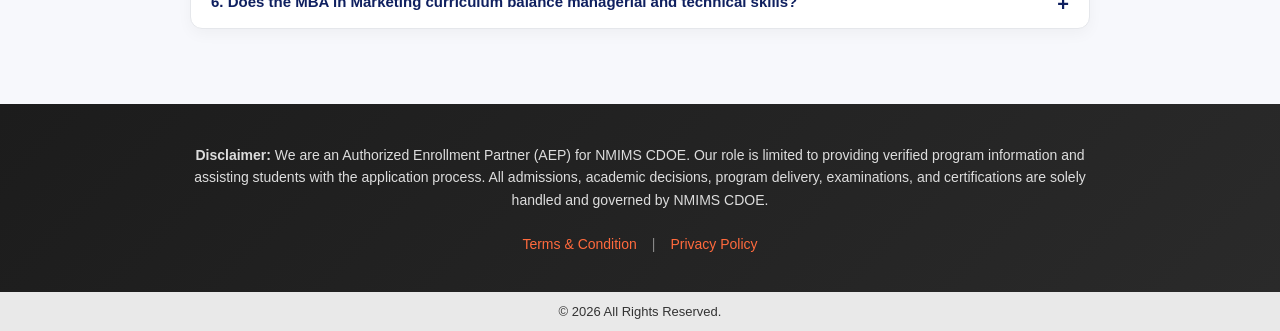
==== commit 02f09f06: "Update index.html imagechanges" ====
--- a/index.html
+++ b/index.html
@@ -4,7 +4,7 @@
     <meta charset="UTF-8">
     <meta name="viewport" content="width=device-width, initial-scale=1.0">
     <title>NMIMS Online MBA</title>
-    <link rel="shortcut icon" href="/fav-icon.png" type="image/x-icon">
+    <link rel="shortcut icon" href="fav-icon.png" type="image/x-icon">
     <link rel="stylesheet" href="style.css">
     <!-- Google Tag Manager -->
 <script>(function(w,d,s,l,i){w[l]=w[l]||[];w[l].push({'gtm.start':
@@ -833,7 +833,7 @@
     
     <!-- LEFT LOGO -->
     <div class="header-logo">
-      <img src="/nmimslogo.webp" alt="NMIMS Logo"/>
+      <img src="nmimslogo.webp" alt="NMIMS Logo"/>
     </div>
 
     <!-- RIGHT BUTTON -->
@@ -866,7 +866,7 @@
     <!-- CENTER IMAGE -->
     <div class="hero-image">
       <!-- Replace src with your girl image path -->
-      <img src="images/nmimsbanner.webp" alt="Student" onerror="this.style.display='none'"/>
+      <img src="nmimsbanner.webp" alt="Student" onerror="this.style.display='none'"/>
     </div>
  
     <!-- RIGHT FORM -->
@@ -1358,7 +1358,7 @@
 
     <!-- RIGHT -->
     <div class="nm-about-img">
-      <img src="images/about.webp" alt="NMIMS">
+      <img src="about.webp" alt="NMIMS">
     </div>
 
   </div>
@@ -1601,7 +1601,7 @@
           <!--  <path d="M16 3C8.82 3 3 8.82 3 16c0 2.3.62 4.46 1.71 6.32L3 29l6.84-1.69A12.94 12.94 0 0016 29c7.18 0 13-5.82 13-13S23.18 3 16 3z" fill="white"/>-->
           <!--  <path d="M12 12c-.24.55-.48 1.21.12 1.94.6.72 1.69 2.2 1.69 2.2s.24.36-.12.84c-.36.48-1.33 1.45-1.45 1.69-.12.24 0 .48.12.6.6.72 1.45 1.57 2.42 2.17.84.48 1.81.84 2.66.84.48 0 .84-.24 1.09-.6l.6-1.09c.12-.24.36-.24.6-.12l1.93.96c.24.12.36.48.24.84-.36 1.09-1.45 1.69-2.42 1.57-1.81-.24-4.11-1.21-6.04-3.38-1.81-2.05-2.54-4.47-2.17-6.28.24-.84.84-1.45 1.57-1.57.36 0 .6.36.6.72 0 0-.12.12-.12.36z" fill="#25D366"/>-->
           <!--</svg>-->
-           <img src="images/fav-icon.png" alt="NMIMS Logo"/>
+           <img src="fav-icon.png" alt="NMIMS Logo"/>
         </div>
         <div class="wa-info">
           <strong>NMIMS Online</strong>
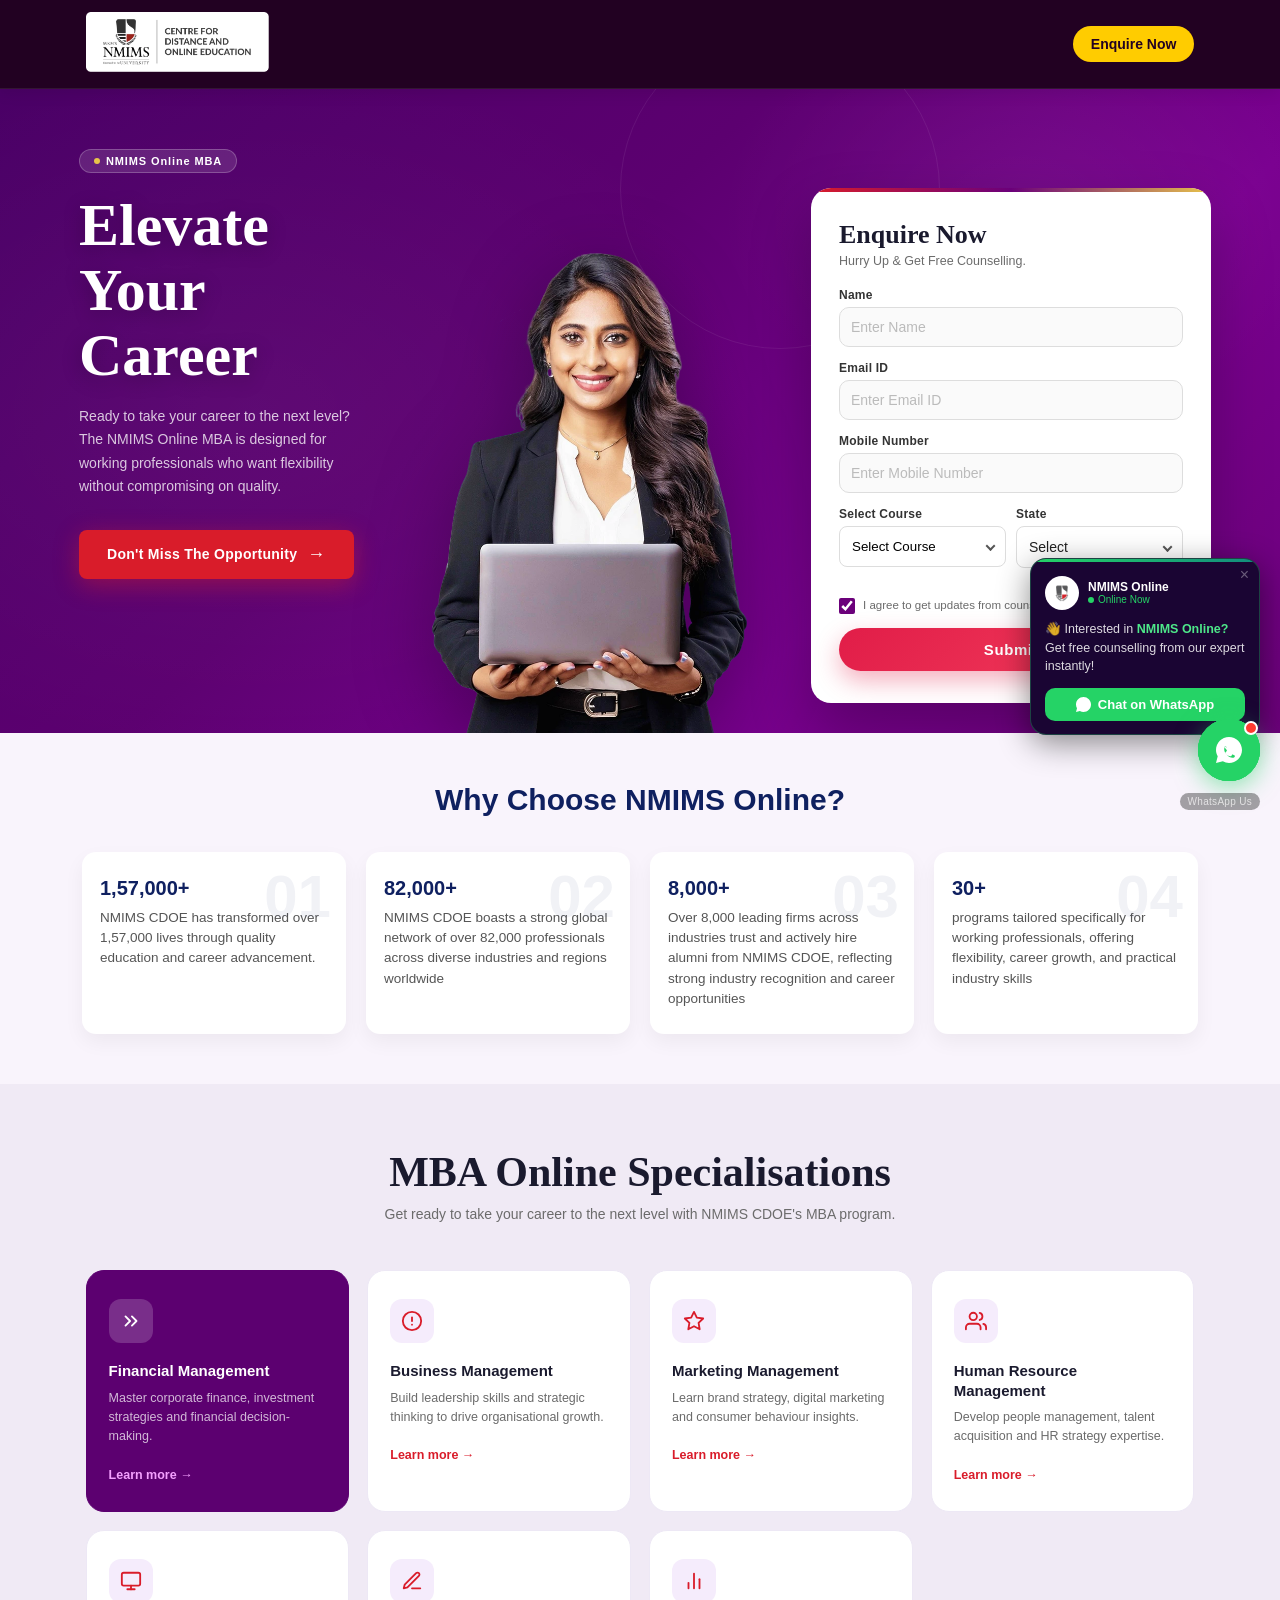
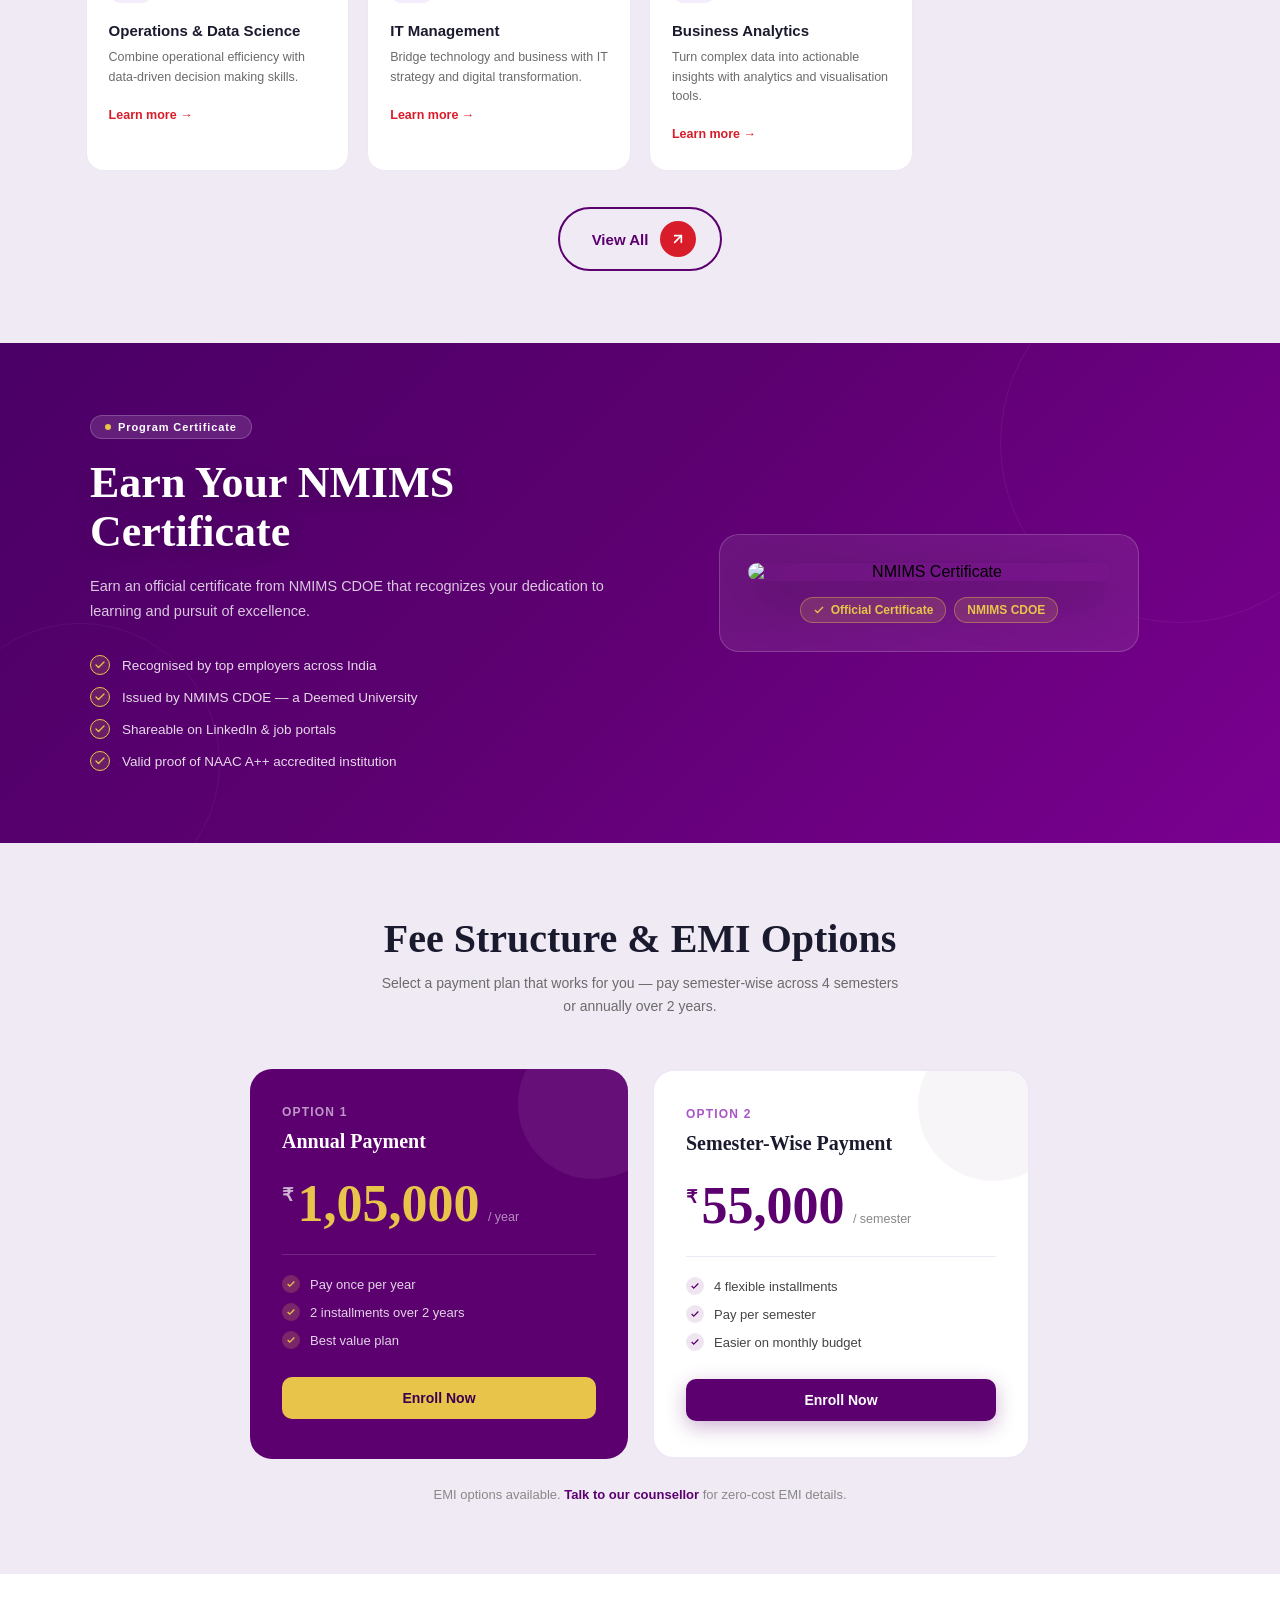
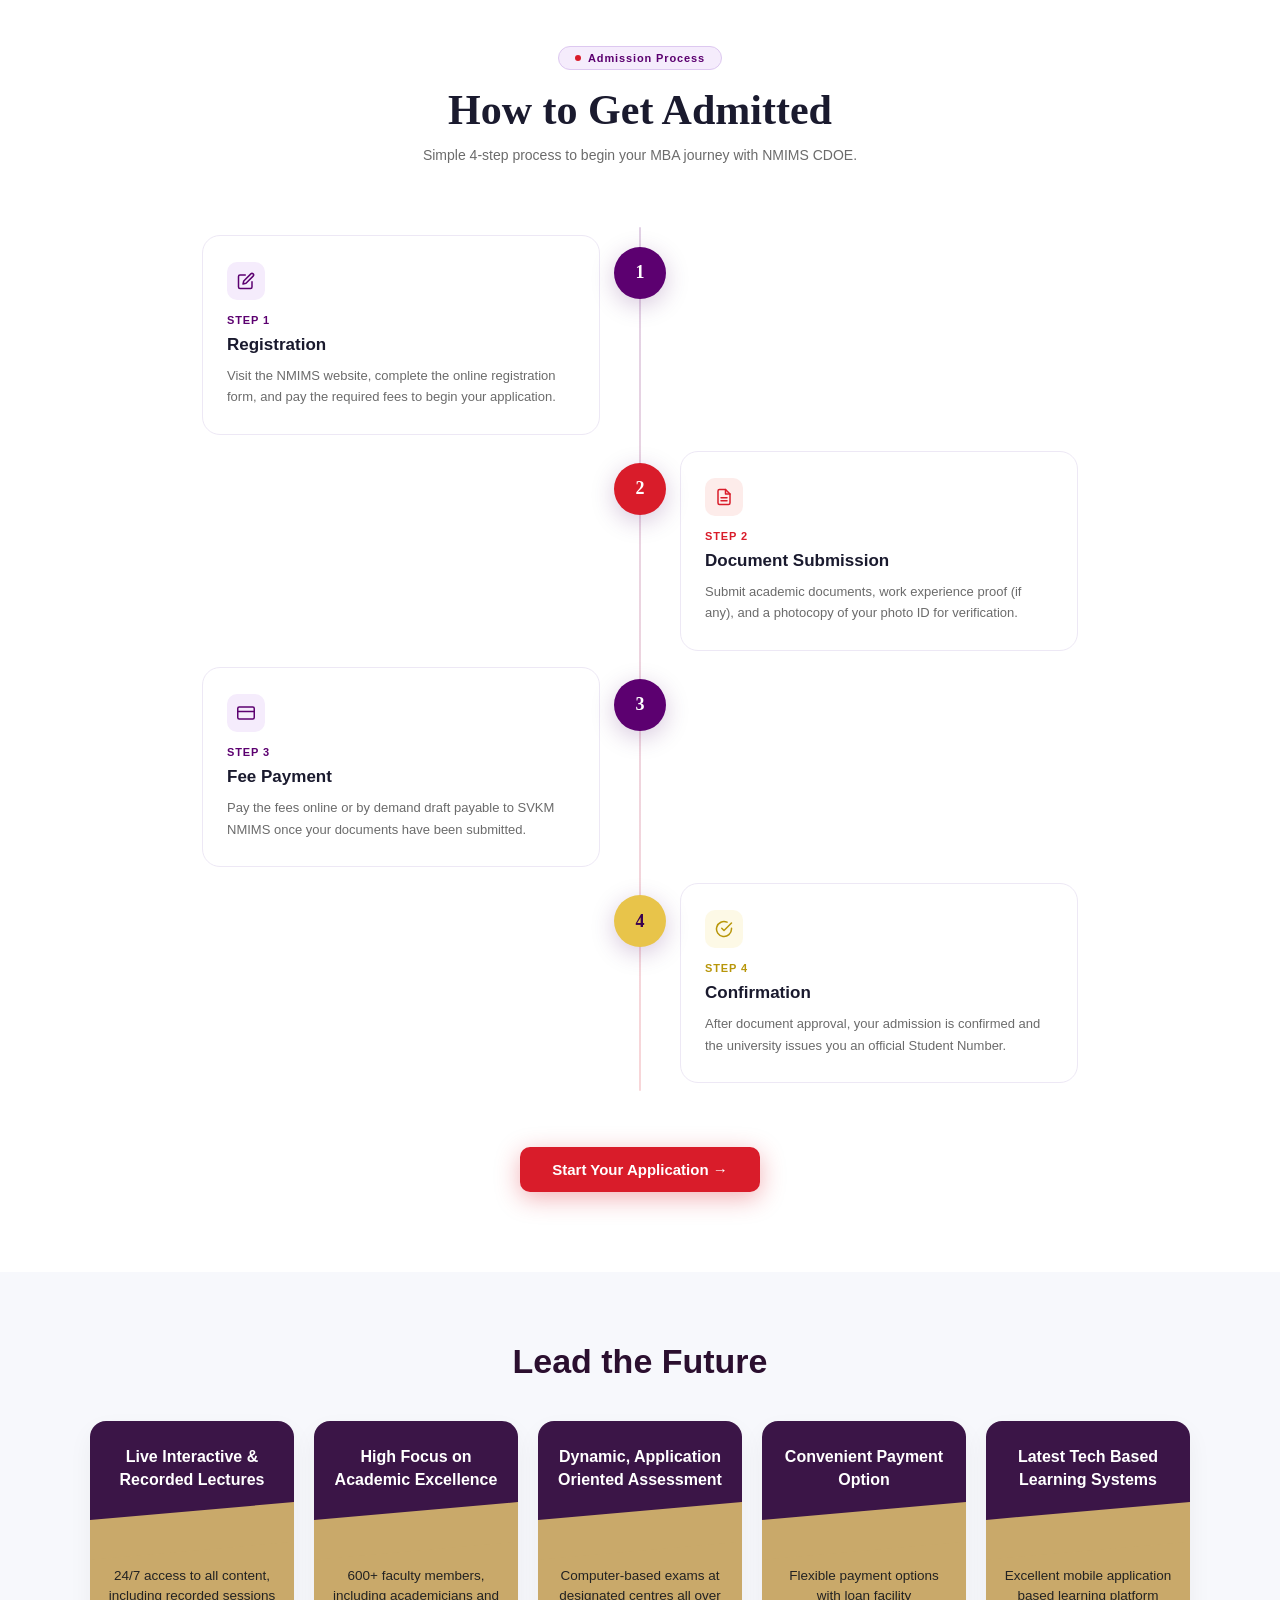
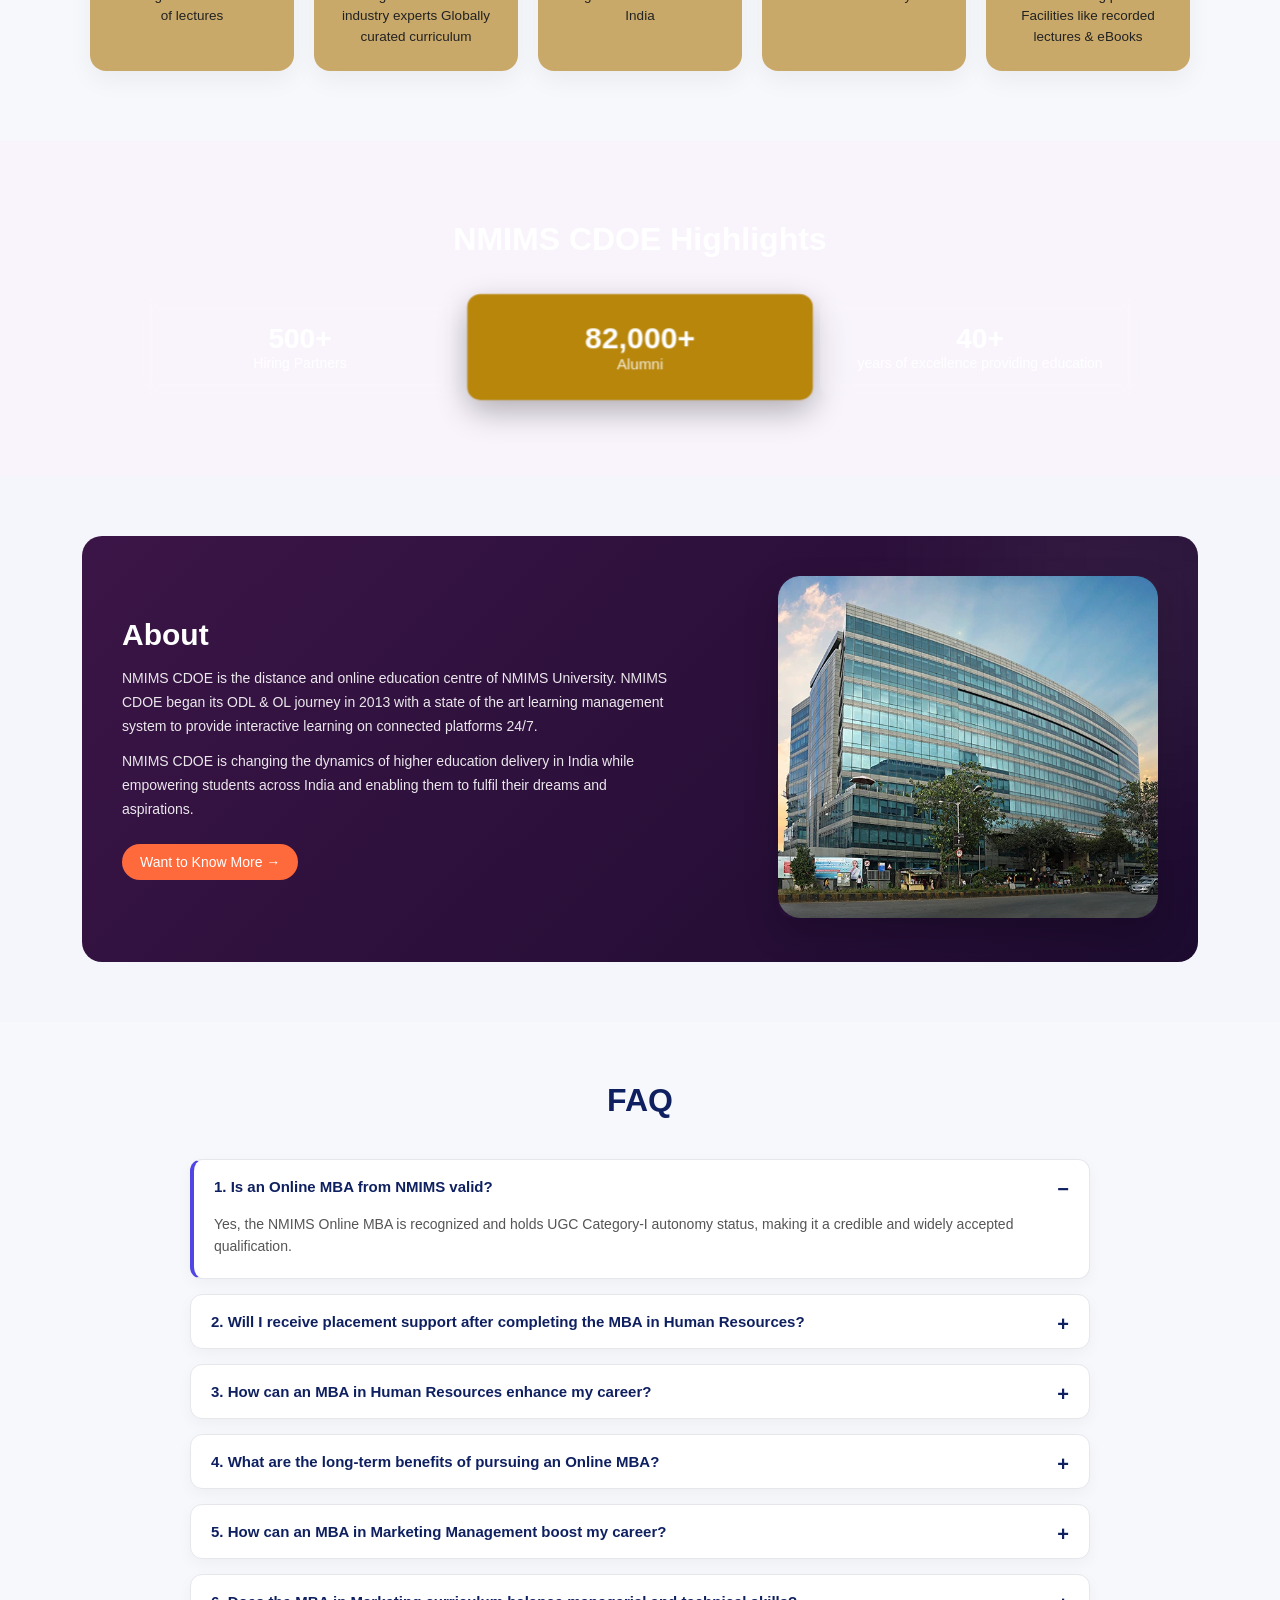
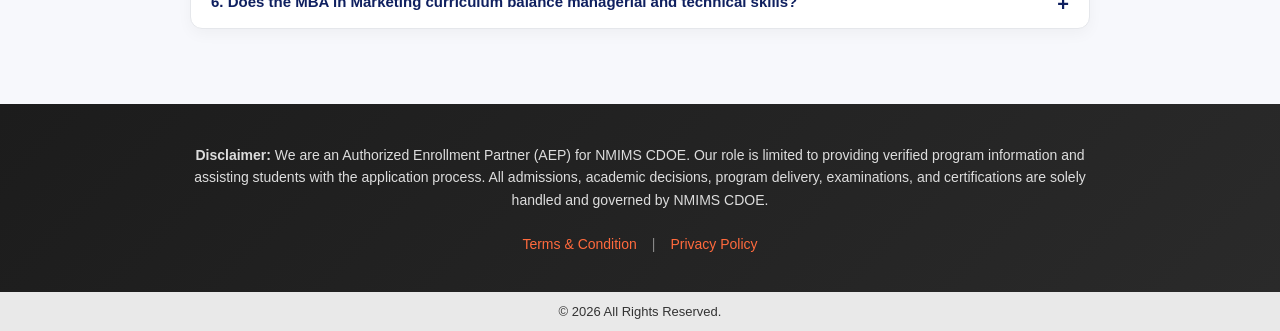
==== commit 582e7296: "Update index.html remove brand" ====
--- a/index.html
+++ b/index.html
@@ -641,7 +641,7 @@
     <!-- HEADER -->
 <!-- <header class="header">
   <div class="header-logo">
-    <img src="https://hikeeducation.com/nmims-online-mba/images/nmims_logo.png" alt="NMIMS Logo"/>
+    <img src="nmims_logo.png" alt="NMIMS Logo"/>
   </div>
 </header> -->
 
@@ -649,7 +649,7 @@
 <!-- Chat icon -->
 <!--<div class="chat-icon" onclick="toggleChatPopup()">-->
 <!--  <a href="javascript:void(0)">-->
-<!--    <img src="https://hikeeducation.com/wp-content/uploads/2025/02/Mask-group-14.png" alt="Chat">-->
+<!--    <img src="/wp-content/uploads/2025/02/Mask-group-14.png" alt="Chat">-->
 <!--    <span class="chat-notification" id="chatNotification">1</span>-->
 <!--  </a>-->
 <!--</div>-->
@@ -657,7 +657,7 @@
 <!-- Chat popup -->
 <!--<div class="chat-popup" id="chatPopup">-->
 <!--  <div class="chat-header">-->
-<!--    <img src="https://hikeeducation.com/nmims-online-mba/images/fav-icon" alt="Chat Icon" class="chat-icon-top">-->
+<!--    <img src="/nmims-online-mba/images/fav-icon" alt="Chat Icon" class="chat-icon-top">-->
 <!--    NMIMS Online-->
 <!--    <li>Online</li>-->
 <!--    <span class="close-btn" onclick="toggleChatPopup()">✖</span>-->
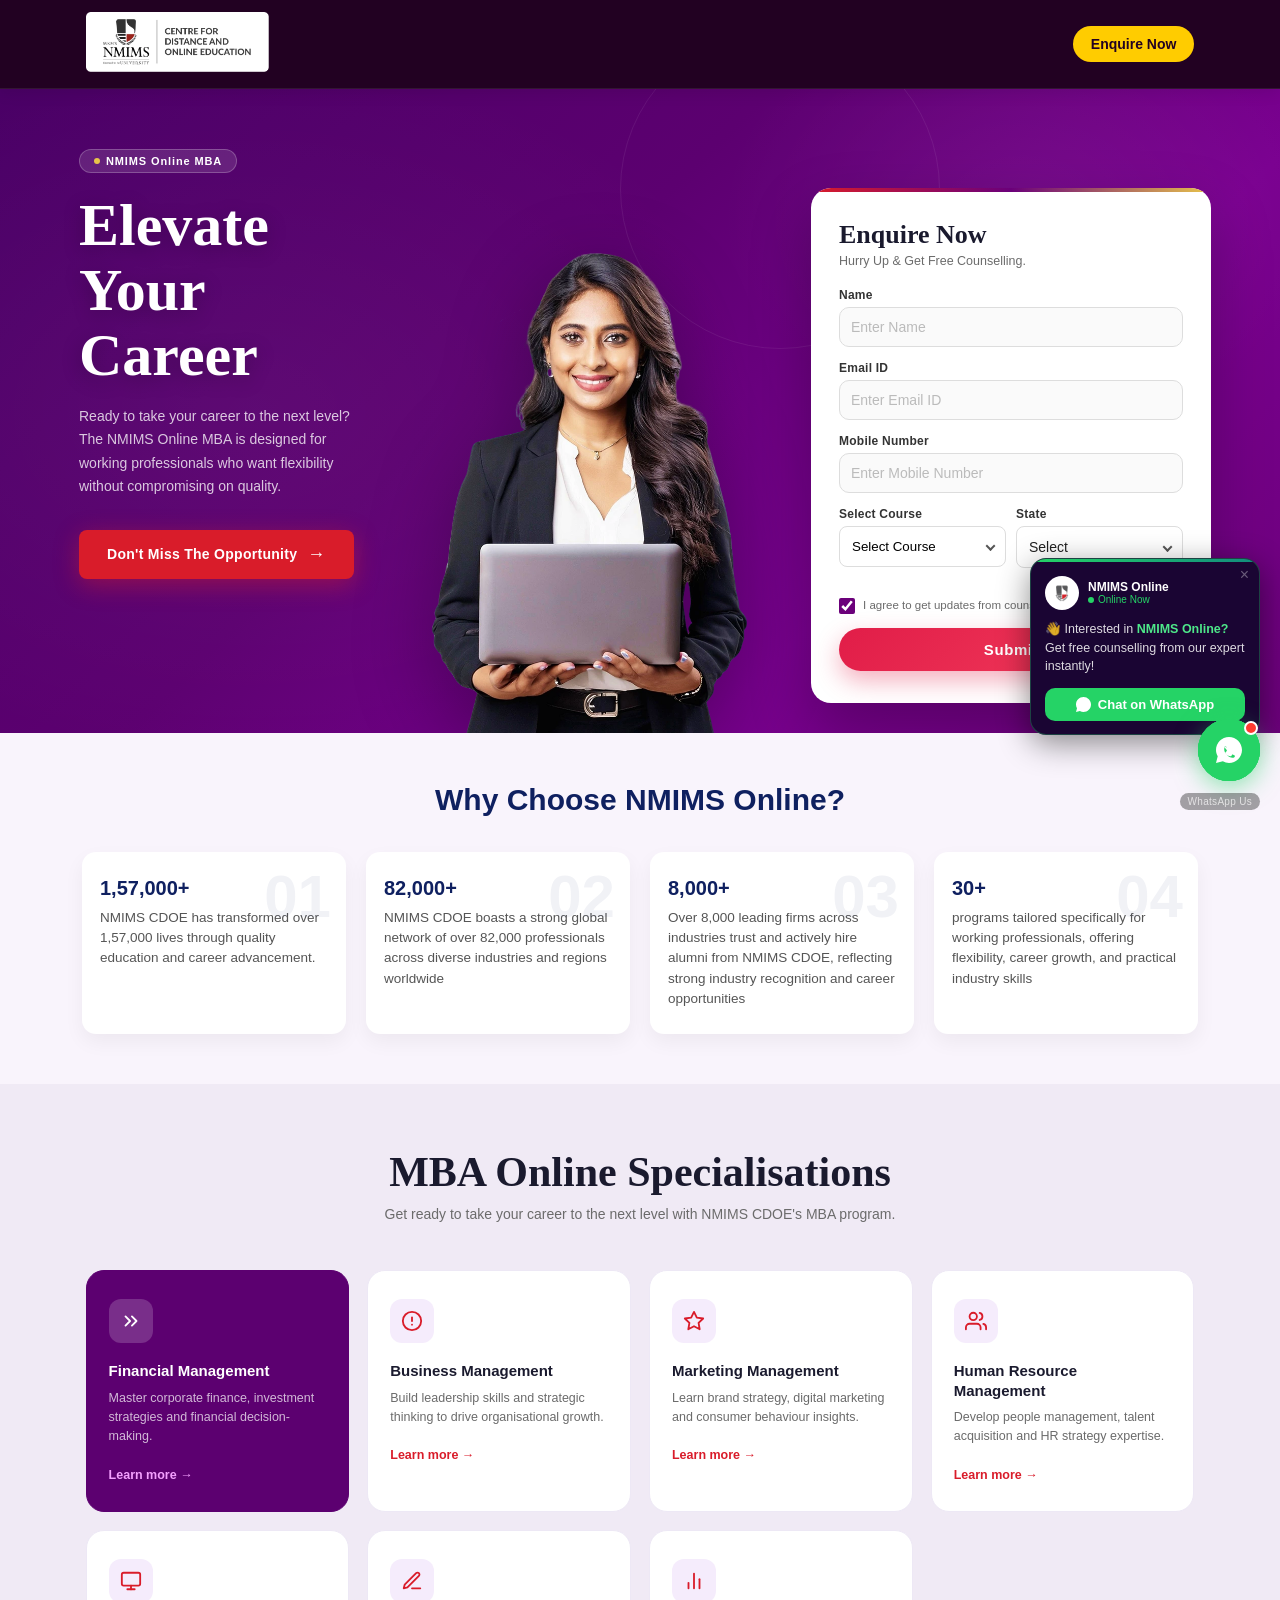
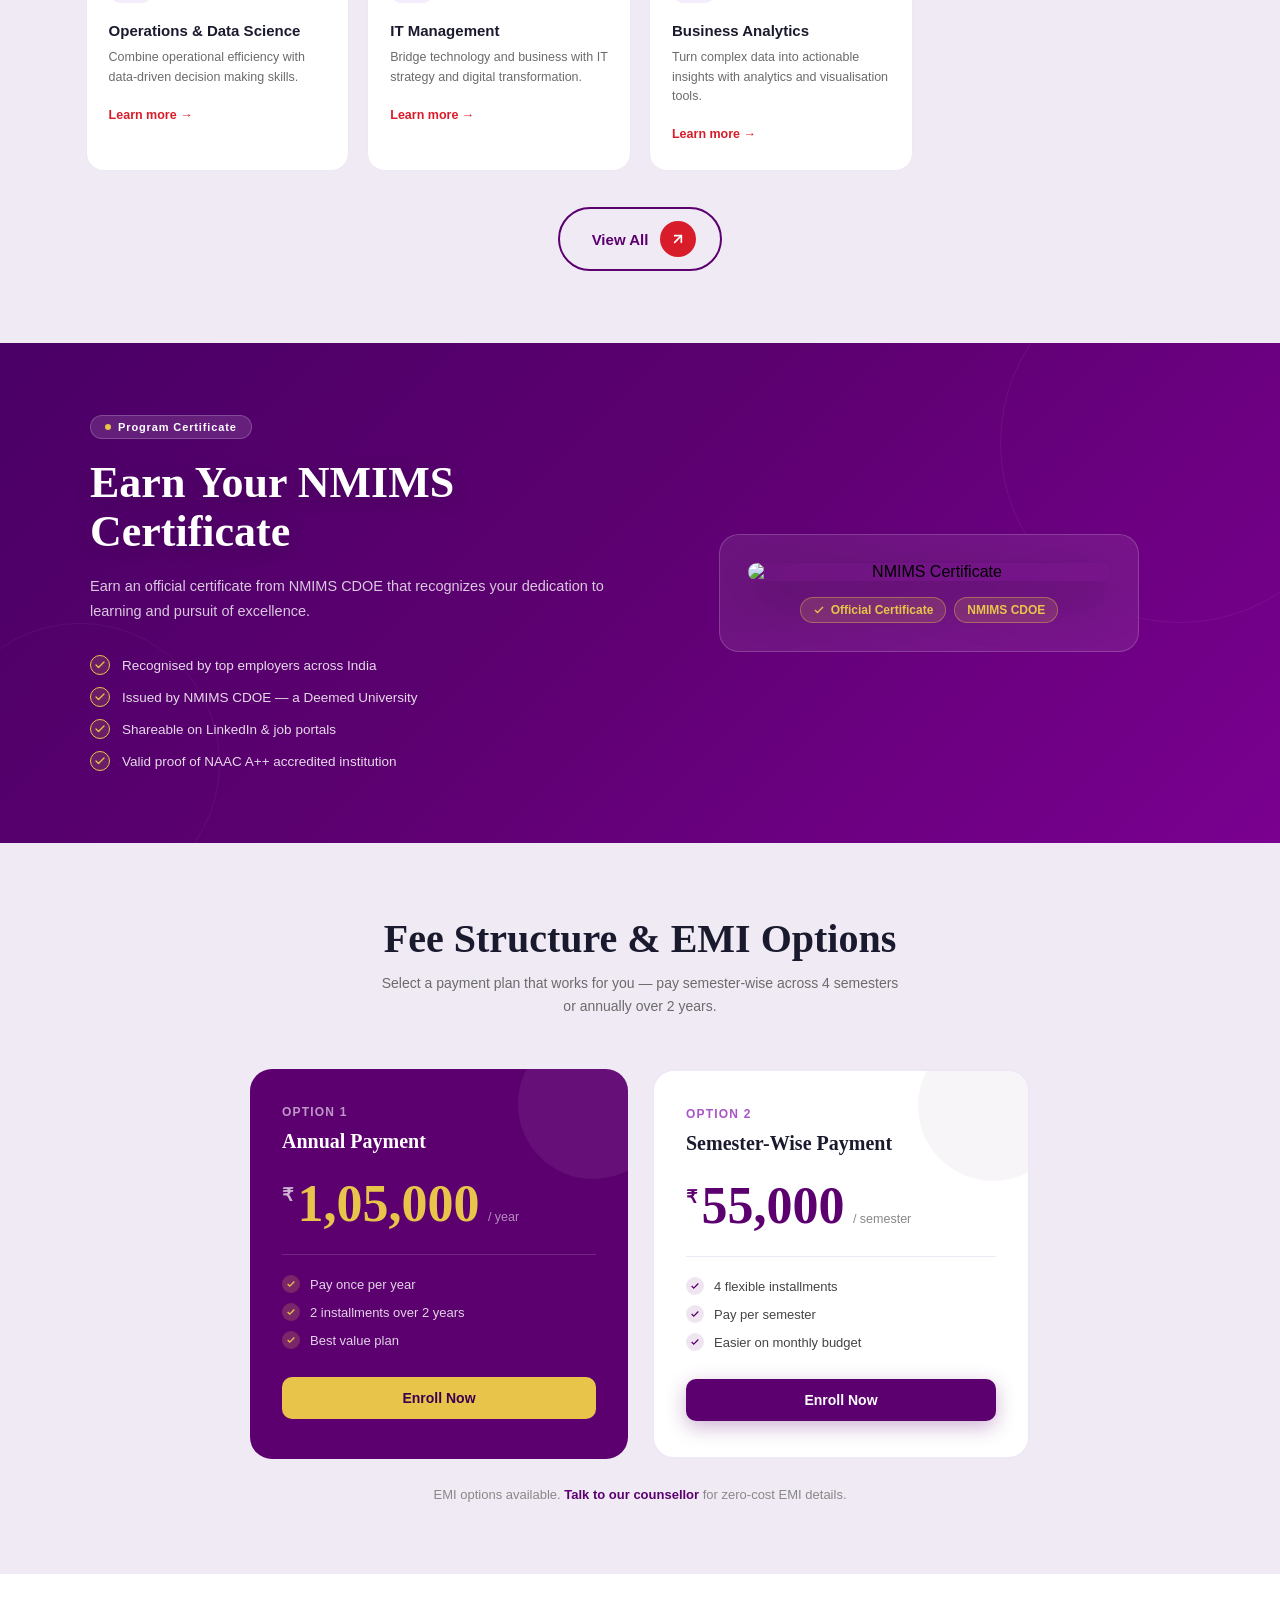
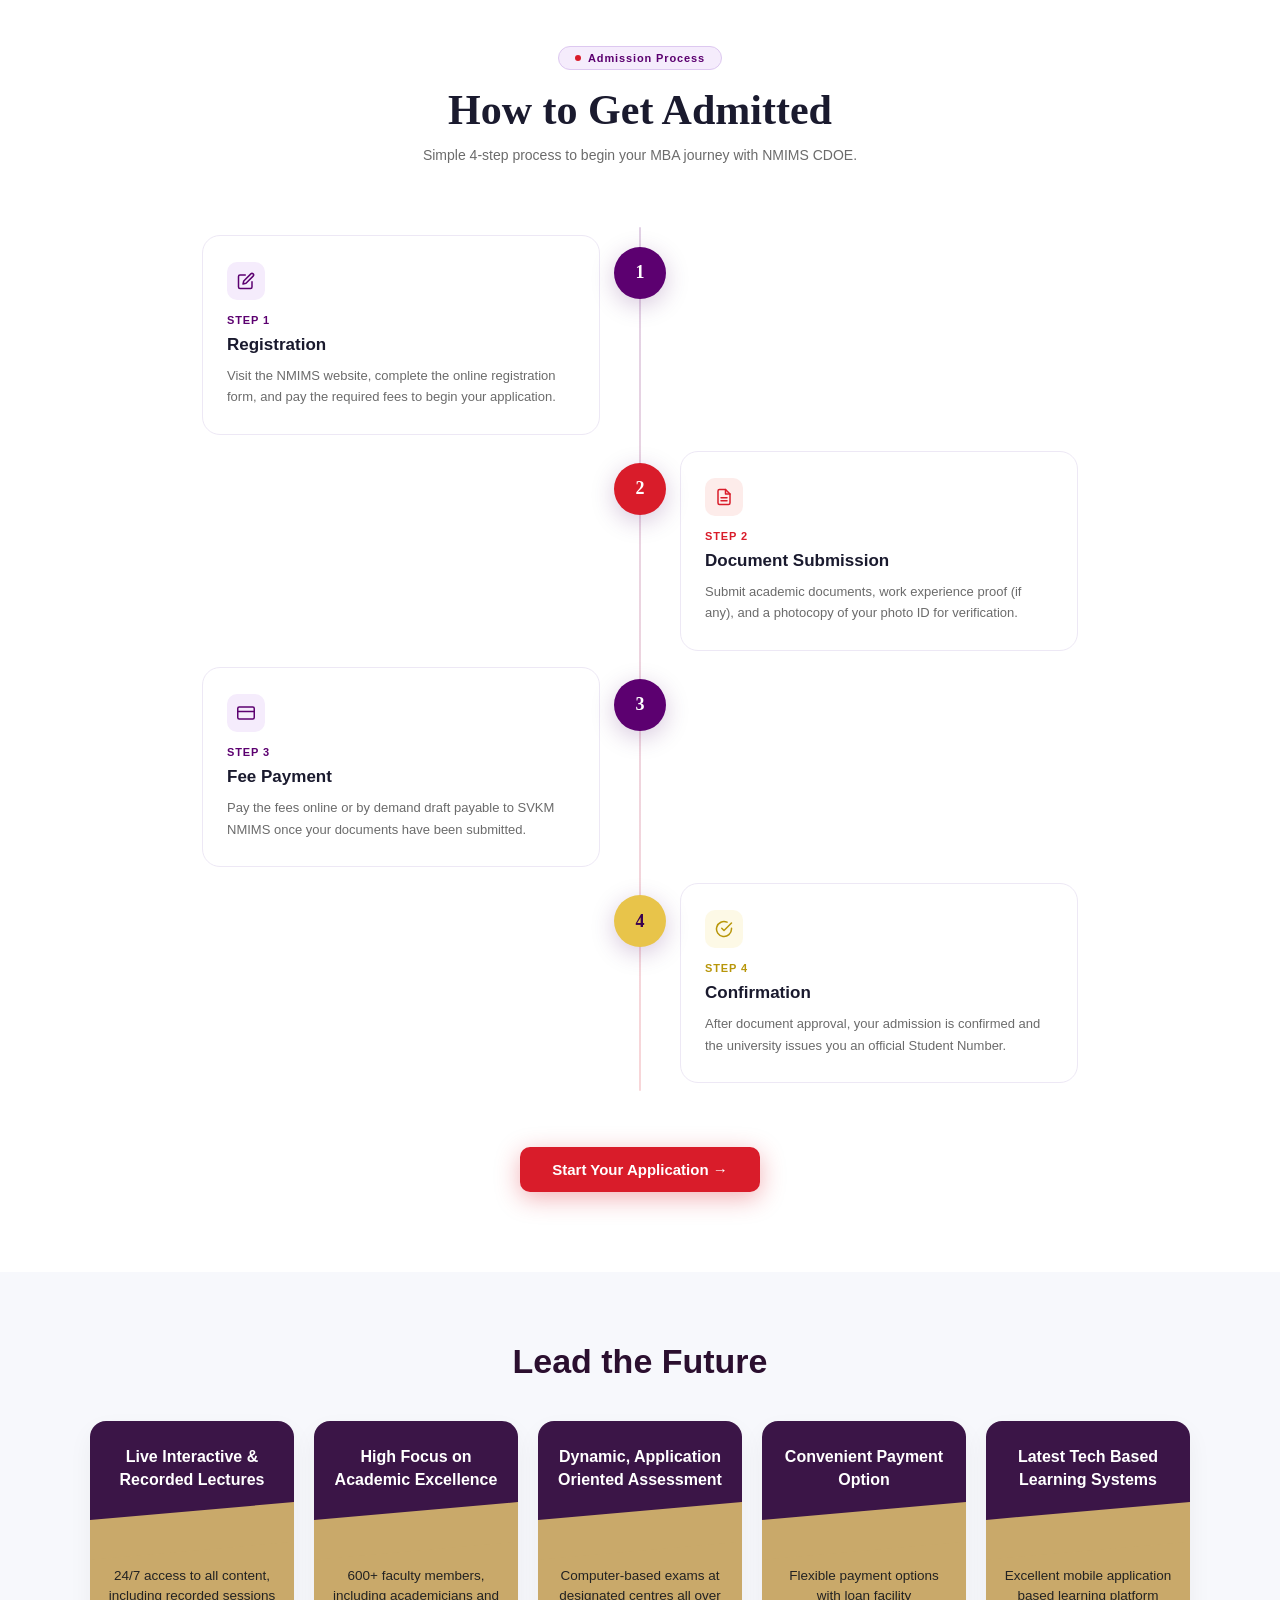
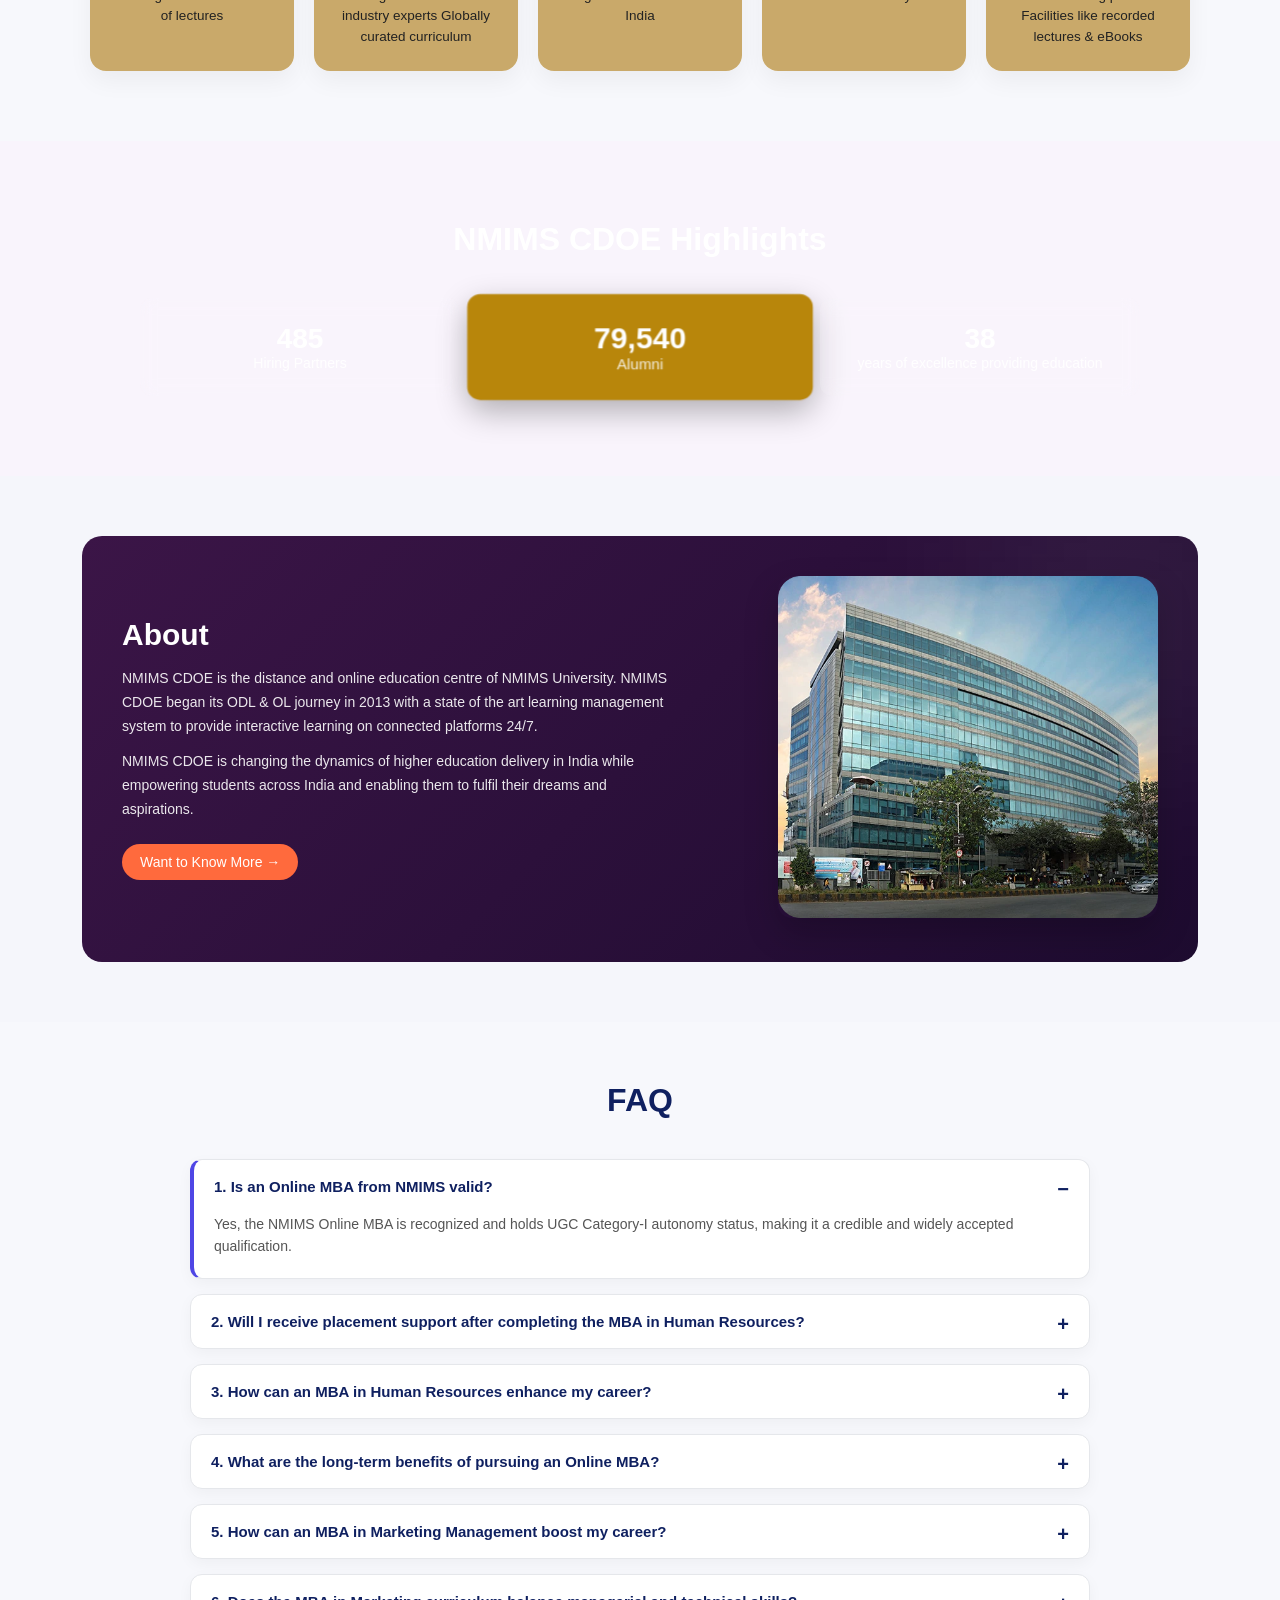
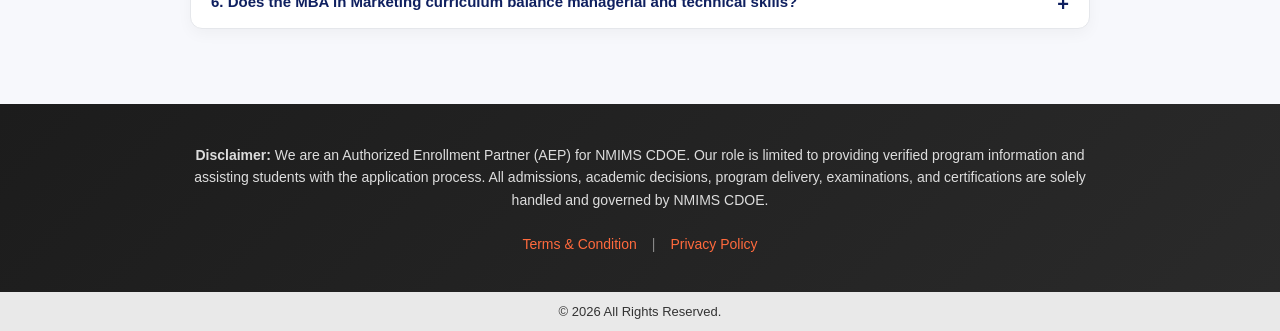
==== commit 4920d47a: "Update index.html m" ====
--- a/index.html
+++ b/index.html
@@ -6,13 +6,7 @@
     <title>NMIMS Online MBA</title>
     <link rel="shortcut icon" href="fav-icon.png" type="image/x-icon">
     <link rel="stylesheet" href="style.css">
-    <!-- Google Tag Manager -->
-<script>(function(w,d,s,l,i){w[l]=w[l]||[];w[l].push({'gtm.start':
-new Date().getTime(),event:'gtm.js'});var f=d.getElementsByTagName(s)[0],
-j=d.createElement(s),dl=l!='dataLayer'?'&l='+l:'';j.async=true;j.src=
-'https://www.googletagmanager.com/gtm.js?id='+i+dl;f.parentNode.insertBefore(j,f);
-})(window,document,'script','dataLayer','GTM-MFG3BLF3');</script>
-<!-- End Google Tag Manager -->
+ 
   <!--chatbot-->
   <style>
    
